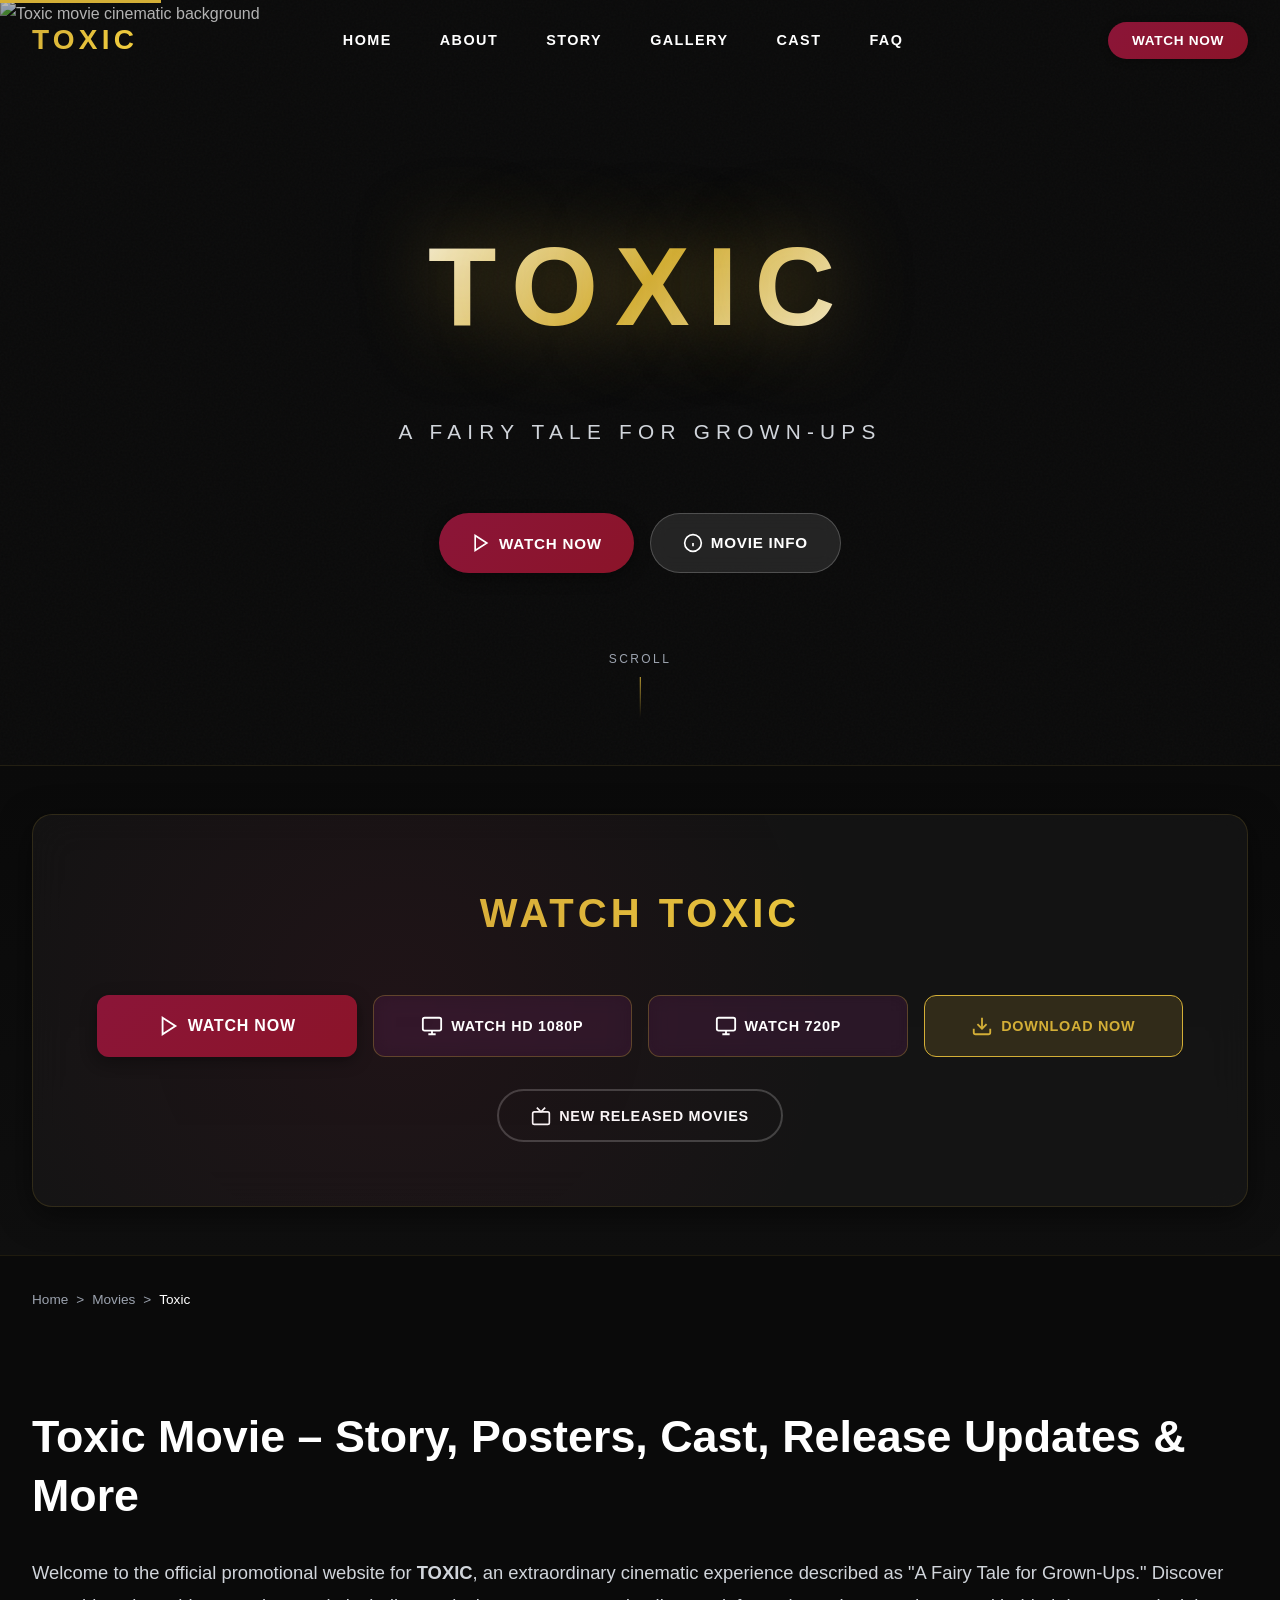
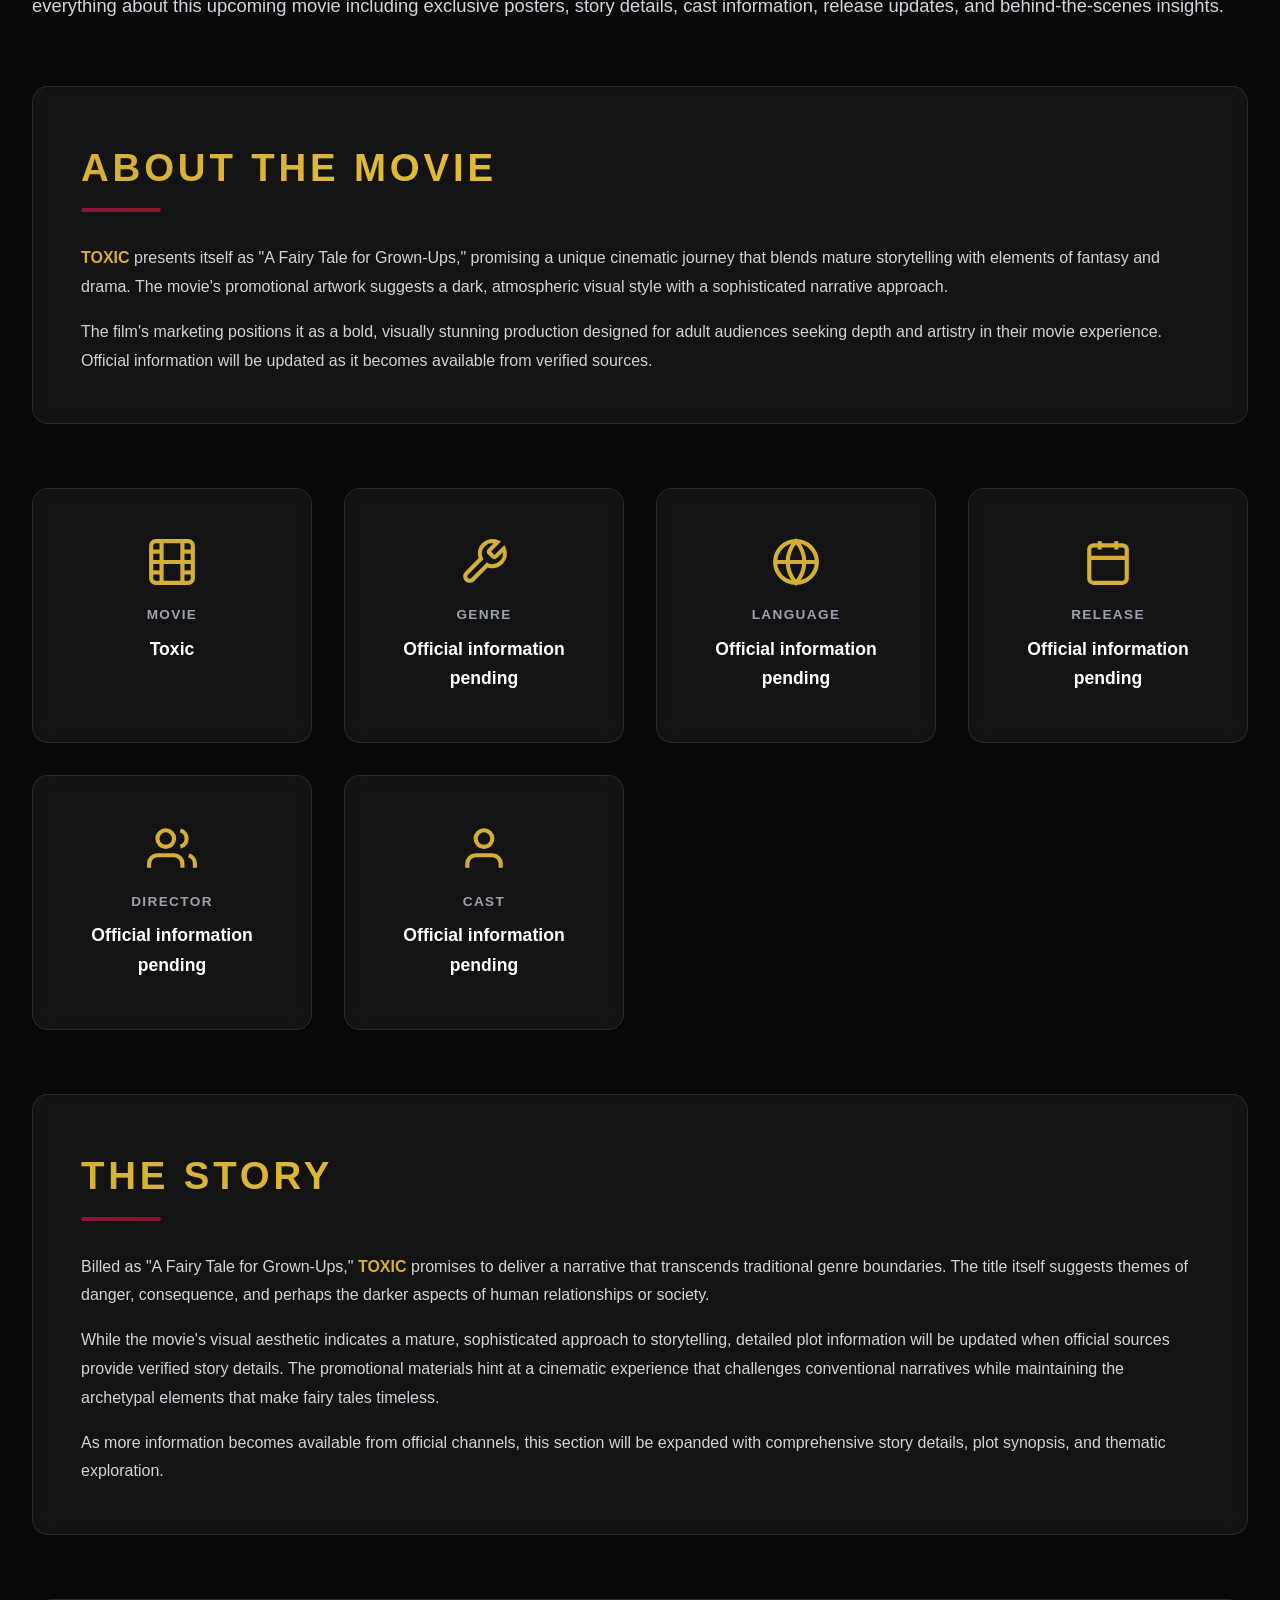
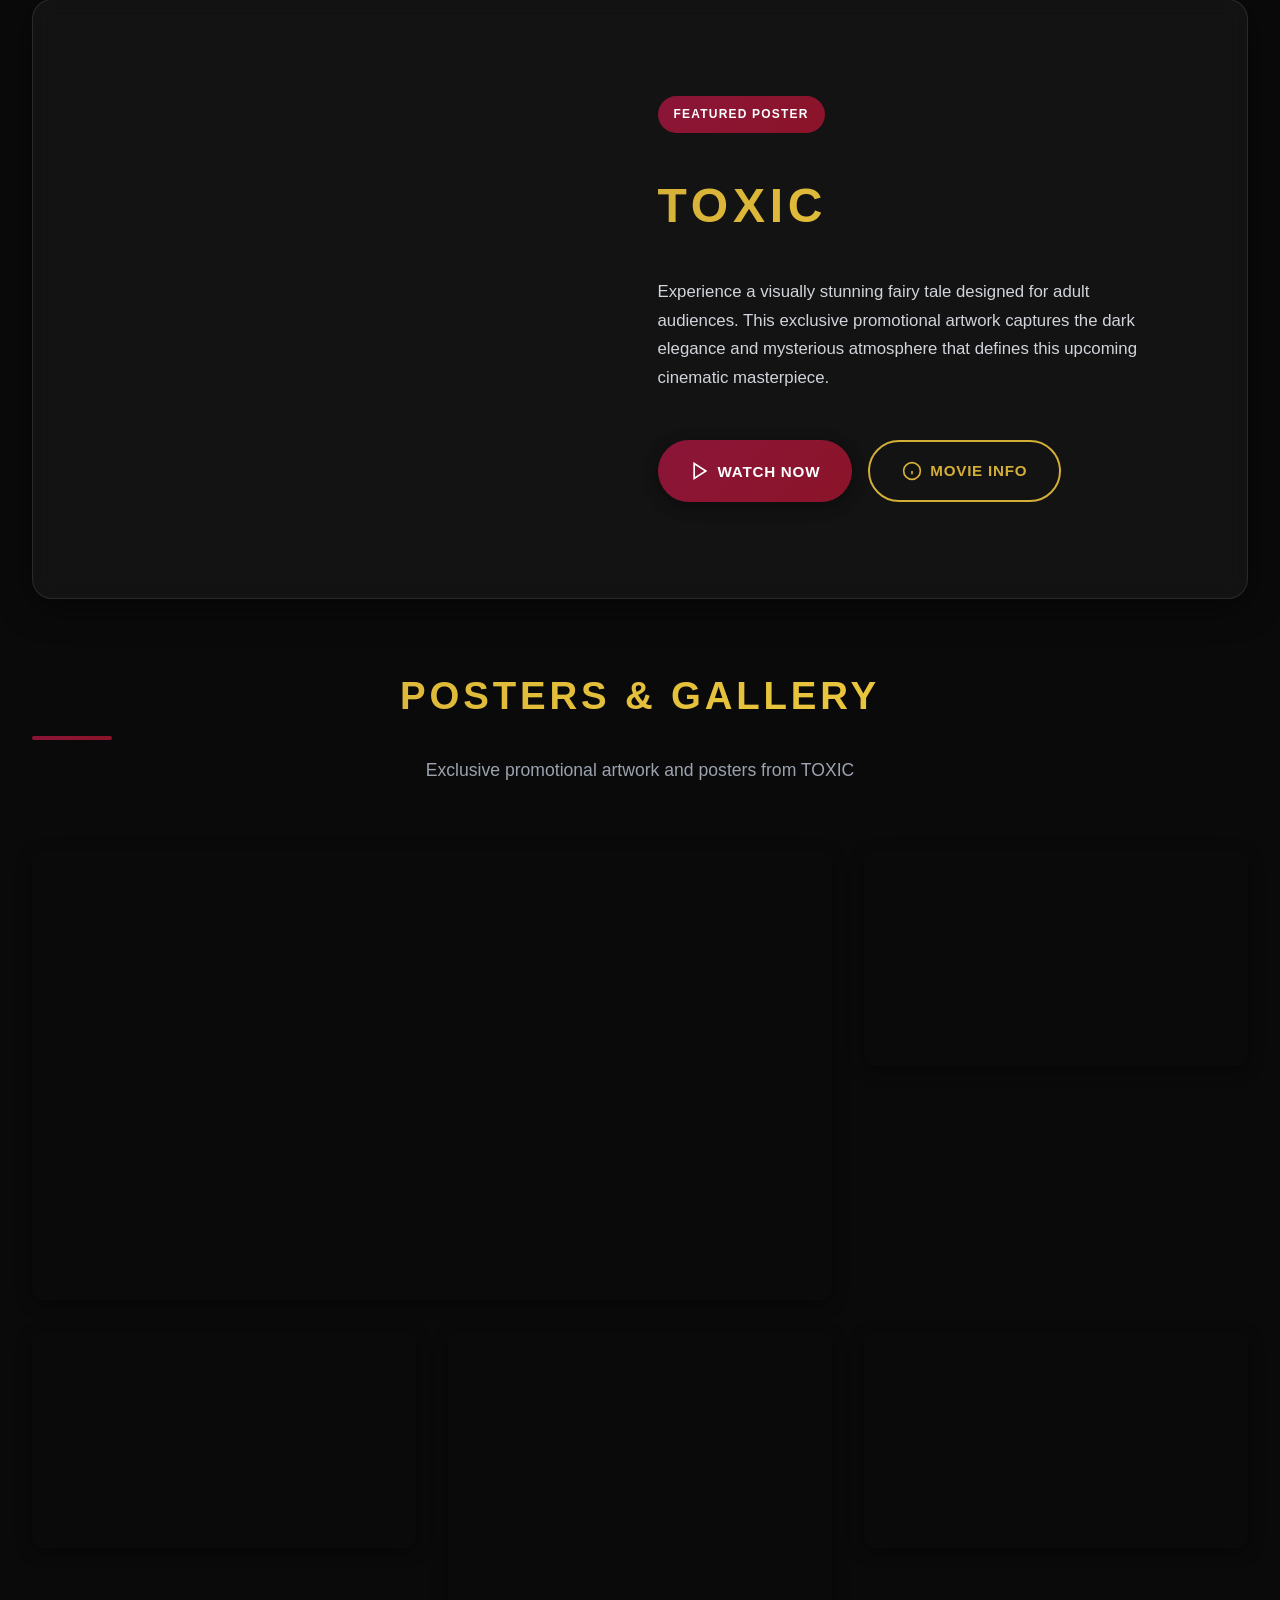
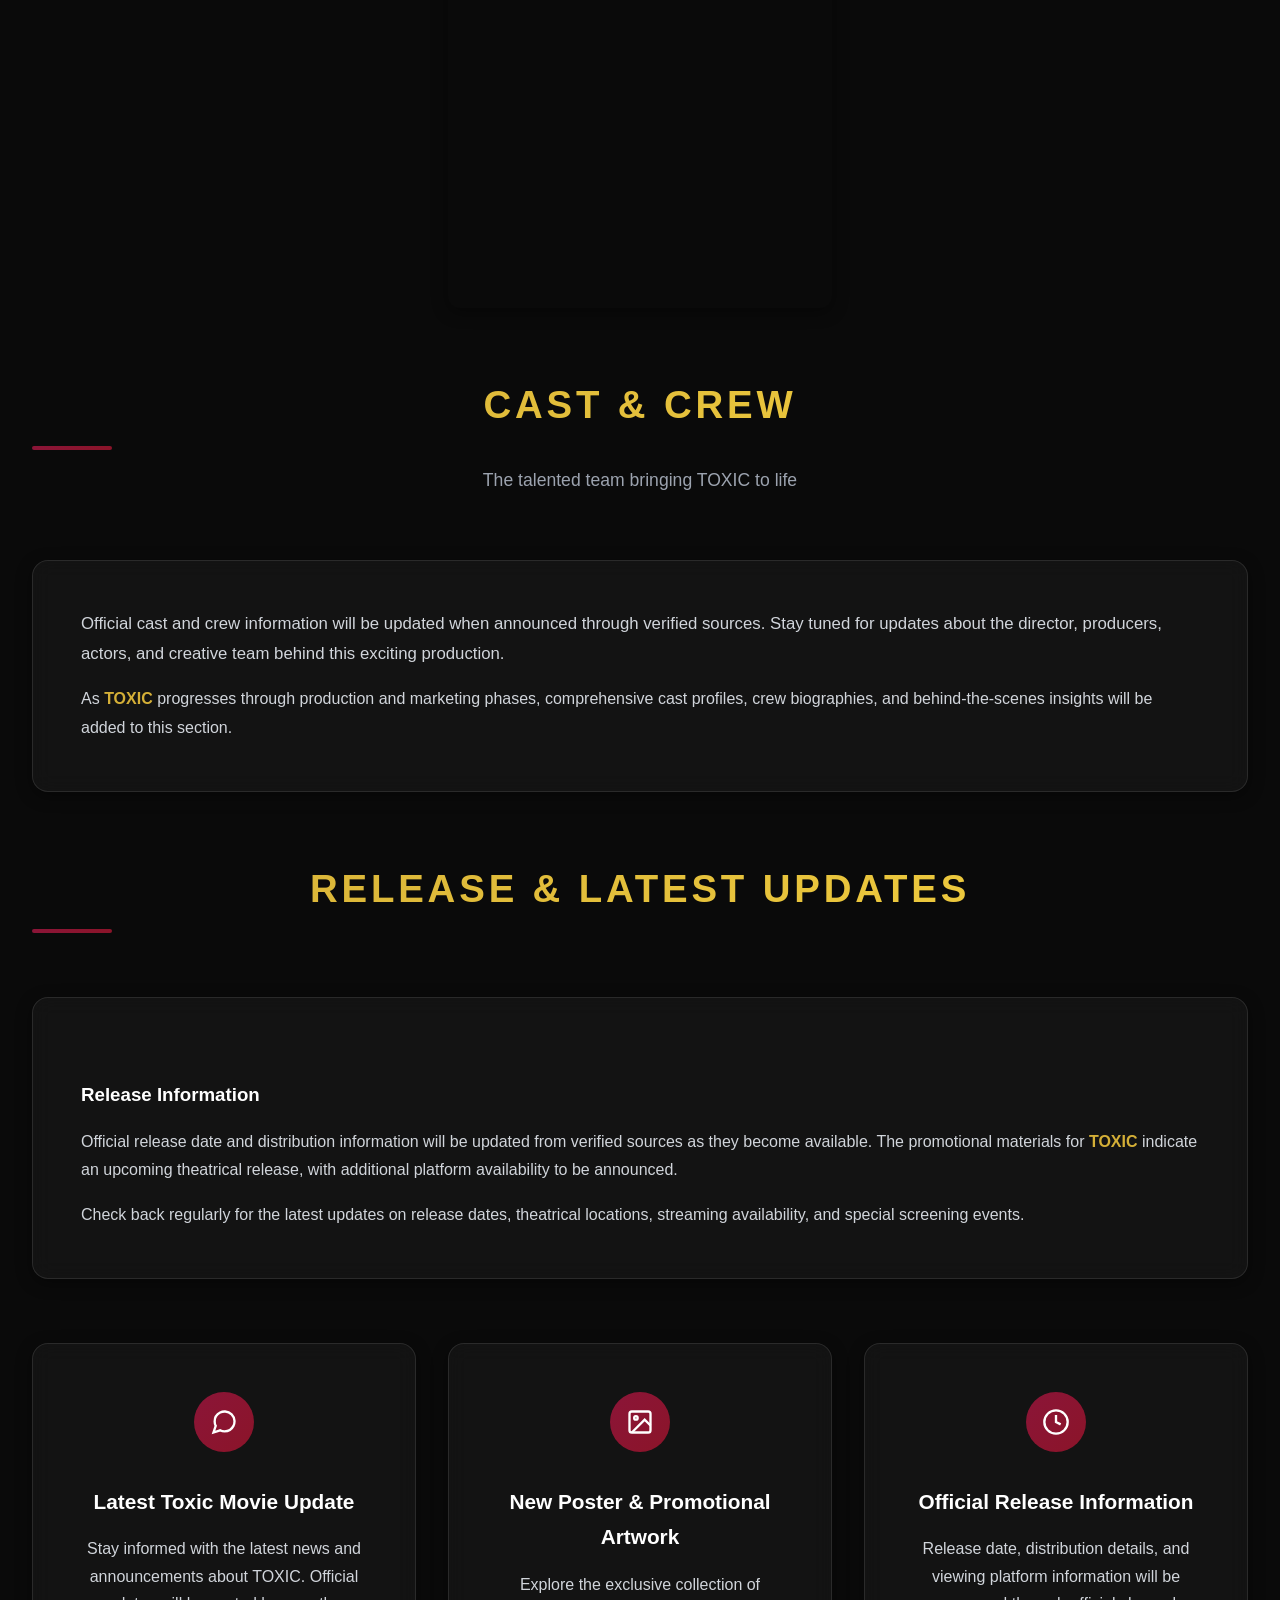
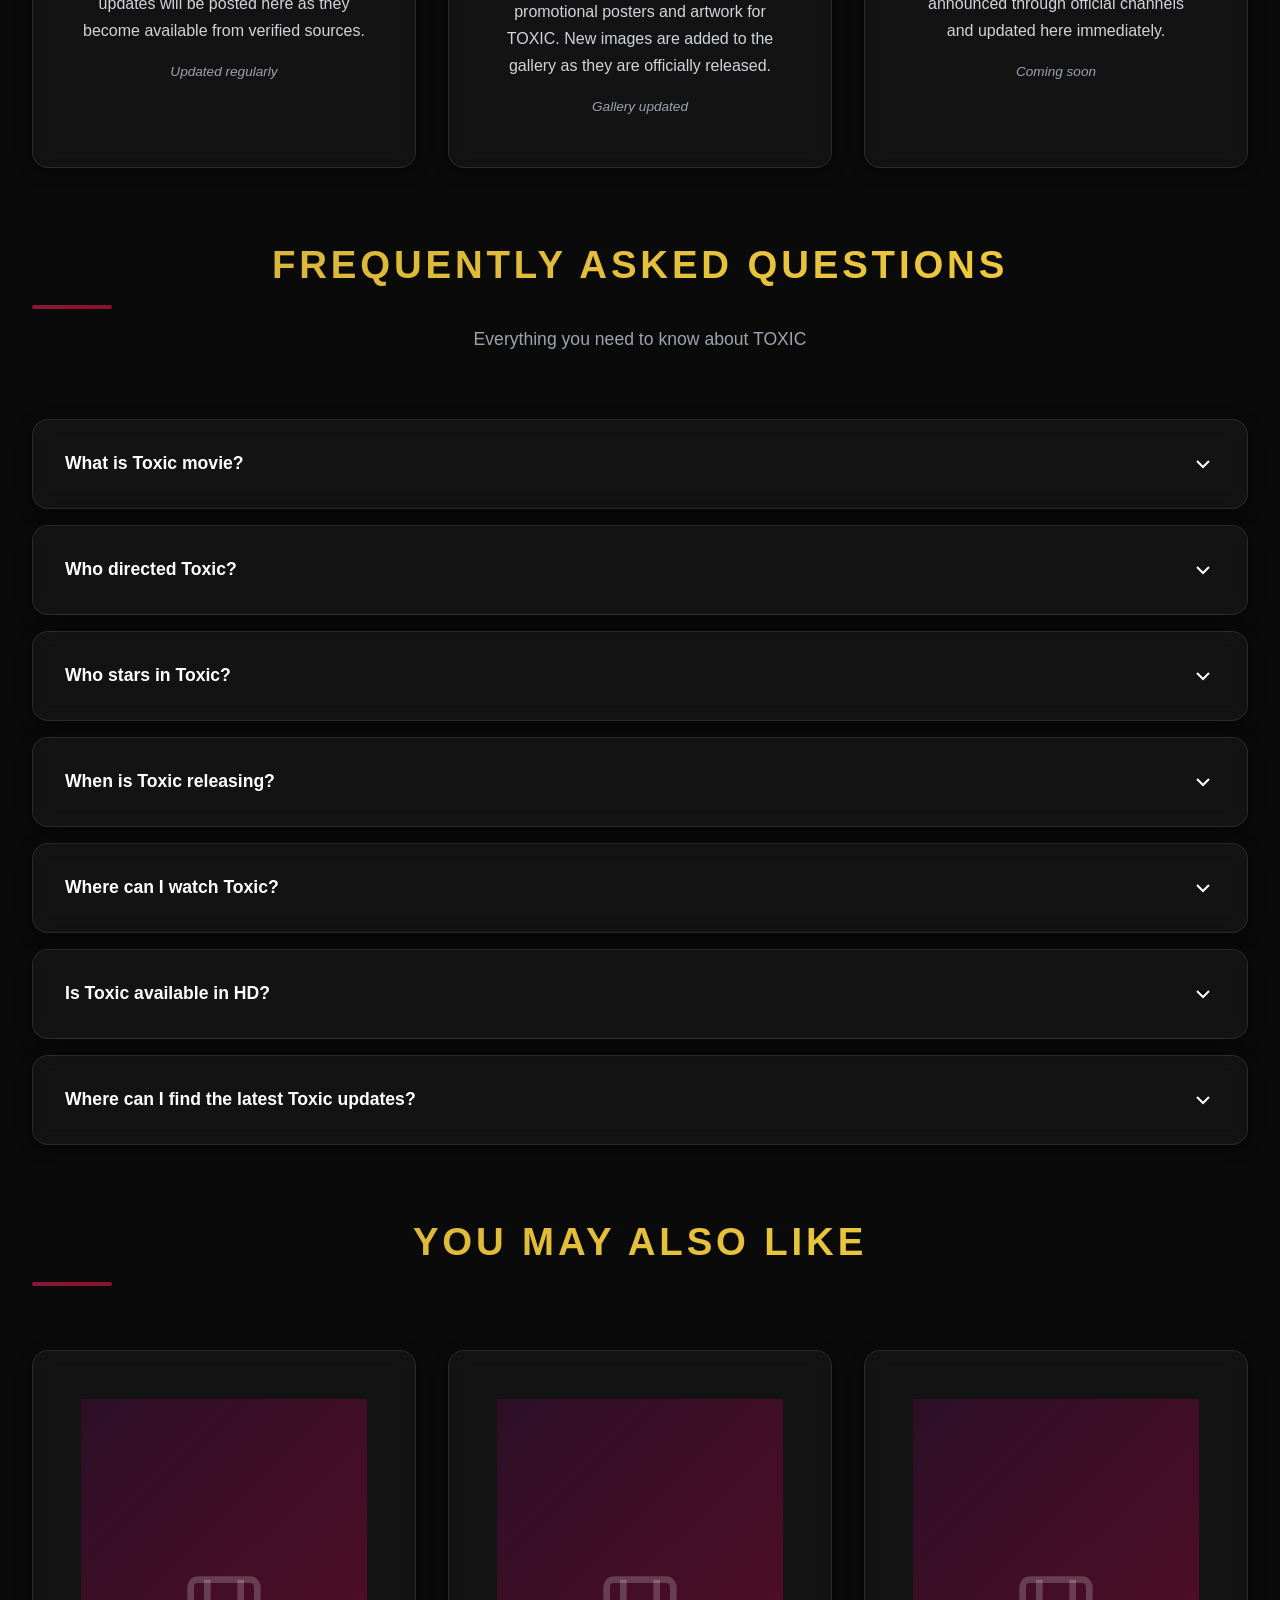
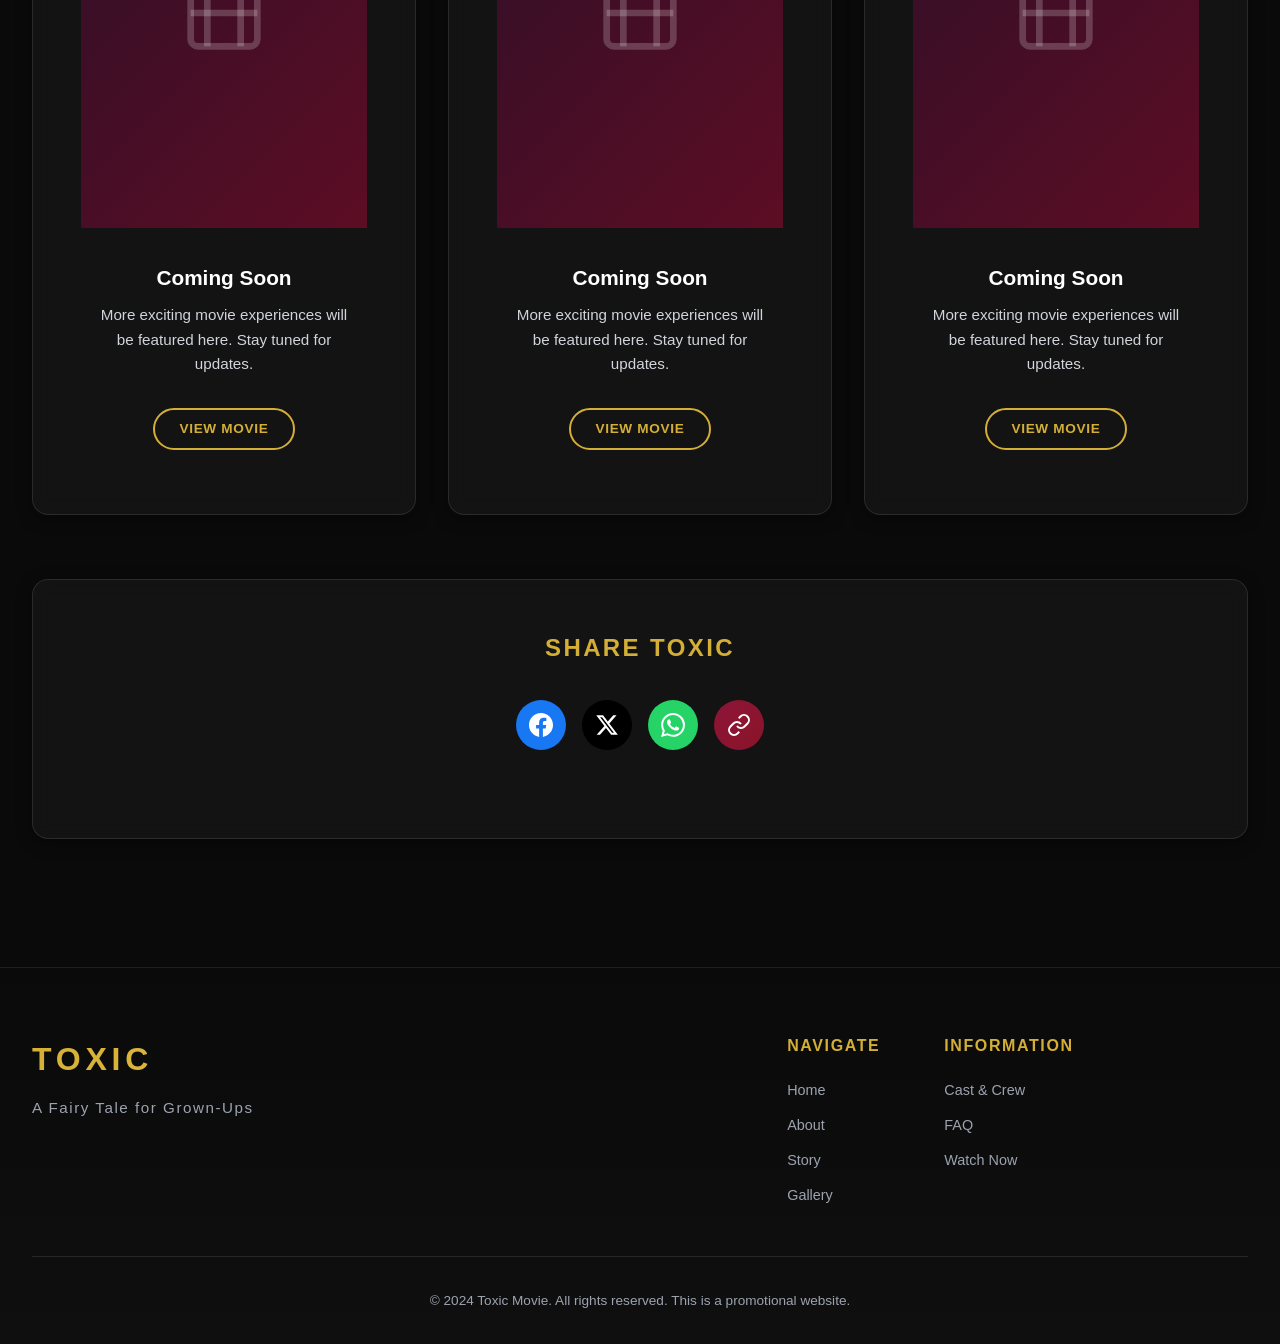
==== index.html @ 888953d7 "Add files via upload" ====
<!DOCTYPE html>
<html lang="en">
<head>
    <meta charset="UTF-8">
    <meta name="viewport" content="width=device-width, initial-scale=1.0">
    <meta name="robots" content="index, follow, max-image-preview:large">
    <meta name="description" content="Discover TOXIC - A Fairy Tale for Grown-Ups. Explore the complete movie story, cast information, exclusive posters, gallery, release updates, and more on the official promotional website.">
    
    <title>Toxic Movie – Story, Cast, Posters, Release Updates & More</title>
    
    <!-- Open Graph -->
    <meta property="og:title" content="Toxic Movie – Story, Cast, Posters, Release Updates & More">
    <meta property="og:description" content="Discover TOXIC - A Fairy Tale for Grown-Ups. Explore the complete movie story, cast information, exclusive posters, gallery, release updates, and more.">
    <meta property="og:image" content="https://USERNAME.github.io/REPOSITORY/assets/toxic-hero.jpg">
    <meta property="og:url" content="https://USERNAME.github.io/REPOSITORY/">
    <meta property="og:type" content="website">
    <meta property="og:site_name" content="Toxic Movie">
    
    <!-- Twitter Card -->
    <meta name="twitter:card" content="summary_large_image">
    <meta name="twitter:title" content="Toxic Movie – Story, Cast, Posters, Release Updates & More">
    <meta name="twitter:description" content="Discover TOXIC - A Fairy Tale for Grown-Ups. Explore the complete movie story, cast information, exclusive posters, gallery, release updates, and more.">
    <meta name="twitter:image" content="https://USERNAME.github.io/REPOSITORY/assets/toxic-hero.jpg">
    
    <!-- Canonical -->
    <link rel="canonical" href="https://USERNAME.github.io/REPOSITORY/">
    
    <!-- Favicon -->
    <link rel="icon" href="data:image/svg+xml,<svg xmlns='http://www.w3.org/2000/svg' viewBox='0 0 100 100'><text y='.9em' font-size='90'>🎬</text></svg>">
    
    <!-- Stylesheet -->
    <link rel="stylesheet" href="style.css">
    
    <!-- Preload Critical Resources -->
    <link rel="preload" as="image" href="https://image.tmdb.org/t/p/original/gldXlcAUrTneLYNxeus94VhNBHs.jpg">
    
    <!-- JSON-LD Structured Data -->
    <script type="application/ld+json">
    {
        "@context": "https://schema.org",
        "@graph": [
            {
                "@type": "WebSite",
                "name": "Toxic Movie",
                "url": "https://USERNAME.github.io/REPOSITORY/",
                "description": "Official promotional website for TOXIC - A Fairy Tale for Grown-Ups",
                "potentialAction": {
                    "@type": "SearchAction",
                    "target": "https://USERNAME.github.io/REPOSITORY/?s={search_term_string}",
                    "query-input": "required name=search_term_string"
                }
            },
            {
                "@type": "Article",
                "headline": "Toxic Movie – Story, Cast, Posters, Release Updates & More",
                "description": "Discover TOXIC - A Fairy Tale for Grown-Ups. Explore the complete movie story, cast information, exclusive posters, gallery, release updates, and more.",
                "image": "https://USERNAME.github.io/REPOSITORY/assets/toxic-hero.jpg",
                "author": {
                    "@type": "Organization",
                    "name": "Toxic Movie"
                },
                "publisher": {
                    "@type": "Organization",
                    "name": "Toxic Movie"
                },
                "mainEntityOfPage": {
                    "@type": "WebPage",
                    "@id": "https://USERNAME.github.io/REPOSITORY/"
                }
            },
            {
                "@type": "BreadcrumbList",
                "itemListElement": [
                    {
                        "@type": "ListItem",
                        "position": 1,
                        "name": "Home",
                        "item": "https://USERNAME.github.io/REPOSITORY/"
                    },
                    {
                        "@type": "ListItem",
                        "position": 2,
                        "name": "Movies",
                        "item": "https://USERNAME.github.io/REPOSITORY/#movies"
                    },
                    {
                        "@type": "ListItem",
                        "position": 3,
                        "name": "Toxic",
                        "item": "https://USERNAME.github.io/REPOSITORY/"
                    }
                ]
            }
        ]
    }
    </script>
</head>
<body>
    
    <!-- Scroll Progress Bar -->
    <div class="scroll-progress" id="scrollProgress"></div>
    
    <!-- Header Navigation -->
    <header class="header" id="header">
        <nav class="nav-container">
            <div class="logo">
                <a href="#home">TOXIC</a>
            </div>
            
            <button class="menu-toggle" id="menuToggle" aria-label="Toggle menu">
                <span></span>
                <span></span>
                <span></span>
            </button>
            
            <ul class="nav-menu" id="navMenu">
                <li><a href="#home" class="nav-link">HOME</a></li>
                <li><a href="#about" class="nav-link">ABOUT</a></li>
                <li><a href="#story" class="nav-link">STORY</a></li>
                <li><a href="#gallery" class="nav-link">GALLERY</a></li>
                <li><a href="#cast" class="nav-link">CAST</a></li>
                <li><a href="#faq" class="nav-link">FAQ</a></li>
            </ul>
            
            <div class="nav-cta">
                <a href="#watch" class="btn-nav-cta" data-link="watchNow">WATCH NOW</a>
            </div>
        </nav>
    </header>
    
    <!-- Hero Section -->
    <section class="hero" id="home">
        <div class="hero-background">
            <img src="https://image.tmdb.org/t/p/original/gldXlcAUrTneLYNxeus94VhNBHs.jpg" alt="Toxic movie cinematic background" class="hero-image">
            <div class="hero-overlay"></div>
            <div class="hero-grain"></div>
        </div>
        
        <div class="hero-content">
            <div class="hero-text">
                <h1 class="hero-title">
                    <span class="title-main">TOXIC</span>
                </h1>
                <p class="hero-tagline">A FAIRY TALE FOR GROWN-UPS</p>
                
                <div class="hero-buttons">
                    <button class="btn btn-primary" data-link="watchNow">
                        <svg class="btn-icon" viewBox="0 0 24 24" fill="none" stroke="currentColor" stroke-width="2">
                            <polygon points="5 3 19 12 5 21 5 3"></polygon>
                        </svg>
                        WATCH NOW
                    </button>
                    <a href="#about" class="btn btn-secondary">
                        <svg class="btn-icon" viewBox="0 0 24 24" fill="none" stroke="currentColor" stroke-width="2">
                            <circle cx="12" cy="12" r="10"></circle>
                            <line x1="12" y1="16" x2="12" y2="12"></line>
                            <line x1="12" y1="8" x2="12.01" y2="8"></line>
                        </svg>
                        MOVIE INFO
                    </a>
                </div>
            </div>
        </div>
        
        <div class="hero-scroll">
            <span>SCROLL</span>
            <div class="scroll-line"></div>
        </div>
    </section>
    
    <!-- Action Button Section -->
    <section class="action-section" id="watch">
        <div class="container">
            <div class="action-panel">
                <h2 class="action-title">WATCH TOXIC</h2>
                
                <div class="action-buttons">
                    <button class="btn-action btn-action-primary" data-link="watchNow">
                        <svg class="btn-icon" viewBox="0 0 24 24" fill="none" stroke="currentColor" stroke-width="2">
                            <polygon points="5 3 19 12 5 21 5 3"></polygon>
                        </svg>
                        <span>WATCH NOW</span>
                    </button>
                    
                    <button class="btn-action btn-action-quality" data-link="watch1080">
                        <svg class="btn-icon" viewBox="0 0 24 24" fill="none" stroke="currentColor" stroke-width="2">
                            <rect x="2" y="3" width="20" height="14" rx="2" ry="2"></rect>
                            <line x1="8" y1="21" x2="16" y2="21"></line>
                            <line x1="12" y1="17" x2="12" y2="21"></line>
                        </svg>
                        <span>WATCH HD 1080P</span>
                    </button>
                    
                    <button class="btn-action btn-action-quality" data-link="watch720">
                        <svg class="btn-icon" viewBox="0 0 24 24" fill="none" stroke="currentColor" stroke-width="2">
                            <rect x="2" y="3" width="20" height="14" rx="2" ry="2"></rect>
                            <line x1="8" y1="21" x2="16" y2="21"></line>
                            <line x1="12" y1="17" x2="12" y2="21"></line>
                        </svg>
                        <span>WATCH 720P</span>
                    </button>
                    
                    <button class="btn-action btn-action-download" data-link="download">
                        <svg class="btn-icon" viewBox="0 0 24 24" fill="none" stroke="currentColor" stroke-width="2">
                            <path d="M21 15v4a2 2 0 0 1-2 2H5a2 2 0 0 1-2-2v-4"></path>
                            <polyline points="7 10 12 15 17 10"></polyline>
                            <line x1="12" y1="15" x2="12" y2="3"></line>
                        </svg>
                        <span>DOWNLOAD NOW</span>
                    </button>
                </div>
                
                <div class="action-secondary">
                    <button class="btn-action-link" data-link="newReleases">
                        <svg class="btn-icon" viewBox="0 0 24 24" fill="none" stroke="currentColor" stroke-width="2">
                            <rect x="2" y="7" width="20" height="15" rx="2" ry="2"></rect>
                            <polyline points="17 2 12 7 7 2"></polyline>
                        </svg>
                        <span>NEW RELEASED MOVIES</span>
                    </button>
                </div>
            </div>
        </div>
    </section>
    
    <!-- Breadcrumb -->
    <div class="container">
        <nav class="breadcrumb" aria-label="Breadcrumb">
            <a href="#home">Home</a>
            <span class="breadcrumb-separator">></span>
            <a href="#movies">Movies</a>
            <span class="breadcrumb-separator">></span>
            <span class="breadcrumb-current">Toxic</span>
        </nav>
    </div>
    
    <!-- Main Content -->
    <main class="main-content">
        <div class="container">
            
            <!-- Article Introduction -->
            <article class="article-intro reveal">
                <h1 class="article-title">Toxic Movie – Story, Posters, Cast, Release Updates & More</h1>
                <p class="article-lead">Welcome to the official promotional website for <strong>TOXIC</strong>, an extraordinary cinematic experience described as "A Fairy Tale for Grown-Ups." Discover everything about this upcoming movie including exclusive posters, story details, cast information, release updates, and behind-the-scenes insights.</p>
            </article>
            
            <!-- About Section -->
            <section class="about-section reveal" id="about">
                <div class="glass-card">
                    <div class="card-header">
                        <h2 class="section-title">ABOUT THE MOVIE</h2>
                        <div class="title-decoration"></div>
                    </div>
                    
                    <div class="card-content">
                        <p><strong>TOXIC</strong> presents itself as "A Fairy Tale for Grown-Ups," promising a unique cinematic journey that blends mature storytelling with elements of fantasy and drama. The movie's promotional artwork suggests a dark, atmospheric visual style with a sophisticated narrative approach.</p>
                        
                        <p>The film's marketing positions it as a bold, visually stunning production designed for adult audiences seeking depth and artistry in their movie experience. Official information will be updated as it becomes available from verified sources.</p>
                    </div>
                </div>
            </section>
            
            <!-- Movie Information Grid -->
            <section class="movie-info-grid reveal">
                <div class="info-card glass-card">
                    <div class="info-icon">
                        <svg viewBox="0 0 24 24" fill="none" stroke="currentColor" stroke-width="2">
                            <rect x="2" y="2" width="20" height="20" rx="2.18" ry="2.18"></rect>
                            <line x1="7" y1="2" x2="7" y2="22"></line>
                            <line x1="17" y1="2" x2="17" y2="22"></line>
                            <line x1="2" y1="12" x2="22" y2="12"></line>
                            <line x1="2" y1="7" x2="7" y2="7"></line>
                            <line x1="2" y1="17" x2="7" y2="17"></line>
                            <line x1="17" y1="17" x2="22" y2="17"></line>
                            <line x1="17" y1="7" x2="22" y2="7"></line>
                        </svg>
                    </div>
                    <h3 class="info-label">Movie</h3>
                    <p class="info-value">Toxic</p>
                </div>
                
                <div class="info-card glass-card">
                    <div class="info-icon">
                        <svg viewBox="0 0 24 24" fill="none" stroke="currentColor" stroke-width="2">
                            <path d="M14.7 6.3a1 1 0 0 0 0 1.4l1.6 1.6a1 1 0 0 0 1.4 0l3.77-3.77a6 6 0 0 1-7.94 7.94l-6.91 6.91a2.12 2.12 0 0 1-3-3l6.91-6.91a6 6 0 0 1 7.94-7.94l-3.76 3.76z"></path>
                        </svg>
                    </div>
                    <h3 class="info-label">Genre</h3>
                    <p class="info-value">Official information pending</p>
                </div>
                
                <div class="info-card glass-card">
                    <div class="info-icon">
                        <svg viewBox="0 0 24 24" fill="none" stroke="currentColor" stroke-width="2">
                            <circle cx="12" cy="12" r="10"></circle>
                            <line x1="2" y1="12" x2="22" y2="12"></line>
                            <path d="M12 2a15.3 15.3 0 0 1 4 10 15.3 15.3 0 0 1-4 10 15.3 15.3 0 0 1-4-10 15.3 15.3 0 0 1 4-10z"></path>
                        </svg>
                    </div>
                    <h3 class="info-label">Language</h3>
                    <p class="info-value">Official information pending</p>
                </div>
                
                <div class="info-card glass-card">
                    <div class="info-icon">
                        <svg viewBox="0 0 24 24" fill="none" stroke="currentColor" stroke-width="2">
                            <rect x="3" y="4" width="18" height="18" rx="2" ry="2"></rect>
                            <line x1="16" y1="2" x2="16" y2="6"></line>
                            <line x1="8" y1="2" x2="8" y2="6"></line>
                            <line x1="3" y1="10" x2="21" y2="10"></line>
                        </svg>
                    </div>
                    <h3 class="info-label">Release</h3>
                    <p class="info-value">Official information pending</p>
                </div>
                
                <div class="info-card glass-card">
                    <div class="info-icon">
                        <svg viewBox="0 0 24 24" fill="none" stroke="currentColor" stroke-width="2">
                            <path d="M17 21v-2a4 4 0 0 0-4-4H5a4 4 0 0 0-4 4v2"></path>
                            <circle cx="9" cy="7" r="4"></circle>
                            <path d="M23 21v-2a4 4 0 0 0-3-3.87"></path>
                            <path d="M16 3.13a4 4 0 0 1 0 7.75"></path>
                        </svg>
                    </div>
                    <h3 class="info-label">Director</h3>
                    <p class="info-value">Official information pending</p>
                </div>
                
                <div class="info-card glass-card">
                    <div class="info-icon">
                        <svg viewBox="0 0 24 24" fill="none" stroke="currentColor" stroke-width="2">
                            <path d="M20 21v-2a4 4 0 0 0-4-4H8a4 4 0 0 0-4 4v2"></path>
                            <circle cx="12" cy="7" r="4"></circle>
                        </svg>
                    </div>
                    <h3 class="info-label">Cast</h3>
                    <p class="info-value">Official information pending</p>
                </div>
            </section>
            
            <!-- Story Section -->
            <section class="story-section reveal" id="story">
                <div class="glass-card">
                    <div class="card-header">
                        <h2 class="section-title">THE STORY</h2>
                        <div class="title-decoration"></div>
                    </div>
                    
                    <div class="card-content">
                        <p>Billed as "A Fairy Tale for Grown-Ups," <strong>TOXIC</strong> promises to deliver a narrative that transcends traditional genre boundaries. The title itself suggests themes of danger, consequence, and perhaps the darker aspects of human relationships or society.</p>
                        
                        <p>While the movie's visual aesthetic indicates a mature, sophisticated approach to storytelling, detailed plot information will be updated when official sources provide verified story details. The promotional materials hint at a cinematic experience that challenges conventional narratives while maintaining the archetypal elements that make fairy tales timeless.</p>
                        
                        <p>As more information becomes available from official channels, this section will be expanded with comprehensive story details, plot synopsis, and thematic exploration.</p>
                    </div>
                </div>
            </section>
            
            <!-- Featured Poster Section -->
            <section class="featured-poster reveal">
                <div class="poster-container">
                    <div class="poster-image">
                        <img src="https://image.tmdb.org/t/p/original/rbredqy4Ha2BPLvIWWRNveAWvtp.jpg" alt="Toxic movie vertical poster" loading="lazy">
                        <div class="poster-overlay"></div>
                    </div>
                    
                    <div class="poster-content">
                        <div class="poster-badge">FEATURED POSTER</div>
                        <h2 class="poster-title">TOXIC</h2>
                        <p class="poster-description">Experience a visually stunning fairy tale designed for adult audiences. This exclusive promotional artwork captures the dark elegance and mysterious atmosphere that defines this upcoming cinematic masterpiece.</p>
                        
                        <div class="poster-buttons">
                            <button class="btn btn-primary" data-link="watchNow">
                                <svg class="btn-icon" viewBox="0 0 24 24" fill="none" stroke="currentColor" stroke-width="2">
                                    <polygon points="5 3 19 12 5 21 5 3"></polygon>
                                </svg>
                                WATCH NOW
                            </button>
                            <a href="#about" class="btn btn-outline">
                                <svg class="btn-icon" viewBox="0 0 24 24" fill="none" stroke="currentColor" stroke-width="2">
                                    <circle cx="12" cy="12" r="10"></circle>
                                    <line x1="12" y1="16" x2="12" y2="12"></line>
                                    <line x1="12" y1="8" x2="12.01" y2="8"></line>
                                </svg>
                                MOVIE INFO
                            </a>
                        </div>
                    </div>
                </div>
            </section>
            
            <!-- Gallery Section -->
            <section class="gallery-section reveal" id="gallery">
                <div class="section-header">
                    <h2 class="section-title">POSTERS & GALLERY</h2>
                    <div class="title-decoration"></div>
                    <p class="section-subtitle">Exclusive promotional artwork and posters from TOXIC</p>
                </div>
                
                <div class="gallery-grid">
                    <div class="gallery-item gallery-item-large" data-index="0">
                        <img src="https://image.tmdb.org/t/p/original/gldXlcAUrTneLYNxeus94VhNBHs.jpg" alt="Toxic movie cinematic promotional image" loading="lazy">
                        <div class="gallery-overlay">
                            <button class="gallery-view" aria-label="View image">
                                <svg viewBox="0 0 24 24" fill="none" stroke="currentColor" stroke-width="2">
                                    <path d="M1 12s4-8 11-8 11 8 11 8-4 8-11 8-11-8-11-8z"></path>
                                    <circle cx="12" cy="12" r="3"></circle>
                                </svg>
                            </button>
                            <p class="gallery-caption">Cinematic Promotional Image</p>
                        </div>
                    </div>
                    
                    <div class="gallery-item" data-index="1">
                        <img src="https://image.tmdb.org/t/p/original/18ppEbuTLceBS81OPvASHa0uZdz.jpg" alt="Toxic movie promotional poster" loading="lazy">
                        <div class="gallery-overlay">
                            <button class="gallery-view" aria-label="View image">
                                <svg viewBox="0 0 24 24" fill="none" stroke="currentColor" stroke-width="2">
                                    <path d="M1 12s4-8 11-8 11 8 11 8-4 8-11 8-11-8-11-8z"></path>
                                    <circle cx="12" cy="12" r="3"></circle>
                                </svg>
                            </button>
                            <p class="gallery-caption">Promotional Poster</p>
                        </div>
                    </div>
                    
                    <div class="gallery-item" data-index="2">
                        <img src="https://image.tmdb.org/t/p/original/rbredqy4Ha2BPLvIWWRNveAWvtp.jpg" alt="Toxic movie poster" loading="lazy">
                        <div class="gallery-overlay">
                            <button class="gallery-view" aria-label="View image">
                                <svg viewBox="0 0 24 24" fill="none" stroke="currentColor" stroke-width="2">
                                    <path d="M1 12s4-8 11-8 11 8 11 8-4 8-11 8-11-8-11-8z"></path>
                                    <circle cx="12" cy="12" r="3"></circle>
                                </svg>
                            </button>
                            <p class="gallery-caption">Official Poster</p>
                        </div>
                    </div>
                    
                    <div class="gallery-item gallery-item-tall" data-index="3">
                        <img src="https://image.tmdb.org/t/p/original/4lYJXDBMfF79qZj9JCdUPj03OZ0.jpg" alt="Toxic dark cinematic poster" loading="lazy">
                        <div class="gallery-overlay">
                            <button class="gallery-view" aria-label="View image">
                                <svg viewBox="0 0 24 24" fill="none" stroke="currentColor" stroke-width="2">
                                    <path d="M1 12s4-8 11-8 11 8 11 8-4 8-11 8-11-8-11-8z"></path>
                                    <circle cx="12" cy="12" r="3"></circle>
                                </svg>
                            </button>
                            <p class="gallery-caption">Dark Cinematic Poster</p>
                        </div>
                    </div>
                    
                    <div class="gallery-item" data-index="4">
                        <img src="https://image.tmdb.org/t/p/original/oKsnKOU3P0HyUWLS7xJfNmPzDUD.jpg" alt="Toxic additional promotional poster" loading="lazy">
                        <div class="gallery-overlay">
                            <button class="gallery-view" aria-label="View image">
                                <svg viewBox="0 0 24 24" fill="none" stroke="currentColor" stroke-width="2">
                                    <path d="M1 12s4-8 11-8 11 8 11 8-4 8-11 8-11-8-11-8z"></path>
                                    <circle cx="12" cy="12" r="3"></circle>
                                </svg>
                            </button>
                            <p class="gallery-caption">Additional Promotional Poster</p>
                        </div>
                    </div>
                </div>
            </section>
            
            <!-- Cast & Crew Section -->
            <section class="cast-section reveal" id="cast">
                <div class="section-header">
                    <h2 class="section-title">CAST & CREW</h2>
                    <div class="title-decoration"></div>
                    <p class="section-subtitle">The talented team bringing TOXIC to life</p>
                </div>
                
                <div class="glass-card">
                    <div class="card-content">
                        <p class="cast-notice">Official cast and crew information will be updated when announced through verified sources. Stay tuned for updates about the director, producers, actors, and creative team behind this exciting production.</p>
                        
                        <p>As <strong>TOXIC</strong> progresses through production and marketing phases, comprehensive cast profiles, crew biographies, and behind-the-scenes insights will be added to this section.</p>
                    </div>
                </div>
            </section>
            
            <!-- Release & Updates Section -->
            <section class="release-section reveal">
                <div class="section-header">
                    <h2 class="section-title">RELEASE & LATEST UPDATES</h2>
                    <div class="title-decoration"></div>
                </div>
                
                <div class="glass-card">
                    <div class="card-content">
                        <h3>Release Information</h3>
                        <p>Official release date and distribution information will be updated from verified sources as they become available. The promotional materials for <strong>TOXIC</strong> indicate an upcoming theatrical release, with additional platform availability to be announced.</p>
                        
                        <p>Check back regularly for the latest updates on release dates, theatrical locations, streaming availability, and special screening events.</p>
                    </div>
                </div>
            </section>
            
            <!-- Latest Updates Cards -->
            <section class="updates-section reveal">
                <div class="updates-grid">
                    <article class="update-card glass-card">
                        <div class="update-icon">
                            <svg viewBox="0 0 24 24" fill="none" stroke="currentColor" stroke-width="2">
                                <path d="M21 11.5a8.38 8.38 0 0 1-.9 3.8 8.5 8.5 0 0 1-7.6 4.7 8.38 8.38 0 0 1-3.8-.9L3 21l1.9-5.7a8.38 8.38 0 0 1-.9-3.8 8.5 8.5 0 0 1 4.7-7.6 8.38 8.38 0 0 1 3.8-.9h.5a8.48 8.48 0 0 1 8 8v.5z"></path>
                            </svg>
                        </div>
                        <h3 class="update-title">Latest Toxic Movie Update</h3>
                        <p class="update-description">Stay informed with the latest news and announcements about TOXIC. Official updates will be posted here as they become available from verified sources.</p>
                        <time class="update-date">Updated regularly</time>
                    </article>
                    
                    <article class="update-card glass-card">
                        <div class="update-icon">
                            <svg viewBox="0 0 24 24" fill="none" stroke="currentColor" stroke-width="2">
                                <rect x="3" y="3" width="18" height="18" rx="2" ry="2"></rect>
                                <circle cx="8.5" cy="8.5" r="1.5"></circle>
                                <polyline points="21 15 16 10 5 21"></polyline>
                            </svg>
                        </div>
                        <h3 class="update-title">New Poster & Promotional Artwork</h3>
                        <p class="update-description">Explore the exclusive collection of promotional posters and artwork for TOXIC. New images are added to the gallery as they are officially released.</p>
                        <time class="update-date">Gallery updated</time>
                    </article>
                    
                    <article class="update-card glass-card">
                        <div class="update-icon">
                            <svg viewBox="0 0 24 24" fill="none" stroke="currentColor" stroke-width="2">
                                <circle cx="12" cy="12" r="10"></circle>
                                <polyline points="12 6 12 12 16 14"></polyline>
                            </svg>
                        </div>
                        <h3 class="update-title">Official Release Information</h3>
                        <p class="update-description">Release date, distribution details, and viewing platform information will be announced through official channels and updated here immediately.</p>
                        <time class="update-date">Coming soon</time>
                    </article>
                </div>
            </section>
            
            <!-- FAQ Section -->
            <section class="faq-section reveal" id="faq">
                <div class="section-header">
                    <h2 class="section-title">FREQUENTLY ASKED QUESTIONS</h2>
                    <div class="title-decoration"></div>
                    <p class="section-subtitle">Everything you need to know about TOXIC</p>
                </div>
                
                <div class="faq-container">
                    <div class="faq-item glass-card">
                        <button class="faq-question">
                            <span>What is Toxic movie?</span>
                            <svg class="faq-icon" viewBox="0 0 24 24" fill="none" stroke="currentColor" stroke-width="2">
                                <polyline points="6 9 12 15 18 9"></polyline>
                            </svg>
                        </button>
                        <div class="faq-answer">
                            <p><strong>TOXIC</strong> is an upcoming movie described as "A Fairy Tale for Grown-Ups." The film promises a unique cinematic experience that blends mature storytelling with sophisticated visual artistry, designed specifically for adult audiences seeking depth and innovation in their movie experience.</p>
                        </div>
                    </div>
                    
                    <div class="faq-item glass-card">
                        <button class="faq-question">
                            <span>Who directed Toxic?</span>
                            <svg class="faq-icon" viewBox="0 0 24 24" fill="none" stroke="currentColor" stroke-width="2">
                                <polyline points="6 9 12 15 18 9"></polyline>
                            </svg>
                        </button>
                        <div class="faq-answer">
                            <p>Official director information will be updated when announced through verified sources. Check back regularly for updates about the creative team behind TOXIC.</p>
                        </div>
                    </div>
                    
                    <div class="faq-item glass-card">
                        <button class="faq-question">
                            <span>Who stars in Toxic?</span>
                            <svg class="faq-icon" viewBox="0 0 24 24" fill="none" stroke="currentColor" stroke-width="2">
                                <polyline points="6 9 12 15 18 9"></polyline>
                            </svg>
                        </button>
                        <div class="faq-answer">
                            <p>Cast information will be updated when officially announced. Visit the Cast & Crew section regularly for the latest updates about the actors and performers in TOXIC.</p>
                        </div>
                    </div>
                    
                    <div class="faq-item glass-card">
                        <button class="faq-question">
                            <span>When is Toxic releasing?</span>
                            <svg class="faq-icon" viewBox="0 0 24 24" fill="none" stroke="currentColor" stroke-width="2">
                                <polyline points="6 9 12 15 18 9"></polyline>
                            </svg>
                        </button>
                        <div class="faq-answer">
                            <p>Release information will be updated from official sources as it becomes available. Stay tuned to this website for the latest updates on theatrical release dates, streaming platform availability, and special screening events.</p>
                        </div>
                    </div>
                    
                    <div class="faq-item glass-card">
                        <button class="faq-question">
                            <span>Where can I watch Toxic?</span>
                            <svg class="faq-icon" viewBox="0 0 24 24" fill="none" stroke="currentColor" stroke-width="2">
                                <polyline points="6 9 12 15 18 9"></polyline>
                            </svg>
                        </button>
                        <div class="faq-answer">
                            <p>Viewing platform and distribution information will be announced through official channels. Use the "WATCH NOW" buttons on this page when viewing options become available. Check back regularly for updates.</p>
                        </div>
                    </div>
                    
                    <div class="faq-item glass-card">
                        <button class="faq-question">
                            <span>Is Toxic available in HD?</span>
                            <svg class="faq-icon" viewBox="0 0 24 fill="none" stroke="currentColor" stroke-width="2">
                                <polyline points="6 9 12 15 18 9"></polyline>
                            </svg>
                        </button>
                        <div class="faq-answer">
                            <p>Quality and format information will be confirmed when the movie becomes available for viewing. Based on the professional production values evident in the promotional materials, high-definition viewing options are anticipated.</p>
                        </div>
                    </div>
                    
                    <div class="faq-item glass-card">
                        <button class="faq-question">
                            <span>Where can I find the latest Toxic updates?</span>
                            <svg class="faq-icon" viewBox="0 0 24 24" fill="none" stroke="currentColor" stroke-width="2">
                                <polyline points="6 9 12 15 18 9"></polyline>
                            </svg>
                        </button>
                        <div class="faq-answer">
                            <p>This official promotional website is regularly updated with the latest information about TOXIC. Bookmark this page and check the "Release & Latest Updates" section for news, announcements, and new promotional materials.</p>
                        </div>
                    </div>
                </div>
            </section>
            
            <!-- Related Movies Section -->
            <section class="related-section reveal">
                <div class="section-header">
                    <h2 class="section-title">YOU MAY ALSO LIKE</h2>
                    <div class="title-decoration"></div>
                </div>
                
                <div class="related-grid">
                    <article class="related-card glass-card">
                        <div class="related-poster">
                            <div class="related-poster-placeholder">
                                <svg viewBox="0 0 24 24" fill="none" stroke="currentColor" stroke-width="2">
                                    <rect x="2" y="2" width="20" height="20" rx="2.18" ry="2.18"></rect>
                                    <line x1="7" y1="2" x2="7" y2="22"></line>
                                    <line x1="17" y1="2" x2="17" y2="22"></line>
                                    <line x1="2" y1="12" x2="22" y2="12"></line>
                                </svg>
                            </div>
                        </div>
                        <div class="related-content">
                            <h3 class="related-title">Coming Soon</h3>
                            <p class="related-description">More exciting movie experiences will be featured here. Stay tuned for updates.</p>
                            <button class="btn-related">VIEW MOVIE</button>
                        </div>
                    </article>
                    
                    <article class="related-card glass-card">
                        <div class="related-poster">
                            <div class="related-poster-placeholder">
                                <svg viewBox="0 0 24 24" fill="none" stroke="currentColor" stroke-width="2">
                                    <rect x="2" y="2" width="20" height="20" rx="2.18" ry="2.18"></rect>
                                    <line x1="7" y1="2" x2="7" y2="22"></line>
                                    <line x1="17" y1="2" x2="17" y2="22"></line>
                                    <line x1="2" y1="12" x2="22" y2="12"></line>
                                </svg>
                            </div>
                        </div>
                        <div class="related-content">
                            <h3 class="related-title">Coming Soon</h3>
                            <p class="related-description">More exciting movie experiences will be featured here. Stay tuned for updates.</p>
                            <button class="btn-related">VIEW MOVIE</button>
                        </div>
                    </article>
                    
                    <article class="related-card glass-card">
                        <div class="related-poster">
                            <div class="related-poster-placeholder">
                                <svg viewBox="0 0 24 24" fill="none" stroke="currentColor" stroke-width="2">
                                    <rect x="2" y="2" width="20" height="20" rx="2.18" ry="2.18"></rect>
                                    <line x1="7" y1="2" x2="7" y2="22"></line>
                                    <line x1="17" y1="2" x2="17" y2="22"></line>
                                    <line x1="2" y1="12" x2="22" y2="12"></line>
                                </svg>
                            </div>
                        </div>
                        <div class="related-content">
                            <h3 class="related-title">Coming Soon</h3>
                            <p class="related-description">More exciting movie experiences will be featured here. Stay tuned for updates.</p>
                            <button class="btn-related">VIEW MOVIE</button>
                        </div>
                    </article>
                </div>
            </section>
            
            <!-- Social Share Section -->
            <section class="share-section reveal">
                <div class="glass-card">
                    <h3 class="share-title">SHARE TOXIC</h3>
                    <div class="share-buttons">
                        <button class="share-btn share-facebook" data-share="facebook" aria-label="Share on Facebook">
                            <svg viewBox="0 0 24 24" fill="currentColor">
                                <path d="M24 12.073c0-6.627-5.373-12-12-12s-12 5.373-12 12c0 5.99 4.388 10.954 10.125 11.854v-8.385H7.078v-3.47h3.047V9.43c0-3.007 1.792-4.669 4.533-4.669 1.312 0 2.686.235 2.686.235v2.953H15.83c-1.491 0-1.956.925-1.956 1.874v2.25h3.328l-.532 3.47h-2.796v8.385C19.612 23.027 24 18.062 24 12.073z"/>
                            </svg>
                        </button>
                        
                        <button class="share-btn share-twitter" data-share="twitter" aria-label="Share on X">
                            <svg viewBox="0 0 24 24" fill="currentColor">
                                <path d="M18.244 2.25h3.308l-7.227 8.26 8.502 11.24H16.17l-5.214-6.817L4.99 21.75H1.68l7.73-8.835L1.254 2.25H8.08l4.713 6.231zm-1.161 17.52h1.833L7.084 4.126H5.117z"/>
                            </svg>
                        </button>
                        
                        <button class="share-btn share-whatsapp" data-share="whatsapp" aria-label="Share on WhatsApp">
                            <svg viewBox="0 0 24 24" fill="currentColor">
                                <path d="M17.472 14.382c-.297-.149-1.758-.867-2.03-.967-.273-.099-.471-.148-.67.15-.197.297-.767.966-.94 1.164-.173.199-.347.223-.644.075-.297-.15-1.255-.463-2.39-1.475-.883-.788-1.48-1.761-1.653-2.059-.173-.297-.018-.458.13-.606.134-.133.298-.347.446-.52.149-.174.198-.298.298-.497.099-.198.05-.371-.025-.52-.075-.149-.669-1.612-.916-2.207-.242-.579-.487-.5-.669-.51-.173-.008-.371-.01-.57-.01-.198 0-.52.074-.792.372-.272.297-1.04 1.016-1.04 2.479 0 1.462 1.065 2.875 1.213 3.074.149.198 2.096 3.2 5.077 4.487.709.306 1.262.489 1.694.625.712.227 1.36.195 1.871.118.571-.085 1.758-.719 2.006-1.413.248-.694.248-1.289.173-1.413-.074-.124-.272-.198-.57-.347m-5.421 7.403h-.004a9.87 9.87 0 01-5.031-1.378l-.361-.214-3.741.982.998-3.648-.235-.374a9.86 9.86 0 01-1.51-5.26c.001-5.45 4.436-9.884 9.888-9.884 2.64 0 5.122 1.03 6.988 2.898a9.825 9.825 0 012.893 6.994c-.003 5.45-4.437 9.884-9.885 9.884m8.413-18.297A11.815 11.815 0 0012.05 0C5.495 0 .16 5.335.157 11.892c0 2.096.547 4.142 1.588 5.945L.057 24l6.305-1.654a11.882 11.882 0 005.683 1.448h.005c6.554 0 11.89-5.335 11.893-11.893a11.821 11.821 0 00-3.48-8.413Z"/>
                            </svg>
                        </button>
                        
                        <button class="share-btn share-copy" data-share="copy" aria-label="Copy link">
                            <svg viewBox="0 0 24 24" fill="none" stroke="currentColor" stroke-width="2">
                                <path d="M10 13a5 5 0 0 0 7.54.54l3-3a5 5 0 0 0-7.07-7.07l-1.72 1.71"></path>
                                <path d="M14 11a5 5 0 0 0-7.54-.54l-3 3a5 5 0 0 0 7.07 7.07l1.71-1.71"></path>
                            </svg>
                        </button>
                    </div>
                    <div class="share-message" id="shareMessage"></div>
                </div>
            </section>
            
        </div>
    </main>
    
    <!-- Footer -->
    <footer class="footer">
        <div class="container">
            <div class="footer-content">
                <div class="footer-brand">
                    <h3 class="footer-logo">TOXIC</h3>
                    <p class="footer-tagline">A Fairy Tale for Grown-Ups</p>
                </div>
                
                <div class="footer-links">
                    <div class="footer-column">
                        <h4>Navigate</h4>
                        <ul>
                            <li><a href="#home">Home</a></li>
                            <li><a href="#about">About</a></li>
                            <li><a href="#story">Story</a></li>
                            <li><a href="#gallery">Gallery</a></li>
                        </ul>
                    </div>
                    
                    <div class="footer-column">
                        <h4>Information</h4>
                        <ul>
                            <li><a href="#cast">Cast & Crew</a></li>
                            <li><a href="#faq">FAQ</a></li>
                            <li><a href="#watch">Watch Now</a></li>
                        </ul>
                    </div>
                </div>
            </div>
            
            <div class="footer-bottom">
                <p>&copy; 2024 Toxic Movie. All rights reserved. This is a promotional website.</p>
            </div>
        </div>
    </footer>
    
    <!-- Back to Top Button -->
    <button class="back-to-top" id="backToTop" aria-label="Back to top">
        <svg viewBox="0 0 24 24" fill="none" stroke="currentColor" stroke-width="2">
            <line x1="12" y1="19" x2="12" y2="5"></line>
            <polyline points="5 12 12 5 19 12"></polyline>
        </svg>
    </button>
    
    <!-- Lightbox -->
    <div class="lightbox" id="lightbox">
        <button class="lightbox-close" id="lightboxClose" aria-label="Close lightbox">
            <svg viewBox="0 0 24 24" fill="none" stroke="currentColor" stroke-width="2">
                <line x1="18" y1="6" x2="6" y2="18"></line>
                <line x1="6" y1="6" x2="18" y2="18"></line>
            </svg>
        </button>
        
        <button class="lightbox-prev" id="lightboxPrev" aria-label="Previous image">
            <svg viewBox="0 0 24 24" fill="none" stroke="currentColor" stroke-width="2">
                <polyline points="15 18 9 12 15 6"></polyline>
            </svg>
        </button>
        
        <button class="lightbox-next" id="lightboxNext" aria-label="Next image">
            <svg viewBox="0 0 24 24" fill="none" stroke="currentColor" stroke-width="2">
                <polyline points="9 18 15 12 9 6"></polyline>
            </svg>
        </button>
        
        <div class="lightbox-content">
            <img src="" alt="" id="lightboxImage">
            <p class="lightbox-caption" id="lightboxCaption"></p>
        </div>
    </div>
    
    <script src="script.js"></script>
</body>
</html>
---- style.css ----
/* ================================================
   TOXIC - Premium Cinematic Movie Website
   ================================================ */

/* ================================================
   CSS VARIABLES & RESET
   ================================================ */

:root {
    /* Colors */
    --color-black: #0a0a0a;
    --color-dark: #1a1a1a;
    --color-darker: #0f0f0f;
    --color-burgundy: #8b1538;
    --color-burgundy-dark: #5c0d24;
    --color-red: #c41e3a;
    --color-red-dark: #8b1429;
    --color-gold: #d4af37;
    --color-gold-light: #f4d03f;
    --color-purple: #4a1942;
    --color-purple-dark: #2d0f28;
    --color-white: #ffffff;
    --color-gray: #9ca3af;
    --color-gray-light: #d1d5db;
    
    /* Gradients */
    --gradient-primary: linear-gradient(135deg, var(--color-burgundy) 0%, var(--color-red-dark) 100%);
    --gradient-gold: linear-gradient(135deg, var(--color-gold) 0%, var(--color-gold-light) 100%);
    --gradient-dark: linear-gradient(180deg, rgba(10, 10, 10, 0) 0%, rgba(10, 10, 10, 0.9) 100%);
    --gradient-overlay: linear-gradient(180deg, rgba(10, 10, 10, 0.7) 0%, rgba(26, 26, 26, 0.95) 100%);
    
    /* Spacing */
    --spacing-xs: 0.5rem;
    --spacing-sm: 1rem;
    --spacing-md: 2rem;
    --spacing-lg: 3rem;
    --spacing-xl: 4rem;
    --spacing-2xl: 6rem;
    
    /* Typography */
    --font-primary: -apple-system, BlinkMacSystemFont, "Segoe UI", Roboto, "Helvetica Neue", Arial, sans-serif;
    --font-display: "Georgia", "Times New Roman", serif;
    
    /* Effects */
    --shadow-sm: 0 2px 8px rgba(0, 0, 0, 0.3);
    --shadow-md: 0 4px 16px rgba(0, 0, 0, 0.4);
    --shadow-lg: 0 8px 32px rgba(0, 0, 0, 0.5);
    --shadow-glow: 0 0 20px rgba(212, 175, 55, 0.3);
    --blur-glass: blur(20px);
    
    /* Transitions */
    --transition-fast: 0.2s ease;
    --transition-normal: 0.3s ease;
    --transition-slow: 0.5s ease;
}

* {
    margin: 0;
    padding: 0;
    box-sizing: border-box;
}

html {
    scroll-behavior: smooth;
    scroll-padding-top: 80px;
}

body {
    font-family: var(--font-primary);
    background-color: var(--color-black);
    color: var(--color-white);
    line-height: 1.7;
    overflow-x: hidden;
    -webkit-font-smoothing: antialiased;
    -moz-osx-font-smoothing: grayscale;
}

img {
    max-width: 100%;
    display: block;
}

a {
    color: inherit;
    text-decoration: none;
}

button {
    font-family: inherit;
    border: none;
    background: none;
    cursor: pointer;
    color: inherit;
}

ul {
    list-style: none;
}

/* ================================================
   SCROLL PROGRESS BAR
   ================================================ */

.scroll-progress {
    position: fixed;
    top: 0;
    left: 0;
    width: 0%;
    height: 3px;
    background: var(--gradient-gold);
    z-index: 10000;
    transition: width 0.1s ease;
}

/* ================================================
   HEADER
   ================================================ */

.header {
    position: fixed;
    top: 0;
    left: 0;
    width: 100%;
    z-index: 1000;
    transition: all var(--transition-normal);
    padding: var(--spacing-sm) 0;
}

.header.scrolled {
    background: rgba(10, 10, 10, 0.85);
    backdrop-filter: var(--blur-glass);
    -webkit-backdrop-filter: var(--blur-glass);
    box-shadow: var(--shadow-md);
    border-bottom: 1px solid rgba(212, 175, 55, 0.1);
}

.nav-container {
    max-width: 1400px;
    margin: 0 auto;
    padding: 0 var(--spacing-md);
    display: flex;
    align-items: center;
    justify-content: space-between;
}

.logo a {
    font-size: 1.75rem;
    font-weight: 700;
    letter-spacing: 0.15em;
    background: var(--gradient-gold);
    -webkit-background-clip: text;
    -webkit-text-fill-color: transparent;
    background-clip: text;
    transition: all var(--transition-normal);
}

.logo a:hover {
    letter-spacing: 0.2em;
    filter: drop-shadow(var(--shadow-glow));
}

.menu-toggle {
    display: none;
    flex-direction: column;
    gap: 5px;
    padding: var(--spacing-xs);
    z-index: 1001;
}

.menu-toggle span {
    width: 25px;
    height: 2px;
    background: var(--color-gold);
    transition: all var(--transition-normal);
}

.menu-toggle.active span:nth-child(1) {
    transform: rotate(45deg) translate(7px, 7px);
}

.menu-toggle.active span:nth-child(2) {
    opacity: 0;
}

.menu-toggle.active span:nth-child(3) {
    transform: rotate(-45deg) translate(6px, -6px);
}

.nav-menu {
    display: flex;
    gap: var(--spacing-lg);
    align-items: center;
}

.nav-link {
    font-size: 0.9rem;
    font-weight: 600;
    letter-spacing: 0.1em;
    position: relative;
    transition: all var(--transition-normal);
}

.nav-link::after {
    content: '';
    position: absolute;
    bottom: -5px;
    left: 0;
    width: 0%;
    height: 2px;
    background: var(--gradient-gold);
    transition: width var(--transition-normal);
}

.nav-link:hover {
    color: var(--color-gold);
}

.nav-link:hover::after {
    width: 100%;
}

.nav-cta .btn-nav-cta {
    padding: 0.7rem 1.5rem;
    background: var(--gradient-primary);
    border-radius: 30px;
    font-weight: 600;
    font-size: 0.85rem;
    letter-spacing: 0.05em;
    transition: all var(--transition-normal);
    box-shadow: var(--shadow-sm);
}

.nav-cta .btn-nav-cta:hover {
    transform: translateY(-2px);
    box-shadow: var(--shadow-md);
    filter: brightness(1.1);
}

/* ================================================
   HERO SECTION
   ================================================ */

.hero {
    position: relative;
    height: 85vh;
    min-height: 600px;
    display: flex;
    align-items: center;
    justify-content: center;
    overflow: hidden;
}

.hero-background {
    position: absolute;
    top: 0;
    left: 0;
    width: 100%;
    height: 100%;
    z-index: 1;
}

.hero-image {
    width: 100%;
    height: 100%;
    object-fit: cover;
    animation: kenBurns 30s ease-in-out infinite alternate;
}

@keyframes kenBurns {
    0% {
        transform: scale(1);
    }
    100% {
        transform: scale(1.1);
    }
}

.hero-overlay {
    position: absolute;
    top: 0;
    left: 0;
    width: 100%;
    height: 100%;
    background: linear-gradient(
        180deg,
        rgba(10, 10, 10, 0.3) 0%,
        rgba(10, 10, 10, 0.6) 50%,
        rgba(10, 10, 10, 0.95) 100%
    );
    z-index: 2;
}

.hero-grain {
    position: absolute;
    top: 0;
    left: 0;
    width: 100%;
    height: 100%;
    background-image: url("data:image/svg+xml,%3Csvg viewBox='0 0 400 400' xmlns='http://www.w3.org/2000/svg'%3E%3Cfilter id='noiseFilter'%3E%3CfeTurbulence type='fractalNoise' baseFrequency='0.9' numOctaves='4' stitchTiles='stitch'/%3E%3C/filter%3E%3Crect width='100%25' height='100%25' filter='url(%23noiseFilter)' opacity='0.05'/%3E%3C/svg%3E");
    opacity: 0.5;
    z-index: 3;
    pointer-events: none;
}

.hero-content {
    position: relative;
    z-index: 4;
    text-align: center;
    max-width: 900px;
    padding: 0 var(--spacing-md);
}

.hero-title {
    margin-bottom: var(--spacing-md);
}

.title-main {
    display: block;
    font-size: clamp(3.5rem, 10vw, 7rem);
    font-weight: 900;
    letter-spacing: 0.15em;
    background: linear-gradient(135deg, var(--color-white) 0%, var(--color-gold) 50%, var(--color-white) 100%);
    -webkit-background-clip: text;
    -webkit-text-fill-color: transparent;
    background-clip: text;
    text-shadow: 0 0 80px rgba(212, 175, 55, 0.5);
    animation: titleGlow 3s ease-in-out infinite alternate;
}

@keyframes titleGlow {
    0% {
        filter: drop-shadow(0 0 10px rgba(212, 175, 55, 0.3));
    }
    100% {
        filter: drop-shadow(0 0 30px rgba(212, 175, 55, 0.6));
    }
}

.hero-tagline {
    font-size: clamp(1rem, 2vw, 1.3rem);
    letter-spacing: 0.3em;
    color: var(--color-gray-light);
    margin-bottom: var(--spacing-xl);
    font-weight: 300;
    text-transform: uppercase;
}

.hero-buttons {
    display: flex;
    gap: var(--spacing-sm);
    justify-content: center;
    flex-wrap: wrap;
}

.hero-scroll {
    position: absolute;
    bottom: var(--spacing-lg);
    left: 50%;
    transform: translateX(-50%);
    z-index: 4;
    display: flex;
    flex-direction: column;
    align-items: center;
    gap: var(--spacing-xs);
    color: var(--color-gray);
    font-size: 0.75rem;
    letter-spacing: 0.2em;
    animation: scrollBounce 2s ease-in-out infinite;
}

@keyframes scrollBounce {
    0%, 100% {
        transform: translateX(-50%) translateY(0);
    }
    50% {
        transform: translateX(-50%) translateY(10px);
    }
}

.scroll-line {
    width: 1px;
    height: 40px;
    background: linear-gradient(180deg, var(--color-gold) 0%, transparent 100%);
}

/* ================================================
   BUTTONS
   ================================================ */

.btn {
    display: inline-flex;
    align-items: center;
    gap: var(--spacing-xs);
    padding: 1rem 2rem;
    border-radius: 50px;
    font-weight: 600;
    font-size: 0.95rem;
    letter-spacing: 0.05em;
    transition: all var(--transition-normal);
    position: relative;
    overflow: hidden;
    text-transform: uppercase;
}

.btn-icon {
    width: 20px;
    height: 20px;
}

.btn-primary {
    background: var(--gradient-primary);
    color: var(--color-white);
    box-shadow: var(--shadow-md);
}

.btn-primary::before {
    content: '';
    position: absolute;
    top: 50%;
    left: 50%;
    width: 0;
    height: 0;
    border-radius: 50%;
    background: rgba(255, 255, 255, 0.2);
    transform: translate(-50%, -50%);
    transition: width 0.6s, height 0.6s;
}

.btn-primary:hover::before {
    width: 300px;
    height: 300px;
}

.btn-primary:hover {
    transform: translateY(-3px);
    box-shadow: 0 8px 24px rgba(139, 21, 56, 0.5);
}

.btn-secondary {
    background: rgba(255, 255, 255, 0.1);
    backdrop-filter: blur(10px);
    -webkit-backdrop-filter: blur(10px);
    border: 1px solid rgba(255, 255, 255, 0.2);
    color: var(--color-white);
}

.btn-secondary:hover {
    background: rgba(255, 255, 255, 0.2);
    border-color: var(--color-gold);
    transform: translateY(-3px);
    box-shadow: var(--shadow-md);
}

.btn-outline {
    background: transparent;
    border: 2px solid var(--color-gold);
    color: var(--color-gold);
}

.btn-outline:hover {
    background: var(--color-gold);
    color: var(--color-black);
    transform: translateY(-3px);
    box-shadow: var(--shadow-glow);
}

/* ================================================
   ACTION BUTTON SECTION
   ================================================ */

.action-section {
    position: relative;
    padding: var(--spacing-lg) 0;
    background: linear-gradient(180deg, var(--color-black) 0%, var(--color-darker) 100%);
    border-top: 1px solid rgba(212, 175, 55, 0.1);
    border-bottom: 1px solid rgba(212, 175, 55, 0.1);
}

.action-panel {
    background: rgba(26, 26, 26, 0.6);
    backdrop-filter: var(--blur-glass);
    -webkit-backdrop-filter: var(--blur-glass);
    border: 1px solid rgba(212, 175, 55, 0.15);
    border-radius: 20px;
    padding: var(--spacing-xl);
    box-shadow: var(--shadow-lg);
    position: relative;
    overflow: hidden;
}

.action-panel::before {
    content: '';
    position: absolute;
    top: 0;
    left: 0;
    width: 100%;
    height: 100%;
    background: radial-gradient(circle at 30% 50%, rgba(139, 21, 56, 0.1) 0%, transparent 50%);
    pointer-events: none;
}

.action-title {
    text-align: center;
    font-size: clamp(1.8rem, 4vw, 2.5rem);
    font-weight: 700;
    letter-spacing: 0.1em;
    margin-bottom: var(--spacing-lg);
    background: var(--gradient-gold);
    -webkit-background-clip: text;
    -webkit-text-fill-color: transparent;
    background-clip: text;
}

.action-buttons {
    display: grid;
    grid-template-columns: repeat(auto-fit, minmax(220px, 1fr));
    gap: var(--spacing-sm);
    margin-bottom: var(--spacing-md);
}

.btn-action {
    display: flex;
    align-items: center;
    justify-content: center;
    gap: var(--spacing-xs);
    padding: 1.2rem 1.5rem;
    border-radius: 12px;
    font-weight: 600;
    font-size: 0.9rem;
    letter-spacing: 0.05em;
    transition: all var(--transition-normal);
    position: relative;
    overflow: hidden;
    text-transform: uppercase;
}

.btn-action .btn-icon {
    width: 22px;
    height: 22px;
    transition: transform var(--transition-normal);
}

.btn-action:hover .btn-icon {
    transform: scale(1.1);
}

.btn-action-primary {
    background: var(--gradient-primary);
    color: var(--color-white);
    box-shadow: var(--shadow-md);
    font-size: 1rem;
}

.btn-action-primary:hover {
    transform: translateY(-4px);
    box-shadow: 0 12px 32px rgba(139, 21, 56, 0.5);
    filter: brightness(1.1);
}

.btn-action-quality {
    background: rgba(74, 25, 66, 0.4);
    border: 1px solid rgba(212, 175, 55, 0.3);
    color: var(--color-white);
    backdrop-filter: blur(10px);
    -webkit-backdrop-filter: blur(10px);
}

.btn-action-quality:hover {
    background: rgba(74, 25, 66, 0.6);
    border-color: var(--color-gold);
    transform: translateY(-4px);
    box-shadow: var(--shadow-md);
}

.btn-action-download {
    background: rgba(212, 175, 55, 0.15);
    border: 1px solid var(--color-gold);
    color: var(--color-gold);
}

.btn-action-download:hover {
    background: var(--color-gold);
    color: var(--color-black);
    transform: translateY(-4px);
    box-shadow: var(--shadow-glow);
}

.action-secondary {
    text-align: center;
}

.btn-action-link {
    display: inline-flex;
    align-items: center;
    gap: var(--spacing-xs);
    padding: 0.9rem 2rem;
    background: transparent;
    border: 2px solid rgba(255, 255, 255, 0.2);
    border-radius: 50px;
    color: var(--color-white);
    font-weight: 600;
    font-size: 0.9rem;
    letter-spacing: 0.05em;
    transition: all var(--transition-normal);
    text-transform: uppercase;
}

.btn-action-link:hover {
    border-color: var(--color-gold);
    color: var(--color-gold);
    transform: translateY(-2px);
    box-shadow: var(--shadow-md);
}

.btn-action-link .btn-icon {
    width: 20px;
    height: 20px;
}

/* ================================================
   CONTAINER & LAYOUT
   ================================================ */

.container {
    max-width: 1400px;
    margin: 0 auto;
    padding: 0 var(--spacing-md);
}

.main-content {
    padding: var(--spacing-xl) 0;
    background: var(--color-black);
}

/* ================================================
   BREADCRUMB
   ================================================ */

.breadcrumb {
    display: flex;
    align-items: center;
    gap: var(--spacing-xs);
    padding: var(--spacing-md) 0;
    font-size: 0.85rem;
    color: var(--color-gray);
}

.breadcrumb a {
    transition: color var(--transition-fast);
}

.breadcrumb a:hover {
    color: var(--color-gold);
}

.breadcrumb-separator {
    color: var(--color-gray);
}

.breadcrumb-current {
    color: var(--color-white);
}

/* ================================================
   GLASS CARDS
   ================================================ */

.glass-card {
    background: rgba(26, 26, 26, 0.6);
    backdrop-filter: blur(10px);
    -webkit-backdrop-filter: blur(10px);
    border: 1px solid rgba(255, 255, 255, 0.1);
    border-radius: 16px;
    padding: var(--spacing-lg);
    box-shadow: var(--shadow-md);
    transition: all var(--transition-normal);
}

.glass-card:hover {
    border-color: rgba(212, 175, 55, 0.3);
    transform: translateY(-4px);
    box-shadow: var(--shadow-lg);
}

.card-header {
    margin-bottom: var(--spacing-md);
}

.section-title {
    font-size: clamp(1.8rem, 3vw, 2.5rem);
    font-weight: 700;
    letter-spacing: 0.1em;
    margin-bottom: var(--spacing-xs);
    background: var(--gradient-gold);
    -webkit-background-clip: text;
    -webkit-text-fill-color: transparent;
    background-clip: text;
}

.title-decoration {
    width: 80px;
    height: 4px;
    background: var(--gradient-primary);
    border-radius: 2px;
}

.card-content {
    color: var(--color-gray-light);
    line-height: 1.8;
}

.card-content p {
    margin-bottom: var(--spacing-sm);
}

.card-content p:last-child {
    margin-bottom: 0;
}

.card-content h3 {
    color: var(--color-white);
    margin-bottom: var(--spacing-sm);
    margin-top: var(--spacing-md);
}

.card-content strong {
    color: var(--color-gold);
}

/* ================================================
   ARTICLE INTRO
   ================================================ */

.article-intro {
    margin-bottom: var(--spacing-xl);
}

.article-title {
    font-size: clamp(1.8rem, 3.5vw, 2.8rem);
    font-weight: 700;
    line-height: 1.3;
    margin-bottom: var(--spacing-md);
    color: var(--color-white);
}

.article-lead {
    font-size: 1.15rem;
    line-height: 1.8;
    color: var(--color-gray-light);
}

/* ================================================
   SECTIONS
   ================================================ */

.about-section,
.story-section,
.release-section {
    margin-bottom: var(--spacing-xl);
}

.section-header {
    text-align: center;
    margin-bottom: var(--spacing-xl);
}

.section-subtitle {
    color: var(--color-gray);
    font-size: 1.1rem;
    margin-top: var(--spacing-sm);
}

/* ================================================
   MOVIE INFO GRID
   ================================================ */

.movie-info-grid {
    display: grid;
    grid-template-columns: repeat(auto-fit, minmax(250px, 1fr));
    gap: var(--spacing-md);
    margin-bottom: var(--spacing-xl);
}

.info-card {
    text-align: center;
    padding: var(--spacing-lg);
}

.info-icon {
    width: 50px;
    height: 50px;
    margin: 0 auto var(--spacing-sm);
    color: var(--color-gold);
}

.info-icon svg {
    width: 100%;
    height: 100%;
}

.info-label {
    font-size: 0.85rem;
    letter-spacing: 0.1em;
    color: var(--color-gray);
    margin-bottom: var(--spacing-xs);
    text-transform: uppercase;
}

.info-value {
    font-size: 1.1rem;
    font-weight: 600;
    color: var(--color-white);
}

/* ================================================
   FEATURED POSTER
   ================================================ */

.featured-poster {
    margin-bottom: var(--spacing-xl);
}

.poster-container {
    display: grid;
    grid-template-columns: 1fr 1.2fr;
    gap: var(--spacing-xl);
    align-items: center;
    background: rgba(26, 26, 26, 0.6);
    backdrop-filter: blur(10px);
    -webkit-backdrop-filter: blur(10px);
    border: 1px solid rgba(255, 255, 255, 0.1);
    border-radius: 20px;
    padding: var(--spacing-xl);
    box-shadow: var(--shadow-lg);
}

.poster-image {
    position: relative;
    border-radius: 12px;
    overflow: hidden;
    box-shadow: var(--shadow-lg);
}

.poster-image img {
    width: 100%;
    height: auto;
    display: block;
    transition: transform var(--transition-slow);
}

.poster-container:hover .poster-image img {
    transform: scale(1.05);
}

.poster-overlay {
    position: absolute;
    top: 0;
    left: 0;
    width: 100%;
    height: 100%;
    background: linear-gradient(180deg, transparent 0%, rgba(10, 10, 10, 0.3) 100%);
    pointer-events: none;
}

.poster-content {
    padding: var(--spacing-md);
}

.poster-badge {
    display: inline-block;
    padding: 0.5rem 1rem;
    background: var(--gradient-primary);
    border-radius: 20px;
    font-size: 0.75rem;
    font-weight: 600;
    letter-spacing: 0.1em;
    margin-bottom: var(--spacing-md);
}

.poster-title {
    font-size: clamp(2rem, 4vw, 3rem);
    font-weight: 900;
    letter-spacing: 0.1em;
    margin-bottom: var(--spacing-md);
    background: var(--gradient-gold);
    -webkit-background-clip: text;
    -webkit-text-fill-color: transparent;
    background-clip: text;
}

.poster-description {
    font-size: 1.05rem;
    line-height: 1.7;
    color: var(--color-gray-light);
    margin-bottom: var(--spacing-lg);
}

.poster-buttons {
    display: flex;
    gap: var(--spacing-sm);
    flex-wrap: wrap;
}

/* ================================================
   GALLERY
   ================================================ */

.gallery-section {
    margin-bottom: var(--spacing-xl);
}

.gallery-grid {
    display: grid;
    grid-template-columns: repeat(auto-fit, minmax(300px, 1fr));
    gap: var(--spacing-md);
}

.gallery-item {
    position: relative;
    border-radius: 12px;
    overflow: hidden;
    cursor: pointer;
    aspect-ratio: 16/9;
    box-shadow: var(--shadow-md);
}

.gallery-item-large {
    grid-column: span 2;
}

.gallery-item-tall {
    grid-row: span 2;
    aspect-ratio: 2/3;
}

.gallery-item img {
    width: 100%;
    height: 100%;
    object-fit: cover;
    transition: transform var(--transition-slow);
}

.gallery-item:hover img {
    transform: scale(1.1);
}

.gallery-overlay {
    position: absolute;
    top: 0;
    left: 0;
    width: 100%;
    height: 100%;
    background: rgba(10, 10, 10, 0.7);
    display: flex;
    flex-direction: column;
    align-items: center;
    justify-content: center;
    opacity: 0;
    transition: opacity var(--transition-normal);
}

.gallery-item:hover .gallery-overlay {
    opacity: 1;
}

.gallery-view {
    width: 60px;
    height: 60px;
    border-radius: 50%;
    background: var(--gradient-primary);
    display: flex;
    align-items: center;
    justify-content: center;
    margin-bottom: var(--spacing-sm);
    transition: all var(--transition-normal);
}

.gallery-view svg {
    width: 30px;
    height: 30px;
}

.gallery-view:hover {
    transform: scale(1.1);
    box-shadow: var(--shadow-glow);
}

.gallery-caption {
    color: var(--color-white);
    font-size: 0.95rem;
    font-weight: 600;
    letter-spacing: 0.05em;
}

/* ================================================
   CAST SECTION
   ================================================ */

.cast-section {
    margin-bottom: var(--spacing-xl);
}

.cast-notice {
    font-size: 1.05rem;
    line-height: 1.8;
    color: var(--color-gray-light);
    margin-bottom: var(--spacing-sm);
}

/* ================================================
   UPDATES SECTION
   ================================================ */

.updates-section {
    margin-bottom: var(--spacing-xl);
}

.updates-grid {
    display: grid;
    grid-template-columns: repeat(auto-fit, minmax(300px, 1fr));
    gap: var(--spacing-md);
}

.update-card {
    padding: var(--spacing-lg);
    text-align: center;
}

.update-icon {
    width: 60px;
    height: 60px;
    margin: 0 auto var(--spacing-md);
    padding: var(--spacing-sm);
    background: var(--gradient-primary);
    border-radius: 50%;
    color: var(--color-white);
}

.update-icon svg {
    width: 100%;
    height: 100%;
}

.update-title {
    font-size: 1.3rem;
    font-weight: 700;
    margin-bottom: var(--spacing-sm);
    color: var(--color-white);
}

.update-description {
    color: var(--color-gray-light);
    line-height: 1.7;
    margin-bottom: var(--spacing-sm);
}

.update-date {
    display: block;
    font-size: 0.85rem;
    color: var(--color-gray);
    font-style: italic;
}

/* ================================================
   FAQ SECTION
   ================================================ */

.faq-section {
    margin-bottom: var(--spacing-xl);
}

.faq-container {
    display: flex;
    flex-direction: column;
    gap: var(--spacing-sm);
}

.faq-item {
    padding: 0;
    overflow: hidden;
    transition: all var(--transition-normal);
}

.faq-question {
    width: 100%;
    display: flex;
    align-items: center;
    justify-content: space-between;
    gap: var(--spacing-sm);
    padding: var(--spacing-md);
    text-align: left;
    font-size: 1.1rem;
    font-weight: 600;
    color: var(--color-white);
    transition: all var(--transition-fast);
}

.faq-question:hover {
    color: var(--color-gold);
}

.faq-icon {
    width: 24px;
    height: 24px;
    flex-shrink: 0;
    transition: transform var(--transition-normal);
}

.faq-item.active .faq-icon {
    transform: rotate(180deg);
}

.faq-answer {
    max-height: 0;
    overflow: hidden;
    transition: max-height var(--transition-normal);
}

.faq-item.active .faq-answer {
    max-height: 500px;
}

.faq-answer p {
    padding: 0 var(--spacing-md) var(--spacing-md);
    color: var(--color-gray-light);
    line-height: 1.8;
}

/* ================================================
   RELATED MOVIES
   ================================================ */

.related-section {
    margin-bottom: var(--spacing-xl);
}

.related-grid {
    display: grid;
    grid-template-columns: repeat(auto-fit, minmax(280px, 1fr));
    gap: var(--spacing-md);
}

.related-card {
    display: flex;
    flex-direction: column;
    overflow: hidden;
}

.related-poster {
    aspect-ratio: 2/3;
    background: linear-gradient(135deg, var(--color-purple-dark) 0%, var(--color-burgundy-dark) 100%);
    display: flex;
    align-items: center;
    justify-content: center;
    margin-bottom: var(--spacing-md);
}

.related-poster-placeholder {
    width: 80px;
    height: 80px;
    color: rgba(255, 255, 255, 0.2);
}

.related-poster-placeholder svg {
    width: 100%;
    height: 100%;
}

.related-content {
    padding: 0 var(--spacing-sm) var(--spacing-sm);
    text-align: center;
}

.related-title {
    font-size: 1.3rem;
    font-weight: 700;
    margin-bottom: var(--spacing-xs);
    color: var(--color-white);
}

.related-description {
    color: var(--color-gray-light);
    font-size: 0.95rem;
    line-height: 1.6;
    margin-bottom: var(--spacing-md);
}

.btn-related {
    display: inline-block;
    padding: 0.7rem 1.5rem;
    background: transparent;
    border: 2px solid var(--color-gold);
    border-radius: 30px;
    color: var(--color-gold);
    font-weight: 600;
    font-size: 0.85rem;
    letter-spacing: 0.05em;
    transition: all var(--transition-normal);
    text-transform: uppercase;
}

.btn-related:hover {
    background: var(--color-gold);
    color: var(--color-black);
    transform: translateY(-2px);
    box-shadow: var(--shadow-glow);
}

/* ================================================
   SHARE SECTION
   ================================================ */

.share-section {
    margin-bottom: var(--spacing-xl);
}

.share-title {
    text-align: center;
    font-size: 1.5rem;
    font-weight: 700;
    letter-spacing: 0.1em;
    margin-bottom: var(--spacing-md);
    color: var(--color-gold);
}

.share-buttons {
    display: flex;
    gap: var(--spacing-sm);
    justify-content: center;
    flex-wrap: wrap;
    margin-bottom: var(--spacing-sm);
}

.share-btn {
    width: 50px;
    height: 50px;
    border-radius: 50%;
    display: flex;
    align-items: center;
    justify-content: center;
    transition: all var(--transition-normal);
    border: 2px solid transparent;
}

.share-btn svg {
    width: 24px;
    height: 24px;
}

.share-facebook {
    background: #1877f2;
}

.share-facebook:hover {
    transform: translateY(-4px);
    box-shadow: 0 8px 20px rgba(24, 119, 242, 0.4);
}

.share-twitter {
    background: #000000;
}

.share-twitter:hover {
    transform: translateY(-4px);
    box-shadow: 0 8px 20px rgba(0, 0, 0, 0.6);
}

.share-whatsapp {
    background: #25d366;
}

.share-whatsapp:hover {
    transform: translateY(-4px);
    box-shadow: 0 8px 20px rgba(37, 211, 102, 0.4);
}

.share-copy {
    background: var(--gradient-primary);
}

.share-copy:hover {
    transform: translateY(-4px);
    box-shadow: 0 8px 20px rgba(139, 21, 56, 0.4);
}

.share-message {
    text-align: center;
    font-size: 0.9rem;
    color: var(--color-gold);
    min-height: 24px;
    margin-top: var(--spacing-sm);
    font-weight: 600;
}

/* ================================================
   FOOTER
   ================================================ */

.footer {
    background: linear-gradient(180deg, var(--color-black) 0%, var(--color-darker) 100%);
    border-top: 1px solid rgba(212, 175, 55, 0.1);
    padding: var(--spacing-xl) 0 var(--spacing-md);
}

.footer-content {
    display: grid;
    grid-template-columns: 1.5fr 1fr;
    gap: var(--spacing-xl);
    margin-bottom: var(--spacing-lg);
}

.footer-logo {
    font-size: 2rem;
    font-weight: 700;
    letter-spacing: 0.15em;
    background: var(--gradient-gold);
    -webkit-background-clip: text;
    -webkit-text-fill-color: transparent;
    background-clip: text;
    margin-bottom: var(--spacing-xs);
}

.footer-tagline {
    color: var(--color-gray);
    font-size: 0.95rem;
    letter-spacing: 0.1em;
}

.footer-links {
    display: flex;
    gap: var(--spacing-xl);
}

.footer-column h4 {
    color: var(--color-gold);
    font-size: 1rem;
    font-weight: 600;
    letter-spacing: 0.1em;
    margin-bottom: var(--spacing-sm);
    text-transform: uppercase;
}

.footer-column ul {
    display: flex;
    flex-direction: column;
    gap: var(--spacing-xs);
}

.footer-column a {
    color: var(--color-gray);
    font-size: 0.9rem;
    transition: color var(--transition-fast);
}

.footer-column a:hover {
    color: var(--color-gold);
}

.footer-bottom {
    text-align: center;
    padding-top: var(--spacing-md);
    border-top: 1px solid rgba(255, 255, 255, 0.1);
    color: var(--color-gray);
    font-size: 0.85rem;
}

/* ================================================
   BACK TO TOP
   ================================================ */

.back-to-top {
    position: fixed;
    bottom: var(--spacing-md);
    right: var(--spacing-md);
    width: 50px;
    height: 50px;
    border-radius: 50%;
    background: var(--gradient-primary);
    color: var(--color-white);
    display: flex;
    align-items: center;
    justify-content: center;
    opacity: 0;
    visibility: hidden;
    transition: all var(--transition-normal);
    z-index: 999;
    box-shadow: var(--shadow-md);
}

.back-to-top.visible {
    opacity: 1;
    visibility: visible;
}

.back-to-top:hover {
    transform: translateY(-4px);
    box-shadow: var(--shadow-lg);
}

.back-to-top svg {
    width: 24px;
    height: 24px;
}

/* ================================================
   LIGHTBOX
   ================================================ */

.lightbox {
    position: fixed;
    top: 0;
    left: 0;
    width: 100%;
    height: 100%;
    background: rgba(0, 0, 0, 0.95);
    z-index: 9999;
    display: flex;
    align-items: center;
    justify-content: center;
    opacity: 0;
    visibility: hidden;
    transition: all var(--transition-normal);
}

.lightbox.active {
    opacity: 1;
    visibility: visible;
}

.lightbox-close,
.lightbox-prev,
.lightbox-next {
    position: absolute;
    width: 50px;
    height: 50px;
    border-radius: 50%;
    background: rgba(255, 255, 255, 0.1);
    backdrop-filter: blur(10px);
    -webkit-backdrop-filter: blur(10px);
    display: flex;
    align-items: center;
    justify-content: center;
    transition: all var(--transition-normal);
    z-index: 10001;
}

.lightbox-close {
    top: var(--spacing-md);
    right: var(--spacing-md);
}

.lightbox-prev {
    left: var(--spacing-md);
    top: 50%;
    transform: translateY(-50%);
}

.lightbox-next {
    right: var(--spacing-md);
    top: 50%;
    transform: translateY(-50%);
}

.lightbox-close:hover,
.lightbox-prev:hover,
.lightbox-next:hover {
    background: var(--color-gold);
    color: var(--color-black);
    transform: scale(1.1);
}

.lightbox-prev:hover {
    transform: translateY(-50%) scale(1.1);
}

.lightbox-next:hover {
    transform: translateY(-50%) scale(1.1);
}

.lightbox-close svg,
.lightbox-prev svg,
.lightbox-next svg {
    width: 24px;
    height: 24px;
}

.lightbox-content {
    max-width: 90%;
    max-height: 90%;
    text-align: center;
}

.lightbox-content img {
    max-width: 100%;
    max-height: 80vh;
    border-radius: 8px;
    box-shadow: var(--shadow-lg);
}

.lightbox-caption {
    color: var(--color-white);
    margin-top: var(--spacing-md);
    font-size: 1.1rem;
    font-weight: 600;
}

/* ================================================
   SCROLL REVEAL ANIMATION
   ================================================ */

.reveal {
    opacity: 0;
    transform: translateY(30px);
    transition: all 0.8s ease;
}

.reveal.revealed {
    opacity: 1;
    transform: translateY(0);
}

/* ================================================
   RESPONSIVE - TABLET
   ================================================ */

@media (max-width: 1024px) {
    :root {
        --spacing-xl: 3rem;
        --spacing-2xl: 4rem;
    }
    
    .hero {
        height: 75vh;
        min-height: 500px;
    }
    
    .nav-menu {
        gap: var(--spacing-md);
    }
    
    .poster-container {
        grid-template-columns: 1fr;
        gap: var(--spacing-lg);
    }
    
    .gallery-item-large {
        grid-column: span 1;
    }
    
    .footer-content {
        grid-template-columns: 1fr;
    }
}

/* ================================================
   RESPONSIVE - MOBILE
   ================================================ */

@media (max-width: 768px) {
    :root {
        --spacing-md: 1.5rem;
        --spacing-lg: 2rem;
        --spacing-xl: 2.5rem;
    }
    
    .menu-toggle {
        display: flex;
    }
    
    .nav-menu {
        position: fixed;
        top: 0;
        left: 0;
        width: 100%;
        height: 100vh;
        background: rgba(10, 10, 10, 0.98);
        backdrop-filter: var(--blur-glass);
        -webkit-backdrop-filter: var(--blur-glass);
        flex-direction: column;
        justify-content: center;
        gap: var(--spacing-lg);
        padding: var(--spacing-xl);
        opacity: 0;
        visibility: hidden;
        transition: all var(--transition-normal);
    }
    
    .nav-menu.active {
        opacity: 1;
        visibility: visible;
    }
    
    .nav-link {
        font-size: 1.5rem;
        text-align: center;
    }
    
    .nav-cta {
        display: none;
    }
    
    .hero {
        height: 70vh;
        min-height: 450px;
    }
    
    .hero-buttons {
        flex-direction: column;
        align-items: center;
    }
    
    .btn {
        width: 100%;
        max-width: 300px;
        justify-content: center;
    }
    
    .action-buttons {
        grid-template-columns: 1fr;
    }
    
    .action-panel {
        padding: var(--spacing-md);
    }
    
    .movie-info-grid {
        grid-template-columns: repeat(2, 1fr);
        gap: var(--spacing-sm);
    }
    
    .gallery-grid {
        grid-template-columns: 1fr;
    }
    
    .gallery-item-large,
    .gallery-item-tall {
        grid-column: span 1;
        grid-row: span 1;
        aspect-ratio: 16/9;
    }
    
    .updates-grid,
    .related-grid {
        grid-template-columns: 1fr;
    }
    
    .footer-links {
        flex-direction: column;
        gap: var(--spacing-md);
    }
    
    .lightbox-prev,
    .lightbox-next {
        width: 40px;
        height: 40px;
    }
    
    .lightbox-prev svg,
    .lightbox-next svg {
        width: 20px;
        height: 20px;
    }
}

@media (max-width: 480px) {
    .movie-info-grid {
        grid-template-columns: 1fr;
    }
    
    .action-buttons {
        grid-template-columns: 1fr;
    }
    
    .share-buttons {
        gap: var(--spacing-xs);
    }
    
    .share-btn {
        width: 45px;
        height: 45px;
    }
}

/* ================================================
   REDUCED MOTION
   ================================================ */

@media (prefers-reduced-motion: reduce) {
    *,
    *::before,
    *::after {
        animation-duration: 0.01ms !important;
        animation-iteration-count: 1 !important;
        transition-duration: 0.01ms !important;
    }
    
    .hero-image {
        animation: none;
    }
    
    .scroll-line {
        animation: none;
    }
    
    .title-main {
        animation: none;
    }
}

/* ================================================
   PRINT STYLES
   ================================================ */

@media print {
    .header,
    .hero-scroll,
    .action-section,
    .share-section,
    .back-to-top,
    .lightbox {
        display: none;
    }
    
    body {
        background: white;
        color: black;
    }
}
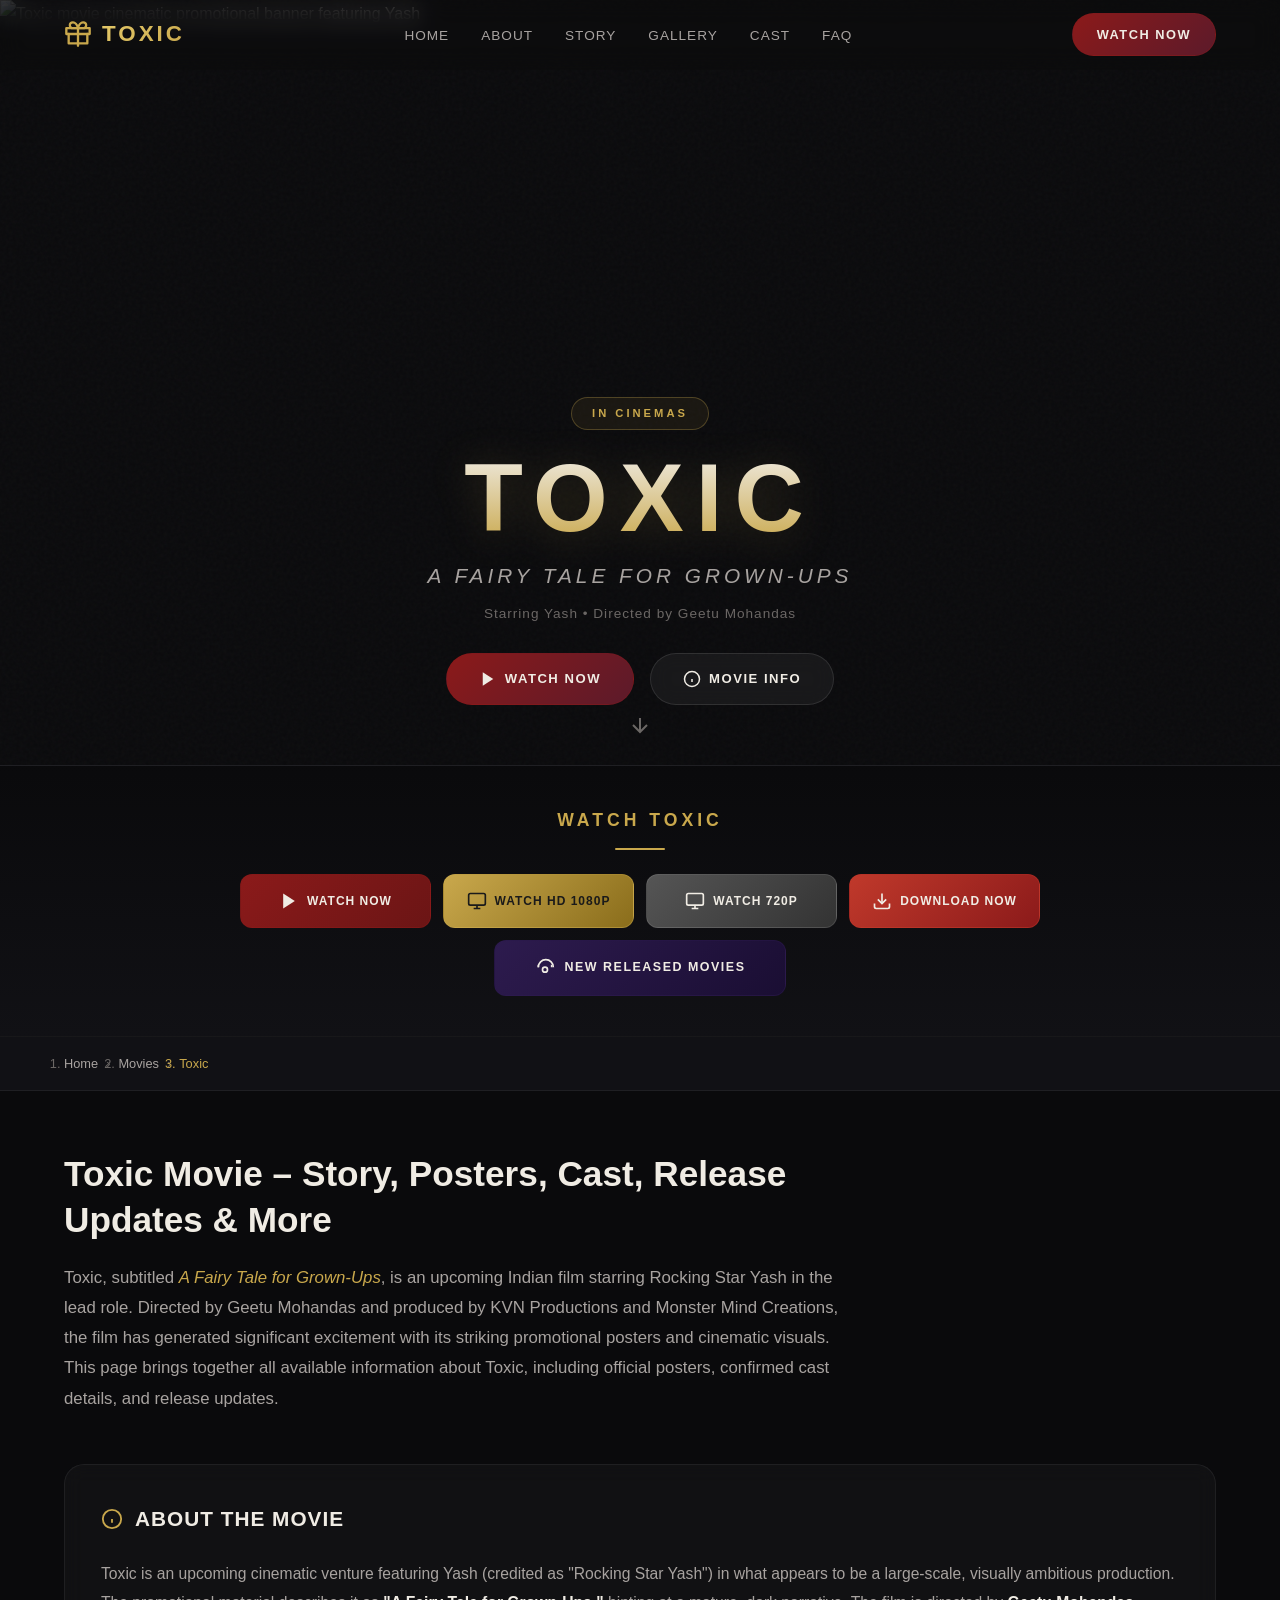
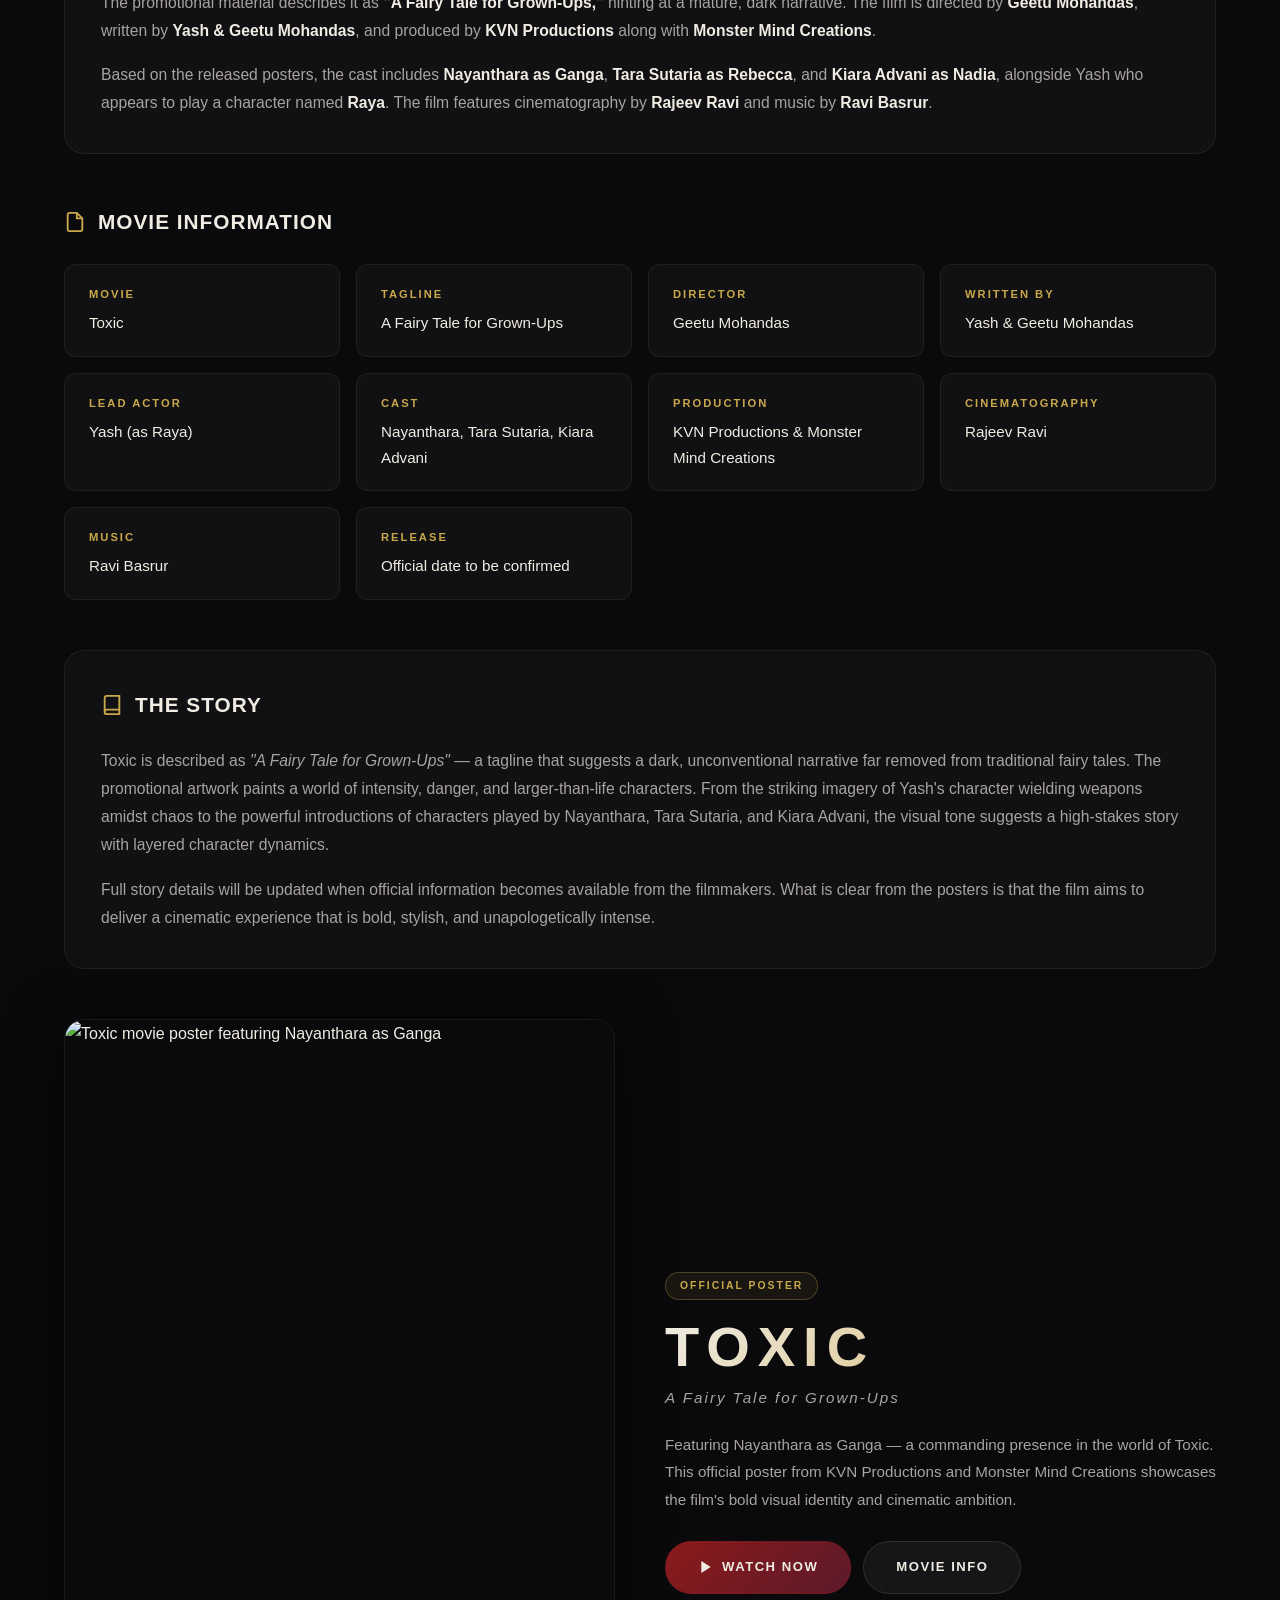
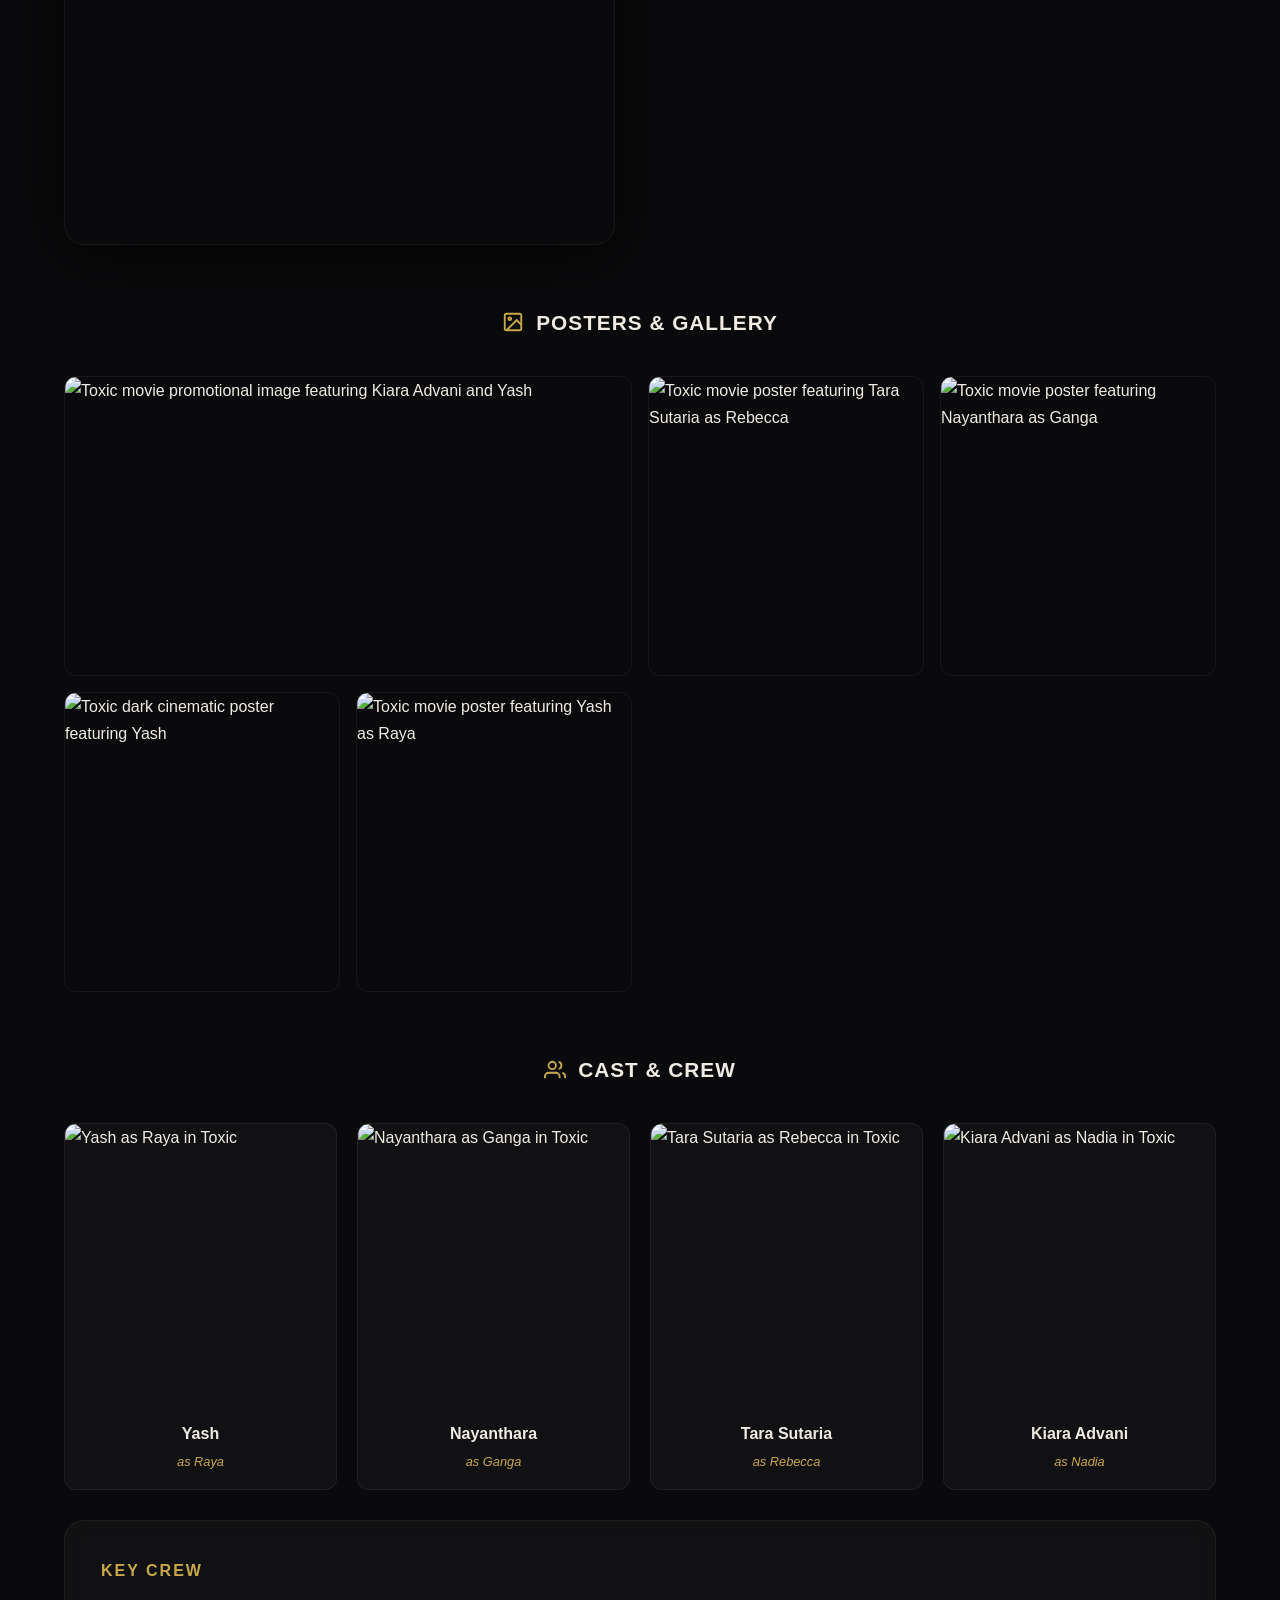
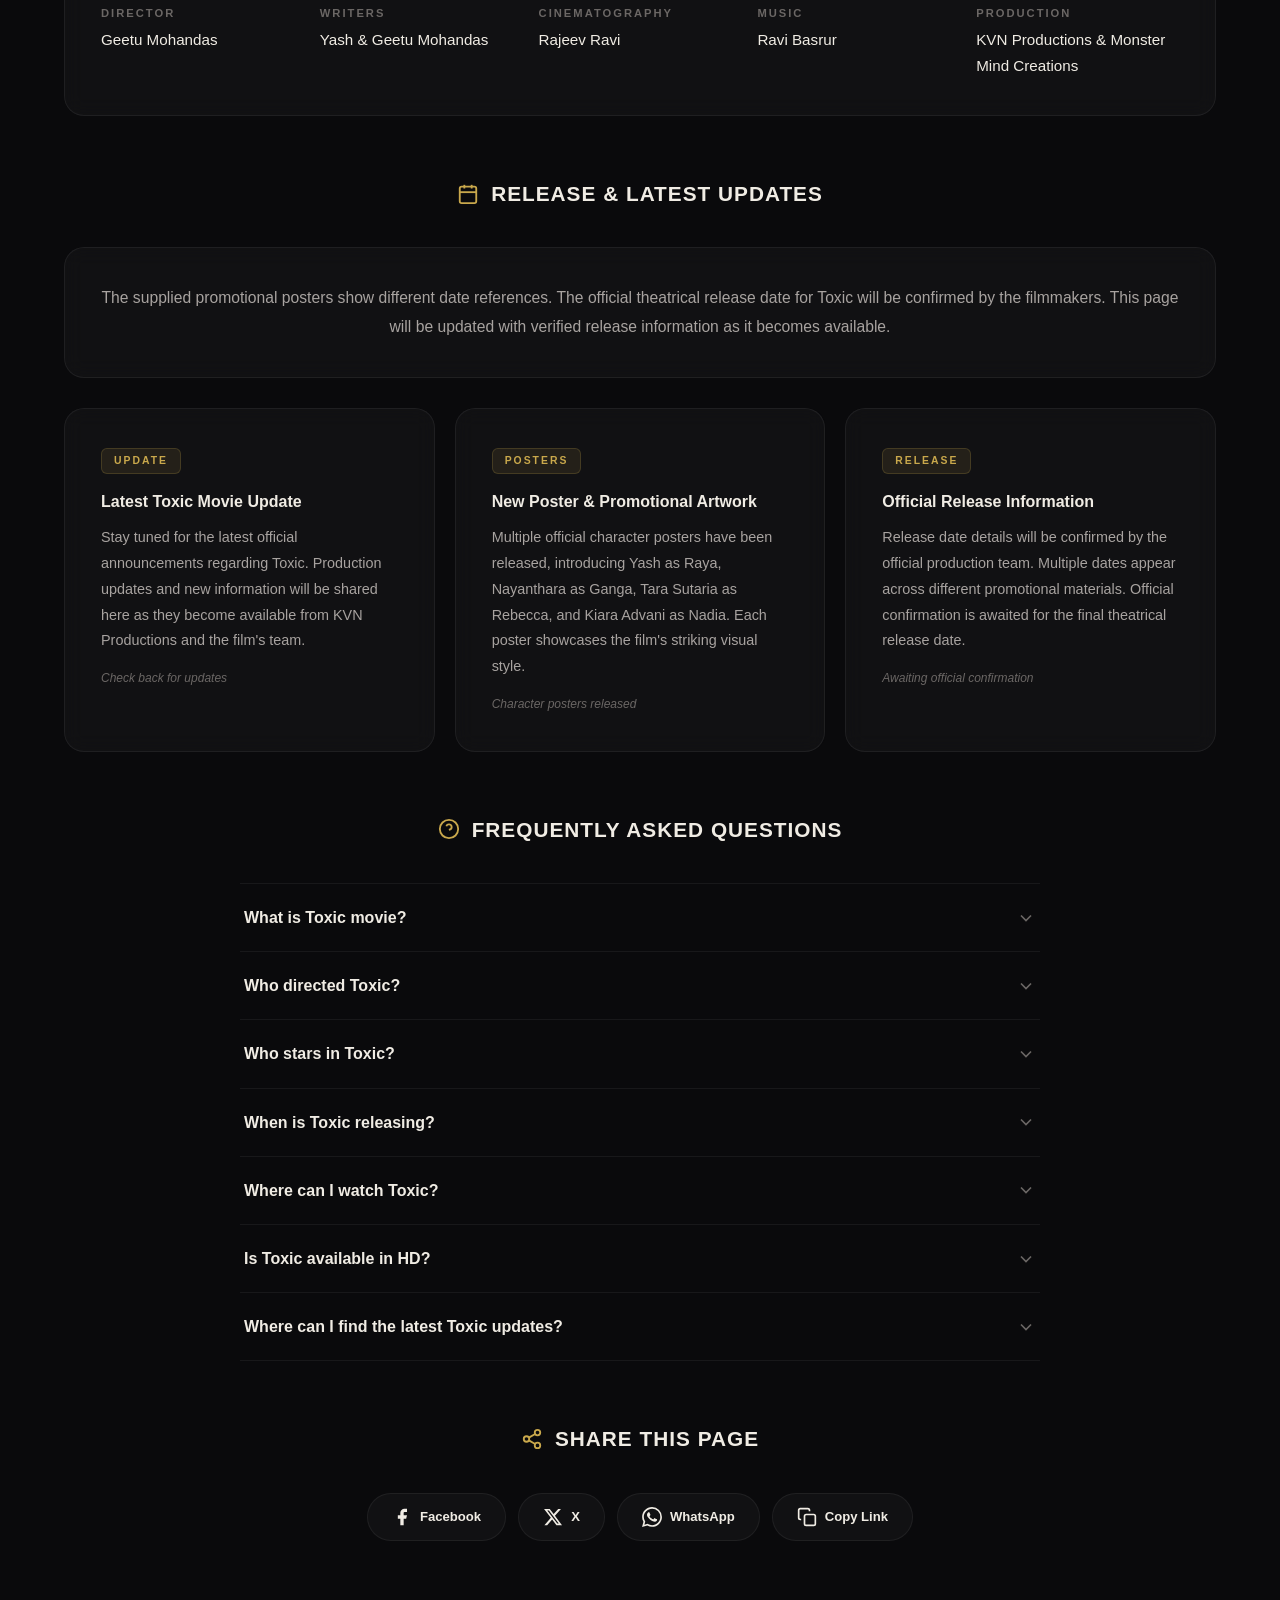
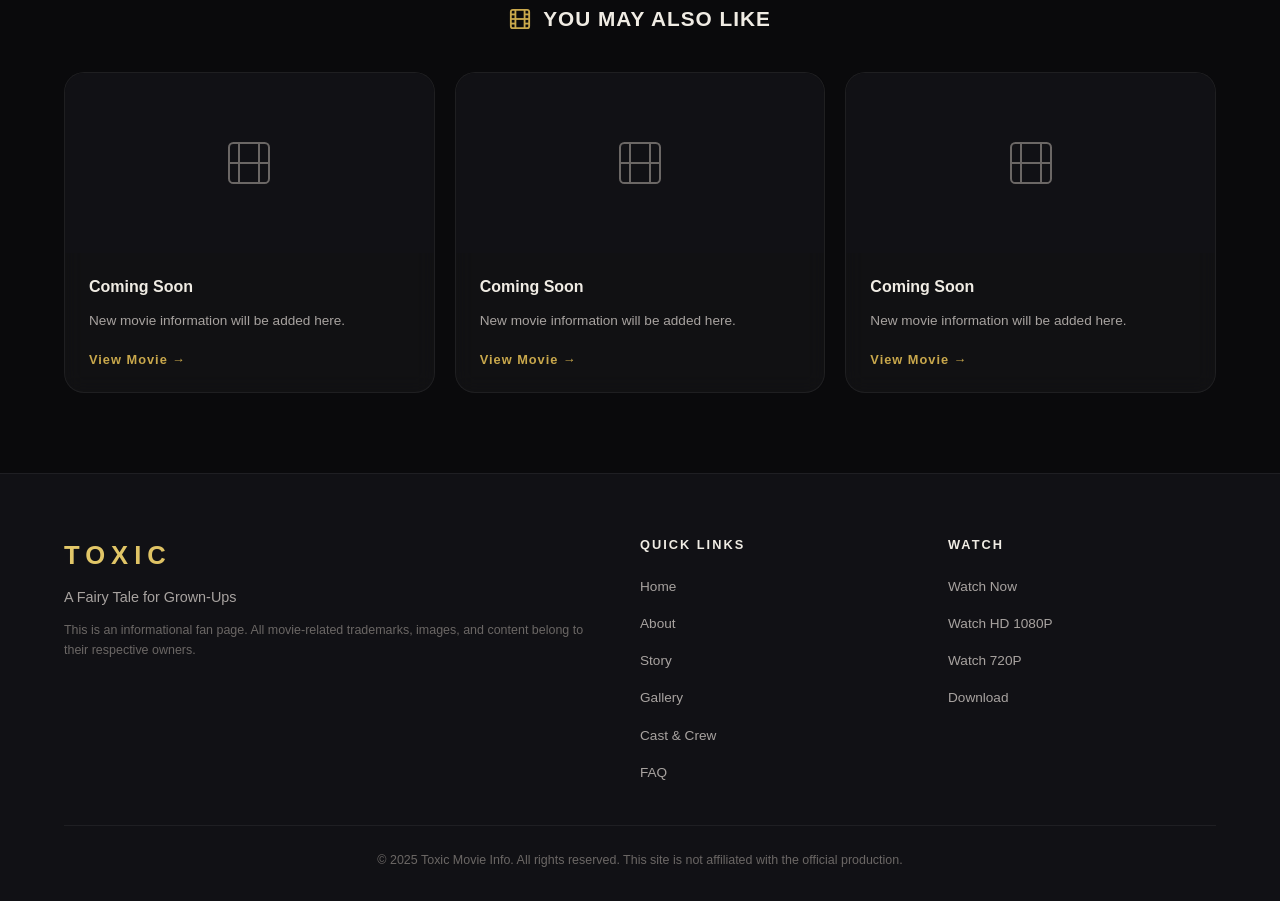
==== commit 2694b3c3: "Update index.html" ====
--- a/index.html
+++ b/index.html
@@ -3,812 +3,662 @@
 <head>
     <meta charset="UTF-8">
     <meta name="viewport" content="width=device-width, initial-scale=1.0">
+    <title>Toxic Movie – Story, Cast, Posters, Release Updates & More</title>
+    <meta name="description" content="Toxic – A Fairy Tale for Grown-Ups. Starring Yash, directed by Geetu Mohandas. Explore the official story, cast, HD posters, release updates and more.">
     <meta name="robots" content="index, follow, max-image-preview:large">
-    <meta name="description" content="Discover TOXIC - A Fairy Tale for Grown-Ups. Explore the complete movie story, cast information, exclusive posters, gallery, release updates, and more on the official promotional website.">
-    
-    <title>Toxic Movie – Story, Cast, Posters, Release Updates & More</title>
-    
+    <link rel="canonical" href="https://USERNAME.github.io/REPOSITORY/">
+
     <!-- Open Graph -->
     <meta property="og:title" content="Toxic Movie – Story, Cast, Posters, Release Updates & More">
-    <meta property="og:description" content="Discover TOXIC - A Fairy Tale for Grown-Ups. Explore the complete movie story, cast information, exclusive posters, gallery, release updates, and more.">
+    <meta property="og:description" content="Toxic – A Fairy Tale for Grown-Ups. Starring Yash, directed by Geetu Mohandas. Explore official posters, cast info, and release updates.">
     <meta property="og:image" content="https://USERNAME.github.io/REPOSITORY/assets/toxic-hero.jpg">
     <meta property="og:url" content="https://USERNAME.github.io/REPOSITORY/">
-    <meta property="og:type" content="website">
+    <meta property="og:type" content="article">
     <meta property="og:site_name" content="Toxic Movie">
-    
+
     <!-- Twitter Card -->
     <meta name="twitter:card" content="summary_large_image">
     <meta name="twitter:title" content="Toxic Movie – Story, Cast, Posters, Release Updates & More">
-    <meta name="twitter:description" content="Discover TOXIC - A Fairy Tale for Grown-Ups. Explore the complete movie story, cast information, exclusive posters, gallery, release updates, and more.">
+    <meta name="twitter:description" content="Toxic – A Fairy Tale for Grown-Ups. Starring Yash, directed by Geetu Mohandas. Official posters, cast, and release updates.">
     <meta name="twitter:image" content="https://USERNAME.github.io/REPOSITORY/assets/toxic-hero.jpg">
-    
-    <!-- Canonical -->
-    <link rel="canonical" href="https://USERNAME.github.io/REPOSITORY/">
-    
-    <!-- Favicon -->
-    <link rel="icon" href="data:image/svg+xml,<svg xmlns='http://www.w3.org/2000/svg' viewBox='0 0 100 100'><text y='.9em' font-size='90'>🎬</text></svg>">
-    
-    <!-- Stylesheet -->
+
     <link rel="stylesheet" href="style.css">
-    
-    <!-- Preload Critical Resources -->
-    <link rel="preload" as="image" href="https://image.tmdb.org/t/p/original/gldXlcAUrTneLYNxeus94VhNBHs.jpg">
-    
-    <!-- JSON-LD Structured Data -->
+    <link rel="icon" type="image/svg+xml" href="data:image/svg+xml,<svg xmlns='http://www.w3.org/2000/svg' viewBox='0 0 100 100'><text y='.9em' font-size='90'>🎬</text></svg>">
+
+    <!-- Structured Data: WebSite -->
     <script type="application/ld+json">
     {
         "@context": "https://schema.org",
-        "@graph": [
+        "@type": "WebSite",
+        "name": "Toxic Movie",
+        "url": "https://USERNAME.github.io/REPOSITORY/",
+        "description": "Toxic – A Fairy Tale for Grown-Ups. Official movie information, posters, cast and release updates."
+    }
+    </script>
+
+    <!-- Structured Data: Article -->
+    <script type="application/ld+json">
+    {
+        "@context": "https://schema.org",
+        "@type": "Article",
+        "headline": "Toxic Movie – Story, Cast, Posters, Release Updates & More",
+        "description": "Explore everything about Toxic – A Fairy Tale for Grown-Ups. Starring Yash, directed by Geetu Mohandas.",
+        "image": "https://USERNAME.github.io/REPOSITORY/assets/toxic-hero.jpg",
+        "mainEntityOfPage": {
+            "@type": "WebPage",
+            "@id": "https://USERNAME.github.io/REPOSITORY/"
+        }
+    }
+    </script>
+
+    <!-- Structured Data: BreadcrumbList -->
+    <script type="application/ld+json">
+    {
+        "@context": "https://schema.org",
+        "@type": "BreadcrumbList",
+        "itemListElement": [
             {
-                "@type": "WebSite",
-                "name": "Toxic Movie",
-                "url": "https://USERNAME.github.io/REPOSITORY/",
-                "description": "Official promotional website for TOXIC - A Fairy Tale for Grown-Ups",
-                "potentialAction": {
-                    "@type": "SearchAction",
-                    "target": "https://USERNAME.github.io/REPOSITORY/?s={search_term_string}",
-                    "query-input": "required name=search_term_string"
-                }
+                "@type": "ListItem",
+                "position": 1,
+                "name": "Home",
+                "item": "https://USERNAME.github.io/REPOSITORY/"
             },
             {
-                "@type": "Article",
-                "headline": "Toxic Movie – Story, Cast, Posters, Release Updates & More",
-                "description": "Discover TOXIC - A Fairy Tale for Grown-Ups. Explore the complete movie story, cast information, exclusive posters, gallery, release updates, and more.",
-                "image": "https://USERNAME.github.io/REPOSITORY/assets/toxic-hero.jpg",
-                "author": {
-                    "@type": "Organization",
-                    "name": "Toxic Movie"
-                },
-                "publisher": {
-                    "@type": "Organization",
-                    "name": "Toxic Movie"
-                },
-                "mainEntityOfPage": {
-                    "@type": "WebPage",
-                    "@id": "https://USERNAME.github.io/REPOSITORY/"
-                }
+                "@type": "ListItem",
+                "position": 2,
+                "name": "Movies",
+                "item": "https://USERNAME.github.io/REPOSITORY/#movies"
             },
             {
-                "@type": "BreadcrumbList",
-                "itemListElement": [
-                    {
-                        "@type": "ListItem",
-                        "position": 1,
-                        "name": "Home",
-                        "item": "https://USERNAME.github.io/REPOSITORY/"
-                    },
-                    {
-                        "@type": "ListItem",
-                        "position": 2,
-                        "name": "Movies",
-                        "item": "https://USERNAME.github.io/REPOSITORY/#movies"
-                    },
-                    {
-                        "@type": "ListItem",
-                        "position": 3,
-                        "name": "Toxic",
-                        "item": "https://USERNAME.github.io/REPOSITORY/"
-                    }
-                ]
+                "@type": "ListItem",
+                "position": 3,
+                "name": "Toxic",
+                "item": "https://USERNAME.github.io/REPOSITORY/#about"
             }
         ]
     }
     </script>
 </head>
 <body>
-    
+
     <!-- Scroll Progress Bar -->
-    <div class="scroll-progress" id="scrollProgress"></div>
-    
-    <!-- Header Navigation -->
-    <header class="header" id="header">
-        <nav class="nav-container">
-            <div class="logo">
-                <a href="#home">TOXIC</a>
-            </div>
-            
-            <button class="menu-toggle" id="menuToggle" aria-label="Toggle menu">
-                <span></span>
-                <span></span>
-                <span></span>
+    <div class="scroll-progress" id="scrollProgress" aria-hidden="true"></div>
+
+    <!-- ========== HEADER ========== -->
+    <header class="site-header" id="siteHeader">
+        <div class="header-container">
+            <a href="#" class="header-logo" aria-label="Toxic Movie Home">
+                <span class="logo-icon">
+                    <svg width="28" height="28" viewBox="0 0 24 24" fill="none" aria-hidden="true">
+                        <path d="M20 12V20H4V12" stroke="currentColor" stroke-width="2" stroke-linecap="round" stroke-linejoin="round"/>
+                        <path d="M22 7H2V12H22V7Z" stroke="currentColor" stroke-width="2" stroke-linecap="round" stroke-linejoin="round"/>
+                        <path d="M12 22V7" stroke="currentColor" stroke-width="2" stroke-linecap="round" stroke-linejoin="round"/>
+                        <path d="M12 7H7.5C6.83696 7 6.20107 6.73661 5.73223 6.26777C5.26339 5.79893 5 5.16304 5 4.5C5 3.83696 5.26339 3.20107 5.73223 2.73223C6.20107 2.26339 6.83696 2 7.5 2C11 2 12 7 12 7Z" stroke="currentColor" stroke-width="2" stroke-linecap="round" stroke-linejoin="round"/>
+                        <path d="M12 7H16.5C17.163 7 17.7989 6.73661 18.2678 6.26777C18.7366 5.79893 19 5.16304 19 4.5C19 3.83696 18.7366 3.20107 18.2678 2.73223C17.7989 2.26339 17.163 2 16.5 2C13 2 12 7 12 7Z" stroke="currentColor" stroke-width="2" stroke-linecap="round" stroke-linejoin="round"/>
+                    </svg>
+                </span>
+                <span class="logo-text">TOXIC</span>
+            </a>
+
+            <nav class="header-nav" id="mainNav" aria-label="Main navigation">
+                <ul class="nav-list">
+                    <li><a href="#hero" class="nav-link">Home</a></li>
+                    <li><a href="#about" class="nav-link">About</a></li>
+                    <li><a href="#story" class="nav-link">Story</a></li>
+                    <li><a href="#gallery" class="nav-link">Gallery</a></li>
+                    <li><a href="#cast" class="nav-link">Cast</a></li>
+                    <li><a href="#faq" class="nav-link">FAQ</a></li>
+                </ul>
+            </nav>
+
+            <a href="#action-buttons" class="header-cta" data-link="watchNow">Watch Now</a>
+
+            <button class="hamburger" id="hamburger" aria-label="Toggle navigation menu" aria-expanded="false">
+                <span class="hamburger-line"></span>
+                <span class="hamburger-line"></span>
+                <span class="hamburger-line"></span>
             </button>
-            
-            <ul class="nav-menu" id="navMenu">
-                <li><a href="#home" class="nav-link">HOME</a></li>
-                <li><a href="#about" class="nav-link">ABOUT</a></li>
-                <li><a href="#story" class="nav-link">STORY</a></li>
-                <li><a href="#gallery" class="nav-link">GALLERY</a></li>
-                <li><a href="#cast" class="nav-link">CAST</a></li>
-                <li><a href="#faq" class="nav-link">FAQ</a></li>
-            </ul>
-            
-            <div class="nav-cta">
-                <a href="#watch" class="btn-nav-cta" data-link="watchNow">WATCH NOW</a>
-            </div>
-        </nav>
+        </div>
+
+        <!-- Mobile Menu -->
+        <div class="mobile-menu" id="mobileMenu" aria-hidden="true">
+            <nav aria-label="Mobile navigation">
+                <ul class="mobile-nav-list">
+                    <li><a href="#hero" class="mobile-nav-link">Home</a></li>
+                    <li><a href="#about" class="mobile-nav-link">About</a></li>
+                    <li><a href="#story" class="mobile-nav-link">Story</a></li>
+                    <li><a href="#gallery" class="mobile-nav-link">Gallery</a></li>
+                    <li><a href="#cast" class="mobile-nav-link">Cast</a></li>
+                    <li><a href="#faq" class="mobile-nav-link">FAQ</a></li>
+                    <li><a href="#action-buttons" class="mobile-nav-link cta-mobile" data-link="watchNow">Watch Now</a></li>
+                </ul>
+            </nav>
+        </div>
     </header>
-    
-    <!-- Hero Section -->
-    <section class="hero" id="home">
-        <div class="hero-background">
-            <img src="https://image.tmdb.org/t/p/original/gldXlcAUrTneLYNxeus94VhNBHs.jpg" alt="Toxic movie cinematic background" class="hero-image">
+
+    <main>
+
+        <!-- ========== HERO ========== -->
+        <section class="hero" id="hero" aria-label="Toxic movie hero banner">
+            <div class="hero-bg-wrapper">
+                <img src="assets/toxic-hero.jpg" alt="Toxic movie cinematic promotional banner featuring Yash" class="hero-bg-img" width="1920" height="1080" fetchpriority="high">
+            </div>
             <div class="hero-overlay"></div>
-            <div class="hero-grain"></div>
-        </div>
-        
-        <div class="hero-content">
-            <div class="hero-text">
-                <h1 class="hero-title">
-                    <span class="title-main">TOXIC</span>
-                </h1>
-                <p class="hero-tagline">A FAIRY TALE FOR GROWN-UPS</p>
-                
+            <div class="hero-grain" aria-hidden="true"></div>
+            <div class="hero-content">
+                <span class="hero-badge">In Cinemas</span>
+                <h2 class="hero-title">TOXIC</h2>
+                <p class="hero-tagline">A Fairy Tale for Grown-Ups</p>
+                <p class="hero-sub">Starring Yash &bull; Directed by Geetu Mohandas</p>
                 <div class="hero-buttons">
-                    <button class="btn btn-primary" data-link="watchNow">
-                        <svg class="btn-icon" viewBox="0 0 24 24" fill="none" stroke="currentColor" stroke-width="2">
-                            <polygon points="5 3 19 12 5 21 5 3"></polygon>
-                        </svg>
-                        WATCH NOW
-                    </button>
-                    <a href="#about" class="btn btn-secondary">
-                        <svg class="btn-icon" viewBox="0 0 24 24" fill="none" stroke="currentColor" stroke-width="2">
-                            <circle cx="12" cy="12" r="10"></circle>
-                            <line x1="12" y1="16" x2="12" y2="12"></line>
-                            <line x1="12" y1="8" x2="12.01" y2="8"></line>
-                        </svg>
-                        MOVIE INFO
+                    <a href="#action-buttons" class="btn btn-primary btn-hero" data-link="watchNow">
+                        <svg width="18" height="18" viewBox="0 0 24 24" fill="currentColor" aria-hidden="true"><polygon points="5 3 19 12 5 21 5 3"/></svg>
+                        Watch Now
+                    </a>
+                    <a href="#about" class="btn btn-outline btn-hero">
+                        <svg width="18" height="18" viewBox="0 0 24 24" fill="none" stroke="currentColor" stroke-width="2" aria-hidden="true"><circle cx="12" cy="12" r="10"/><line x1="12" y1="16" x2="12" y2="12"/><line x1="12" y1="8" x2="12.01" y2="8"/></svg>
+                        Movie Info
                     </a>
                 </div>
             </div>
-        </div>
-        
-        <div class="hero-scroll">
-            <span>SCROLL</span>
-            <div class="scroll-line"></div>
-        </div>
-    </section>
-    
-    <!-- Action Button Section -->
-    <section class="action-section" id="watch">
-        <div class="container">
-            <div class="action-panel">
-                <h2 class="action-title">WATCH TOXIC</h2>
-                
-                <div class="action-buttons">
-                    <button class="btn-action btn-action-primary" data-link="watchNow">
-                        <svg class="btn-icon" viewBox="0 0 24 24" fill="none" stroke="currentColor" stroke-width="2">
-                            <polygon points="5 3 19 12 5 21 5 3"></polygon>
-                        </svg>
-                        <span>WATCH NOW</span>
+            <div class="hero-scroll-indicator" aria-hidden="true">
+                <svg width="24" height="24" viewBox="0 0 24 24" fill="none" stroke="currentColor" stroke-width="2"><path d="M12 5v14M5 12l7 7 7-7"/></svg>
+            </div>
+        </section>
+
+        <!-- ========== ACTION BUTTONS ========== -->
+        <section class="action-buttons" id="action-buttons" aria-label="Watch and download Toxic movie">
+            <div class="action-inner">
+                <h2 class="action-heading">Watch Toxic</h2>
+                <div class="action-grid">
+                    <a href="#" class="btn-action" data-link="watchNow">
+                        <svg width="20" height="20" viewBox="0 0 24 24" fill="currentColor" aria-hidden="true"><polygon points="5 3 19 12 5 21 5 3"/></svg>
+                        <span>Watch Now</span>
+                    </a>
+                    <a href="#" class="btn-action btn-action-gold" data-link="watch1080">
+                        <svg width="20" height="20" viewBox="0 0 24 24" fill="none" stroke="currentColor" stroke-width="2" aria-hidden="true"><rect x="2" y="3" width="20" height="14" rx="2" ry="2"/><line x1="8" y1="21" x2="16" y2="21"/><line x1="12" y1="17" x2="12" y2="21"/></svg>
+                        <span>Watch HD 1080P</span>
+                    </a>
+                    <a href="#" class="btn-action btn-action-silver" data-link="watch720">
+                        <svg width="20" height="20" viewBox="0 0 24 24" fill="none" stroke="currentColor" stroke-width="2" aria-hidden="true"><rect x="2" y="3" width="20" height="14" rx="2" ry="2"/><line x1="8" y1="21" x2="16" y2="21"/><line x1="12" y1="17" x2="12" y2="21"/></svg>
+                        <span>Watch 720P</span>
+                    </a>
+                    <a href="#" class="btn-action btn-action-red" data-link="download">
+                        <svg width="20" height="20" viewBox="0 0 24 24" fill="none" stroke="currentColor" stroke-width="2" aria-hidden="true"><path d="M21 15v4a2 2 0 01-2 2H5a2 2 0 01-2-2v-4"/><polyline points="7 10 12 15 17 10"/><line x1="12" y1="15" x2="12" y2="3"/></svg>
+                        <span>Download Now</span>
+                    </a>
+                </div>
+                <a href="#" class="btn-action btn-action-wide" data-link="newReleases">
+                    <svg width="20" height="20" viewBox="0 0 24 24" fill="none" stroke="currentColor" stroke-width="2" aria-hidden="true"><path d="M4 11a9 9 0 0118 0"/><path d="M4 11V8"/><path d="M20 11V8"/><circle cx="12" cy="14" r="3"/></svg>
+                    <span>New Released Movies</span>
+                </a>
+            </div>
+        </section>
+
+        <!-- ========== BREADCRUMBS ========== -->
+        <nav class="breadcrumbs" aria-label="Breadcrumb">
+            <div class="container">
+                <ol class="breadcrumb-list">
+                    <li><a href="#">Home</a></li>
+                    <li><a href="#about">Movies</a></li>
+                    <li aria-current="page">Toxic</li>
+                </ol>
+            </div>
+        </nav>
+
+        <!-- ========== MOVIE INTRO (Article) ========== -->
+        <article class="movie-article" id="movie-info">
+            <div class="container">
+                <div class="article-intro reveal">
+                    <h1>Toxic Movie – Story, Posters, Cast, Release Updates &amp; More</h1>
+                    <p>Toxic, subtitled <em>A Fairy Tale for Grown-Ups</em>, is an upcoming Indian film starring Rocking Star Yash in the lead role. Directed by Geetu Mohandas and produced by KVN Productions and Monster Mind Creations, the film has generated significant excitement with its striking promotional posters and cinematic visuals. This page brings together all available information about Toxic, including official posters, confirmed cast details, and release updates.</p>
+                </div>
+
+                <!-- ========== ABOUT ========== -->
+                <section class="glass-card reveal" id="about" aria-label="About Toxic movie">
+                    <div class="section-label">
+                        <svg width="22" height="22" viewBox="0 0 24 24" fill="none" stroke="currentColor" stroke-width="2" aria-hidden="true"><circle cx="12" cy="12" r="10"/><line x1="12" y1="16" x2="12" y2="12"/><line x1="12" y1="8" x2="12.01" y2="8"/></svg>
+                        <h2>About the Movie</h2>
+                    </div>
+                    <p>Toxic is an upcoming cinematic venture featuring Yash (credited as "Rocking Star Yash") in what appears to be a large-scale, visually ambitious production. The promotional material describes it as <strong>"A Fairy Tale for Grown-Ups,"</strong> hinting at a mature, dark narrative. The film is directed by <strong>Geetu Mohandas</strong>, written by <strong>Yash &amp; Geetu Mohandas</strong>, and produced by <strong>KVN Productions</strong> along with <strong>Monster Mind Creations</strong>.</p>
+                    <p>Based on the released posters, the cast includes <strong>Nayanthara as Ganga</strong>, <strong>Tara Sutaria as Rebecca</strong>, and <strong>Kiara Advani as Nadia</strong>, alongside Yash who appears to play a character named <strong>Raya</strong>. The film features cinematography by <strong>Rajeev Ravi</strong> and music by <strong>Ravi Basrur</strong>.</p>
+                </section>
+
+                <!-- ========== MOVIE INFORMATION CARDS ========== -->
+                <section class="info-cards reveal" aria-label="Toxic movie details">
+                    <div class="section-label">
+                        <svg width="22" height="22" viewBox="0 0 24 24" fill="none" stroke="currentColor" stroke-width="2" aria-hidden="true"><path d="M14 2H6a2 2 0 00-2 2v16a2 2 0 002 2h12a2 2 0 002-2V8z"/><polyline points="14 2 14 8 20 8"/></svg>
+                        <h2>Movie Information</h2>
+                    </div>
+                    <div class="info-grid">
+                        <div class="info-item">
+                            <span class="info-label">Movie</span>
+                            <span class="info-value">Toxic</span>
+                        </div>
+                        <div class="info-item">
+                            <span class="info-label">Tagline</span>
+                            <span class="info-value">A Fairy Tale for Grown-Ups</span>
+                        </div>
+                        <div class="info-item">
+                            <span class="info-label">Director</span>
+                            <span class="info-value">Geetu Mohandas</span>
+                        </div>
+                        <div class="info-item">
+                            <span class="info-label">Written By</span>
+                            <span class="info-value">Yash &amp; Geetu Mohandas</span>
+                        </div>
+                        <div class="info-item">
+                            <span class="info-label">Lead Actor</span>
+                            <span class="info-value">Yash (as Raya)</span>
+                        </div>
+                        <div class="info-item">
+                            <span class="info-label">Cast</span>
+                            <span class="info-value">Nayanthara, Tara Sutaria, Kiara Advani</span>
+                        </div>
+                        <div class="info-item">
+                            <span class="info-label">Production</span>
+                            <span class="info-value">KVN Productions &amp; Monster Mind Creations</span>
+                        </div>
+                        <div class="info-item">
+                            <span class="info-label">Cinematography</span>
+                            <span class="info-value">Rajeev Ravi</span>
+                        </div>
+                        <div class="info-item">
+                            <span class="info-label">Music</span>
+                            <span class="info-value">Ravi Basrur</span>
+                        </div>
+                        <div class="info-item">
+                            <span class="info-label">Release</span>
+                            <span class="info-value">Official date to be confirmed</span>
+                        </div>
+                    </div>
+                </section>
+
+                <!-- ========== STORY ========== -->
+                <section class="glass-card reveal" id="story" aria-label="Toxic movie story synopsis">
+                    <div class="section-label">
+                        <svg width="22" height="22" viewBox="0 0 24 24" fill="none" stroke="currentColor" stroke-width="2" aria-hidden="true"><path d="M4 19.5A2.5 2.5 0 016.5 17H20"/><path d="M6.5 2H20v20H6.5A2.5 2.5 0 014 19.5v-15A2.5 2.5 0 016.5 2z"/></svg>
+                        <h2>The Story</h2>
+                    </div>
+                    <p>Toxic is described as <em>"A Fairy Tale for Grown-Ups"</em> — a tagline that suggests a dark, unconventional narrative far removed from traditional fairy tales. The promotional artwork paints a world of intensity, danger, and larger-than-life characters. From the striking imagery of Yash's character wielding weapons amidst chaos to the powerful introductions of characters played by Nayanthara, Tara Sutaria, and Kiara Advani, the visual tone suggests a high-stakes story with layered character dynamics.</p>
+                    <p>Full story details will be updated when official information becomes available from the filmmakers. What is clear from the posters is that the film aims to deliver a cinematic experience that is bold, stylish, and unapologetically intense.</p>
+                </section>
+
+                <!-- ========== FEATURED POSTER ========== -->
+                <section class="featured-poster reveal" id="featured-poster" aria-label="Toxic featured poster">
+                    <div class="poster-layout">
+                        <div class="poster-image-wrap">
+                            <img src="assets/toxic-poster-nayanthara.jpg" alt="Toxic movie poster featuring Nayanthara as Ganga" width="600" height="900" loading="lazy" class="poster-main-img">
+                        </div>
+                        <div class="poster-info">
+                            <span class="poster-badge">Official Poster</span>
+                            <h2 class="poster-title">TOXIC</h2>
+                            <p class="poster-tagline">A Fairy Tale for Grown-Ups</p>
+                            <p class="poster-desc">Featuring Nayanthara as Ganga — a commanding presence in the world of Toxic. This official poster from KVN Productions and Monster Mind Creations showcases the film's bold visual identity and cinematic ambition.</p>
+                            <div class="poster-buttons">
+                                <a href="#action-buttons" class="btn btn-primary" data-link="watchNow">
+                                    <svg width="16" height="16" viewBox="0 0 24 24" fill="currentColor" aria-hidden="true"><polygon points="5 3 19 12 5 21 5 3"/></svg>
+                                    Watch Now
+                                </a>
+                                <a href="#about" class="btn btn-outline">Movie Info</a>
+                            </div>
+                        </div>
+                    </div>
+                </section>
+
+                <!-- ========== GALLERY ========== -->
+                <section class="gallery-section reveal" id="gallery" aria-label="Toxic movie gallery">
+                    <div class="section-label section-label-center">
+                        <svg width="22" height="22" viewBox="0 0 24 24" fill="none" stroke="currentColor" stroke-width="2" aria-hidden="true"><rect x="3" y="3" width="18" height="18" rx="2" ry="2"/><circle cx="8.5" cy="8.5" r="1.5"/><polyline points="21 15 16 10 5 21"/></svg>
+                        <h2>Posters &amp; Gallery</h2>
+                    </div>
+                    <div class="gallery-grid">
+                        <div class="gallery-item gallery-item-large" data-index="0">
+                            <img src="assets/toxic-hero.jpg" alt="Toxic movie promotional image featuring Kiara Advani and Yash" width="1280" height="720" loading="lazy">
+                            <div class="gallery-overlay">
+                                <svg width="32" height="32" viewBox="0 0 24 24" fill="none" stroke="currentColor" stroke-width="2" aria-hidden="true"><circle cx="11" cy="11" r="8"/><line x1="21" y1="21" x2="16.65" y2="16.65"/><line x1="11" y1="8" x2="11" y2="14"/><line x1="8" y1="11" x2="14" y2="11"/></svg>
+                                <span>View Full Image</span>
+                            </div>
+                        </div>
+                        <div class="gallery-item gallery-item-portrait" data-index="1">
+                            <img src="assets/toxic-poster-tara.jpg" alt="Toxic movie poster featuring Tara Sutaria as Rebecca" width="600" height="900" loading="lazy">
+                            <div class="gallery-overlay">
+                                <svg width="32" height="32" viewBox="0 0 24 24" fill="none" stroke="currentColor" stroke-width="2" aria-hidden="true"><circle cx="11" cy="11" r="8"/><line x1="21" y1="21" x2="16.65" y2="16.65"/><line x1="11" y1="8" x2="11" y2="14"/><line x1="8" y1="11" x2="14" y2="11"/></svg>
+                                <span>View Full Image</span>
+                            </div>
+                        </div>
+                        <div class="gallery-item gallery-item-portrait" data-index="2">
+                            <img src="assets/toxic-poster-nayanthara.jpg" alt="Toxic movie poster featuring Nayanthara as Ganga" width="600" height="900" loading="lazy">
+                            <div class="gallery-overlay">
+                                <svg width="32" height="32" viewBox="0 0 24 24" fill="none" stroke="currentColor" stroke-width="2" aria-hidden="true"><circle cx="11" cy="11" r="8"/><line x1="21" y1="21" x2="16.65" y2="16.65"/><line x1="11" y1="8" x2="11" y2="14"/><line x1="8" y1="11" x2="14" y2="11"/></svg>
+                                <span>View Full Image</span>
+                            </div>
+                        </div>
+                        <div class="gallery-item gallery-item-portrait" data-index="3">
+                            <img src="assets/toxic-poster-dark.jpg" alt="Toxic dark cinematic poster featuring Yash" width="600" height="900" loading="lazy">
+                            <div class="gallery-overlay">
+                                <svg width="32" height="32" viewBox="0 0 24 24" fill="none" stroke="currentColor" stroke-width="2" aria-hidden="true"><circle cx="11" cy="11" r="8"/><line x1="21" y1="21" x2="16.65" y2="16.65"/><line x1="11" y1="8" x2="11" y2="14"/><line x1="8" y1="11" x2="14" y2="11"/></svg>
+                                <span>View Full Image</span>
+                            </div>
+                        </div>
+                        <div class="gallery-item gallery-item-portrait" data-index="4">
+                            <img src="assets/toxic-poster-yash.jpg" alt="Toxic movie poster featuring Yash as Raya" width="600" height="900" loading="lazy">
+                            <div class="gallery-overlay">
+                                <svg width="32" height="32" viewBox="0 0 24 24" fill="none" stroke="currentColor" stroke-width="2" aria-hidden="true"><circle cx="11" cy="11" r="8"/><line x1="21" y1="21" x2="16.65" y2="16.65"/><line x1="11" y1="8" x2="11" y2="14"/><line x1="8" y1="11" x2="14" y2="11"/></svg>
+                                <span>View Full Image</span>
+                            </div>
+                        </div>
+                    </div>
+                </section>
+
+                <!-- Lightbox -->
+                <div class="lightbox" id="lightbox" role="dialog" aria-modal="true" aria-label="Image viewer" aria-hidden="true">
+                    <button class="lightbox-close" aria-label="Close image viewer">&times;</button>
+                    <button class="lightbox-prev" aria-label="Previous image">
+                        <svg width="28" height="28" viewBox="0 0 24 24" fill="none" stroke="currentColor" stroke-width="2"><polyline points="15 18 9 12 15 6"/></svg>
                     </button>
-                    
-                    <button class="btn-action btn-action-quality" data-link="watch1080">
-                        <svg class="btn-icon" viewBox="0 0 24 24" fill="none" stroke="currentColor" stroke-width="2">
-                            <rect x="2" y="3" width="20" height="14" rx="2" ry="2"></rect>
-                            <line x1="8" y1="21" x2="16" y2="21"></line>
-                            <line x1="12" y1="17" x2="12" y2="21"></line>
-                        </svg>
-                        <span>WATCH HD 1080P</span>
-                    </button>
-                    
-                    <button class="btn-action btn-action-quality" data-link="watch720">
-                        <svg class="btn-icon" viewBox="0 0 24 24" fill="none" stroke="currentColor" stroke-width="2">
-                            <rect x="2" y="3" width="20" height="14" rx="2" ry="2"></rect>
-                            <line x1="8" y1="21" x2="16" y2="21"></line>
-                            <line x1="12" y1="17" x2="12" y2="21"></line>
-                        </svg>
-                        <span>WATCH 720P</span>
-                    </button>
-                    
-                    <button class="btn-action btn-action-download" data-link="download">
-                        <svg class="btn-icon" viewBox="0 0 24 24" fill="none" stroke="currentColor" stroke-width="2">
-                            <path d="M21 15v4a2 2 0 0 1-2 2H5a2 2 0 0 1-2-2v-4"></path>
-                            <polyline points="7 10 12 15 17 10"></polyline>
-                            <line x1="12" y1="15" x2="12" y2="3"></line>
-                        </svg>
-                        <span>DOWNLOAD NOW</span>
+                    <div class="lightbox-content">
+                        <img src="" alt="" class="lightbox-img" id="lightboxImg">
+                    </div>
+                    <button class="lightbox-next" aria-label="Next image">
+                        <svg width="28" height="28" viewBox="0 0 24 24" fill="none" stroke="currentColor" stroke-width="2"><polyline points="9 18 15 12 9 6"/></svg>
                     </button>
                 </div>
-                
-                <div class="action-secondary">
-                    <button class="btn-action-link" data-link="newReleases">
-                        <svg class="btn-icon" viewBox="0 0 24 24" fill="none" stroke="currentColor" stroke-width="2">
-                            <rect x="2" y="7" width="20" height="15" rx="2" ry="2"></rect>
-                            <polyline points="17 2 12 7 7 2"></polyline>
-                        </svg>
-                        <span>NEW RELEASED MOVIES</span>
-                    </button>
+
+                <!-- ========== CAST & CREW ========== -->
+                <section class="cast-section reveal" id="cast" aria-label="Toxic movie cast and crew">
+                    <div class="section-label section-label-center">
+                        <svg width="22" height="22" viewBox="0 0 24 24" fill="none" stroke="currentColor" stroke-width="2" aria-hidden="true"><path d="M17 21v-2a4 4 0 00-4-4H5a4 4 0 00-4 4v2"/><circle cx="9" cy="7" r="4"/><path d="M23 21v-2a4 4 0 00-3-3.87"/><path d="M16 3.13a4 4 0 010 7.75"/></svg>
+                        <h2>Cast &amp; Crew</h2>
+                    </div>
+                    <div class="cast-grid">
+                        <div class="cast-card">
+                            <div class="cast-img-wrap">
+                                <img src="assets/toxic-poster-yash.jpg" alt="Yash as Raya in Toxic" width="300" height="400" loading="lazy">
+                            </div>
+                            <div class="cast-info">
+                                <h3>Yash</h3>
+                                <p>as Raya</p>
+                            </div>
+                        </div>
+                        <div class="cast-card">
+                            <div class="cast-img-wrap">
+                                <img src="assets/toxic-poster-nayanthara.jpg" alt="Nayanthara as Ganga in Toxic" width="300" height="400" loading="lazy">
+                            </div>
+                            <div class="cast-info">
+                                <h3>Nayanthara</h3>
+                                <p>as Ganga</p>
+                            </div>
+                        </div>
+                        <div class="cast-card">
+                            <div class="cast-img-wrap">
+                                <img src="assets/toxic-poster-tara.jpg" alt="Tara Sutaria as Rebecca in Toxic" width="300" height="400" loading="lazy">
+                            </div>
+                            <div class="cast-info">
+                                <h3>Tara Sutaria</h3>
+                                <p>as Rebecca</p>
+                            </div>
+                        </div>
+                        <div class="cast-card">
+                            <div class="cast-img-wrap">
+                                <img src="assets/toxic-hero.jpg" alt="Kiara Advani as Nadia in Toxic" width="300" height="400" loading="lazy">
+                            </div>
+                            <div class="cast-info">
+                                <h3>Kiara Advani</h3>
+                                <p>as Nadia</p>
+                            </div>
+                        </div>
+                    </div>
+                    <div class="crew-info glass-card">
+                        <h3>Key Crew</h3>
+                        <div class="crew-grid">
+                            <div class="crew-item">
+                                <span class="crew-role">Director</span>
+                                <span class="crew-name">Geetu Mohandas</span>
+                            </div>
+                            <div class="crew-item">
+                                <span class="crew-role">Writers</span>
+                                <span class="crew-name">Yash &amp; Geetu Mohandas</span>
+                            </div>
+                            <div class="crew-item">
+                                <span class="crew-role">Cinematography</span>
+                                <span class="crew-name">Rajeev Ravi</span>
+                            </div>
+                            <div class="crew-item">
+                                <span class="crew-role">Music</span>
+                                <span class="crew-name">Ravi Basrur</span>
+                            </div>
+                            <div class="crew-item">
+                                <span class="crew-role">Production</span>
+                                <span class="crew-name">KVN Productions &amp; Monster Mind Creations</span>
+                            </div>
+                        </div>
+                    </div>
+                </section>
+
+                <!-- ========== RELEASE & UPDATES ========== -->
+                <section class="release-section reveal" id="release" aria-label="Toxic movie release information">
+                    <div class="section-label section-label-center">
+                        <svg width="22" height="22" viewBox="0 0 24 24" fill="none" stroke="currentColor" stroke-width="2" aria-hidden="true"><rect x="3" y="4" width="18" height="18" rx="2" ry="2"/><line x1="16" y1="2" x2="16" y2="6"/><line x1="8" y1="2" x2="8" y2="6"/><line x1="3" y1="10" x2="21" y2="10"/></svg>
+                        <h2>Release &amp; Latest Updates</h2>
+                    </div>
+                    <div class="release-notice glass-card">
+                        <p>The supplied promotional posters show different date references. The official theatrical release date for Toxic will be confirmed by the filmmakers. This page will be updated with verified release information as it becomes available.</p>
+                    </div>
+
+                    <div class="updates-grid">
+                        <div class="update-card glass-card">
+                            <span class="update-badge">Update</span>
+                            <h3>Latest Toxic Movie Update</h3>
+                            <p>Stay tuned for the latest official announcements regarding Toxic. Production updates and new information will be shared here as they become available from KVN Productions and the film's team.</p>
+                            <span class="update-date">Check back for updates</span>
+                        </div>
+                        <div class="update-card glass-card">
+                            <span class="update-badge">Posters</span>
+                            <h3>New Poster &amp; Promotional Artwork</h3>
+                            <p>Multiple official character posters have been released, introducing Yash as Raya, Nayanthara as Ganga, Tara Sutaria as Rebecca, and Kiara Advani as Nadia. Each poster showcases the film's striking visual style.</p>
+                            <span class="update-date">Character posters released</span>
+                        </div>
+                        <div class="update-card glass-card">
+                            <span class="update-badge">Release</span>
+                            <h3>Official Release Information</h3>
+                            <p>Release date details will be confirmed by the official production team. Multiple dates appear across different promotional materials. Official confirmation is awaited for the final theatrical release date.</p>
+                            <span class="update-date">Awaiting official confirmation</span>
+                        </div>
+                    </div>
+                </section>
+
+                <!-- ========== FAQ ========== -->
+                <section class="faq-section reveal" id="faq" aria-label="Frequently asked questions about Toxic movie">
+                    <div class="section-label section-label-center">
+                        <svg width="22" height="22" viewBox="0 0 24 24" fill="none" stroke="currentColor" stroke-width="2" aria-hidden="true"><circle cx="12" cy="12" r="10"/><path d="M9.09 9a3 3 0 015.83 1c0 2-3 3-3 3"/><line x1="12" y1="17" x2="12.01" y2="17"/></svg>
+                        <h2>Frequently Asked Questions</h2>
+                    </div>
+                    <div class="faq-list">
+                        <div class="faq-item">
+                            <button class="faq-question" aria-expanded="false">
+                                <span>What is Toxic movie?</span>
+                                <svg class="faq-icon" width="20" height="20" viewBox="0 0 24 24" fill="none" stroke="currentColor" stroke-width="2" aria-hidden="true"><polyline points="6 9 12 15 18 9"/></svg>
+                            </button>
+                            <div class="faq-answer" aria-hidden="true">
+                                <p>Toxic, subtitled "A Fairy Tale for Grown-Ups," is an upcoming Indian film starring Yash in the lead role. It is directed by Geetu Mohandas and produced by KVN Productions and Monster Mind Creations. The film features a star-studded cast and promises a bold, cinematic experience.</p>
+                            </div>
+                        </div>
+                        <div class="faq-item">
+                            <button class="faq-question" aria-expanded="false">
+                                <span>Who directed Toxic?</span>
+                                <svg class="faq-icon" width="20" height="20" viewBox="0 0 24 24" fill="none" stroke="currentColor" stroke-width="2" aria-hidden="true"><polyline points="6 9 12 15 18 9"/></svg>
+                            </button>
+                            <div class="faq-answer" aria-hidden="true">
+                                <p>Toxic is directed by Geetu Mohandas. The screenplay is written by Yash and Geetu Mohandas.</p>
+                            </div>
+                        </div>
+                        <div class="faq-item">
+                            <button class="faq-question" aria-expanded="false">
+                                <span>Who stars in Toxic?</span>
+                                <svg class="faq-icon" width="20" height="20" viewBox="0 0 24 24" fill="none" stroke="currentColor" stroke-width="2" aria-hidden="true"><polyline points="6 9 12 15 18 9"/></svg>
+                            </button>
+                            <div class="faq-answer" aria-hidden="true">
+                                <p>Based on official promotional material, Toxic stars Yash as Raya, Nayanthara as Ganga, Tara Sutaria as Rebecca, and Kiara Advani as Nadia.</p>
+                            </div>
+                        </div>
+                        <div class="faq-item">
+                            <button class="faq-question" aria-expanded="false">
+                                <span>When is Toxic releasing?</span>
+                                <svg class="faq-icon" width="20" height="20" viewBox="0 0 24 24" fill="none" stroke="currentColor" stroke-width="2" aria-hidden="true"><polyline points="6 9 12 15 18 9"/></svg>
+                            </button>
+                            <div class="faq-answer" aria-hidden="true">
+                                <p>Different promotional posters display different date references. The official theatrical release date will be updated here once confirmed by the production team.</p>
+                            </div>
+                        </div>
+                        <div class="faq-item">
+                            <button class="faq-question" aria-expanded="false">
+                                <span>Where can I watch Toxic?</span>
+                                <svg class="faq-icon" width="20" height="20" viewBox="0 0 24 24" fill="none" stroke="currentColor" stroke-width="2" aria-hidden="true"><polyline points="6 9 12 15 18 9"/></svg>
+                            </button>
+                            <div class="faq-answer" aria-hidden="true">
+                                <p>Official streaming and theatrical viewing details will be updated when available. Use the Watch Now buttons on this page for the latest links.</p>
+                            </div>
+                        </div>
+                        <div class="faq-item">
+                            <button class="faq-question" aria-expanded="false">
+                                <span>Is Toxic available in HD?</span>
+                                <svg class="faq-icon" width="20" height="20" viewBox="0 0 24 24" fill="none" stroke="currentColor" stroke-width="2" aria-hidden="true"><polyline points="6 9 12 15 18 9"/></svg>
+                            </button>
+                            <div class="faq-answer" aria-hidden="true">
+                                <p>HD viewing options will be available through official channels. Check the Watch HD 1080P and Watch 720P buttons above for the latest available quality options.</p>
+                            </div>
+                        </div>
+                        <div class="faq-item">
+                            <button class="faq-question" aria-expanded="false">
+                                <span>Where can I find the latest Toxic updates?</span>
+                                <svg class="faq-icon" width="20" height="20" viewBox="0 0 24 24" fill="none" stroke="currentColor" stroke-width="2" aria-hidden="true"><polyline points="6 9 12 15 18 9"/></svg>
+                            </button>
+                            <div class="faq-answer" aria-hidden="true">
+                                <p>This page is regularly updated with the latest official information about Toxic. Bookmark this page and check the Release &amp; Latest Updates section for new announcements.</p>
+                            </div>
+                        </div>
+                    </div>
+                </section>
+
+                <!-- ========== SOCIAL SHARE ========== -->
+                <section class="share-section reveal" aria-label="Share this page">
+                    <div class="section-label section-label-center">
+                        <svg width="22" height="22" viewBox="0 0 24 24" fill="none" stroke="currentColor" stroke-width="2" aria-hidden="true"><circle cx="18" cy="5" r="3"/><circle cx="6" cy="12" r="3"/><circle cx="18" cy="19" r="3"/><line x1="8.59" y1="13.51" x2="15.42" y2="17.49"/><line x1="15.41" y1="6.51" x2="8.59" y2="10.49"/></svg>
+                        <h2>Share This Page</h2>
+                    </div>
+                    <div class="share-buttons">
+                        <button class="share-btn share-fb" id="shareFacebook" aria-label="Share on Facebook">
+                            <svg width="20" height="20" viewBox="0 0 24 24" fill="currentColor" aria-hidden="true"><path d="M18 2h-3a5 5 0 00-5 5v3H7v4h3v8h4v-8h3l1-4h-4V7a1 1 0 011-1h3z"/></svg>
+                            Facebook
+                        </button>
+                        <button class="share-btn share-x" id="shareTwitter" aria-label="Share on X">
+                            <svg width="20" height="20" viewBox="0 0 24 24" fill="currentColor" aria-hidden="true"><path d="M18.244 2.25h3.308l-7.227 8.26 8.502 11.24H16.17l-5.214-6.817L4.99 21.75H1.68l7.73-8.835L1.254 2.25H8.08l4.713 6.231zm-1.161 17.52h1.833L7.084 4.126H5.117z"/></svg>
+                            X
+                        </button>
+                        <button class="share-btn share-wa" id="shareWhatsApp" aria-label="Share on WhatsApp">
+                            <svg width="20" height="20" viewBox="0 0 24 24" fill="currentColor" aria-hidden="true"><path d="M17.472 14.382c-.297-.149-1.758-.867-2.03-.967-.273-.099-.471-.148-.67.15-.197.297-.767.966-.94 1.164-.173.199-.347.223-.644.075-.297-.15-1.255-.463-2.39-1.475-.883-.788-1.48-1.761-1.653-2.059-.173-.297-.018-.458.13-.606.134-.133.298-.347.446-.52.149-.174.198-.298.298-.497.099-.198.05-.371-.025-.52-.075-.149-.669-1.612-.916-2.207-.242-.579-.487-.5-.669-.51-.173-.008-.371-.01-.57-.01-.198 0-.52.074-.792.372-.272.297-1.04 1.016-1.04 2.479 0 1.462 1.065 2.875 1.213 3.074.149.198 2.096 3.2 5.077 4.487.709.306 1.262.489 1.694.625.712.227 1.36.195 1.871.118.571-.085 1.758-.719 2.006-1.413.248-.694.248-1.289.173-1.413-.074-.124-.272-.198-.57-.347m-5.421 7.403h-.004a9.87 9.87 0 01-5.031-1.378l-.361-.214-3.741.982.998-3.648-.235-.374a9.86 9.86 0 01-1.51-5.26c.001-5.45 4.436-9.884 9.888-9.884 2.64 0 5.122 1.03 6.988 2.898a9.825 9.825 0 012.893 6.994c-.003 5.45-4.437 9.884-9.885 9.884m8.413-18.297A11.815 11.815 0 0012.05 0C5.495 0 .16 5.335.157 11.892c0 2.096.547 4.142 1.588 5.945L.057 24l6.305-1.654a11.882 11.882 0 005.683 1.448h.005c6.554 0 11.89-5.335 11.893-11.893a11.821 11.821 0 00-3.48-8.413z"/></svg>
+                            WhatsApp
+                        </button>
+                        <button class="share-btn share-copy" id="shareCopy" aria-label="Copy page link">
+                            <svg width="20" height="20" viewBox="0 0 24 24" fill="none" stroke="currentColor" stroke-width="2" aria-hidden="true"><rect x="9" y="9" width="13" height="13" rx="2" ry="2"/><path d="M5 15H4a2 2 0 01-2-2V4a2 2 0 012-2h9a2 2 0 012 2v1"/></svg>
+                            Copy Link
+                        </button>
+                    </div>
+                </section>
+
+                <!-- ========== RELATED MOVIES ========== -->
+                <section class="related-section reveal" id="related" aria-label="Related movies">
+                    <div class="section-label section-label-center">
+                        <svg width="22" height="22" viewBox="0 0 24 24" fill="none" stroke="currentColor" stroke-width="2" aria-hidden="true"><rect x="2" y="2" width="20" height="20" rx="2.18" ry="2.18"/><line x1="7" y1="2" x2="7" y2="22"/><line x1="17" y1="2" x2="17" y2="22"/><line x1="2" y1="12" x2="22" y2="12"/><line x1="2" y1="7" x2="7" y2="7"/><line x1="2" y1="17" x2="7" y2="17"/><line x1="17" y1="17" x2="22" y2="17"/><line x1="17" y1="7" x2="22" y2="7"/></svg>
+                        <h2>You May Also Like</h2>
+                    </div>
+                    <div class="related-grid">
+                        <div class="related-card glass-card">
+                            <div class="related-img-wrap">
+                                <div class="related-placeholder">
+                                    <svg width="48" height="48" viewBox="0 0 24 24" fill="none" stroke="currentColor" stroke-width="1" aria-hidden="true"><rect x="2" y="2" width="20" height="20" rx="2.18" ry="2.18"/><line x1="7" y1="2" x2="7" y2="22"/><line x1="17" y1="2" x2="17" y2="22"/><line x1="2" y1="12" x2="22" y2="12"/></svg>
+                                </div>
+                            </div>
+                            <div class="related-info">
+                                <h3>Coming Soon</h3>
+                                <p>New movie information will be added here.</p>
+                                <span class="related-link">View Movie →</span>
+                            </div>
+                        </div>
+                        <div class="related-card glass-card">
+                            <div class="related-img-wrap">
+                                <div class="related-placeholder">
+                                    <svg width="48" height="48" viewBox="0 0 24 24" fill="none" stroke="currentColor" stroke-width="1" aria-hidden="true"><rect x="2" y="2" width="20" height="20" rx="2.18" ry="2.18"/><line x1="7" y1="2" x2="7" y2="22"/><line x1="17" y1="2" x2="17" y2="22"/><line x1="2" y1="12" x2="22" y2="12"/></svg>
+                                </div>
+                            </div>
+                            <div class="related-info">
+                                <h3>Coming Soon</h3>
+                                <p>New movie information will be added here.</p>
+                                <span class="related-link">View Movie →</span>
+                            </div>
+                        </div>
+                        <div class="related-card glass-card">
+                            <div class="related-img-wrap">
+                                <div class="related-placeholder">
+                                    <svg width="48" height="48" viewBox="0 0 24 24" fill="none" stroke="currentColor" stroke-width="1" aria-hidden="true"><rect x="2" y="2" width="20" height="20" rx="2.18" ry="2.18"/><line x1="7" y1="2" x2="7" y2="22"/><line x1="17" y1="2" x2="17" y2="22"/><line x1="2" y1="12" x2="22" y2="12"/></svg>
+                                </div>
+                            </div>
+                            <div class="related-info">
+                                <h3>Coming Soon</h3>
+                                <p>New movie information will be added here.</p>
+                                <span class="related-link">View Movie →</span>
+                            </div>
+                        </div>
+                    </div>
+                </section>
+
+            </div>
+        </article>
+
+    </main>
+
+    <!-- ========== FOOTER ========== -->
+    <footer class="site-footer">
+        <div class="container">
+            <div class="footer-grid">
+                <div class="footer-brand">
+                    <span class="footer-logo">TOXIC</span>
+                    <p>A Fairy Tale for Grown-Ups</p>
+                    <p class="footer-note">This is an informational fan page. All movie-related trademarks, images, and content belong to their respective owners.</p>
                 </div>
-            </div>
-        </div>
-    </section>
-    
-    <!-- Breadcrumb -->
-    <div class="container">
-        <nav class="breadcrumb" aria-label="Breadcrumb">
-            <a href="#home">Home</a>
-            <span class="breadcrumb-separator">></span>
-            <a href="#movies">Movies</a>
-            <span class="breadcrumb-separator">></span>
-            <span class="breadcrumb-current">Toxic</span>
-        </nav>
-    </div>
-    
-    <!-- Main Content -->
-    <main class="main-content">
-        <div class="container">
-            
-            <!-- Article Introduction -->
-            <article class="article-intro reveal">
-                <h1 class="article-title">Toxic Movie – Story, Posters, Cast, Release Updates & More</h1>
-                <p class="article-lead">Welcome to the official promotional website for <strong>TOXIC</strong>, an extraordinary cinematic experience described as "A Fairy Tale for Grown-Ups." Discover everything about this upcoming movie including exclusive posters, story details, cast information, release updates, and behind-the-scenes insights.</p>
-            </article>
-            
-            <!-- About Section -->
-            <section class="about-section reveal" id="about">
-                <div class="glass-card">
-                    <div class="card-header">
-                        <h2 class="section-title">ABOUT THE MOVIE</h2>
-                        <div class="title-decoration"></div>
-                    </div>
-                    
-                    <div class="card-content">
-                        <p><strong>TOXIC</strong> presents itself as "A Fairy Tale for Grown-Ups," promising a unique cinematic journey that blends mature storytelling with elements of fantasy and drama. The movie's promotional artwork suggests a dark, atmospheric visual style with a sophisticated narrative approach.</p>
-                        
-                        <p>The film's marketing positions it as a bold, visually stunning production designed for adult audiences seeking depth and artistry in their movie experience. Official information will be updated as it becomes available from verified sources.</p>
-                    </div>
+                <div class="footer-links">
+                    <h3>Quick Links</h3>
+                    <ul>
+                        <li><a href="#hero">Home</a></li>
+                        <li><a href="#about">About</a></li>
+                        <li><a href="#story">Story</a></li>
+                        <li><a href="#gallery">Gallery</a></li>
+                        <li><a href="#cast">Cast &amp; Crew</a></li>
+                        <li><a href="#faq">FAQ</a></li>
+                    </ul>
                 </div>
-            </section>
-            
-            <!-- Movie Information Grid -->
-            <section class="movie-info-grid reveal">
-                <div class="info-card glass-card">
-                    <div class="info-icon">
-                        <svg viewBox="0 0 24 24" fill="none" stroke="currentColor" stroke-width="2">
-                            <rect x="2" y="2" width="20" height="20" rx="2.18" ry="2.18"></rect>
-                            <line x1="7" y1="2" x2="7" y2="22"></line>
-                            <line x1="17" y1="2" x2="17" y2="22"></line>
-                            <line x1="2" y1="12" x2="22" y2="12"></line>
-                            <line x1="2" y1="7" x2="7" y2="7"></line>
-                            <line x1="2" y1="17" x2="7" y2="17"></line>
-                            <line x1="17" y1="17" x2="22" y2="17"></line>
-                            <line x1="17" y1="7" x2="22" y2="7"></line>
-                        </svg>
-                    </div>
-                    <h3 class="info-label">Movie</h3>
-                    <p class="info-value">Toxic</p>
+                <div class="footer-links">
+                    <h3>Watch</h3>
+                    <ul>
+                        <li><a href="#action-buttons" data-link="watchNow">Watch Now</a></li>
+                        <li><a href="#action-buttons" data-link="watch1080">Watch HD 1080P</a></li>
+                        <li><a href="#action-buttons" data-link="watch720">Watch 720P</a></li>
+                        <li><a href="#action-buttons" data-link="download">Download</a></li>
+                    </ul>
                 </div>
-                
-                <div class="info-card glass-card">
-                    <div class="info-icon">
-                        <svg viewBox="0 0 24 24" fill="none" stroke="currentColor" stroke-width="2">
-                            <path d="M14.7 6.3a1 1 0 0 0 0 1.4l1.6 1.6a1 1 0 0 0 1.4 0l3.77-3.77a6 6 0 0 1-7.94 7.94l-6.91 6.91a2.12 2.12 0 0 1-3-3l6.91-6.91a6 6 0 0 1 7.94-7.94l-3.76 3.76z"></path>
-                        </svg>
-                    </div>
-                    <h3 class="info-label">Genre</h3>
-                    <p class="info-value">Official information pending</p>
-                </div>
-                
-                <div class="info-card glass-card">
-                    <div class="info-icon">
-                        <svg viewBox="0 0 24 24" fill="none" stroke="currentColor" stroke-width="2">
-                            <circle cx="12" cy="12" r="10"></circle>
-                            <line x1="2" y1="12" x2="22" y2="12"></line>
-                            <path d="M12 2a15.3 15.3 0 0 1 4 10 15.3 15.3 0 0 1-4 10 15.3 15.3 0 0 1-4-10 15.3 15.3 0 0 1 4-10z"></path>
-                        </svg>
-                    </div>
-                    <h3 class="info-label">Language</h3>
-                    <p class="info-value">Official information pending</p>
-                </div>
-                
-                <div class="info-card glass-card">
-                    <div class="info-icon">
-                        <svg viewBox="0 0 24 24" fill="none" stroke="currentColor" stroke-width="2">
-                            <rect x="3" y="4" width="18" height="18" rx="2" ry="2"></rect>
-                            <line x1="16" y1="2" x2="16" y2="6"></line>
-                            <line x1="8" y1="2" x2="8" y2="6"></line>
-                            <line x1="3" y1="10" x2="21" y2="10"></line>
-                        </svg>
-                    </div>
-                    <h3 class="info-label">Release</h3>
-                    <p class="info-value">Official information pending</p>
-                </div>
-                
-                <div class="info-card glass-card">
-                    <div class="info-icon">
-                        <svg viewBox="0 0 24 24" fill="none" stroke="currentColor" stroke-width="2">
-                            <path d="M17 21v-2a4 4 0 0 0-4-4H5a4 4 0 0 0-4 4v2"></path>
-                            <circle cx="9" cy="7" r="4"></circle>
-                            <path d="M23 21v-2a4 4 0 0 0-3-3.87"></path>
-                            <path d="M16 3.13a4 4 0 0 1 0 7.75"></path>
-                        </svg>
-                    </div>
-                    <h3 class="info-label">Director</h3>
-                    <p class="info-value">Official information pending</p>
-                </div>
-                
-                <div class="info-card glass-card">
-                    <div class="info-icon">
-                        <svg viewBox="0 0 24 24" fill="none" stroke="currentColor" stroke-width="2">
-                            <path d="M20 21v-2a4 4 0 0 0-4-4H8a4 4 0 0 0-4 4v2"></path>
-                            <circle cx="12" cy="7" r="4"></circle>
-                        </svg>
-                    </div>
-                    <h3 class="info-label">Cast</h3>
-                    <p class="info-value">Official information pending</p>
-                </div>
-            </section>
-            
-            <!-- Story Section -->
-            <section class="story-section reveal" id="story">
-                <div class="glass-card">
-                    <div class="card-header">
-                        <h2 class="section-title">THE STORY</h2>
-                        <div class="title-decoration"></div>
-                    </div>
-                    
-                    <div class="card-content">
-                        <p>Billed as "A Fairy Tale for Grown-Ups," <strong>TOXIC</strong> promises to deliver a narrative that transcends traditional genre boundaries. The title itself suggests themes of danger, consequence, and perhaps the darker aspects of human relationships or society.</p>
-                        
-                        <p>While the movie's visual aesthetic indicates a mature, sophisticated approach to storytelling, detailed plot information will be updated when official sources provide verified story details. The promotional materials hint at a cinematic experience that challenges conventional narratives while maintaining the archetypal elements that make fairy tales timeless.</p>
-                        
-                        <p>As more information becomes available from official channels, this section will be expanded with comprehensive story details, plot synopsis, and thematic exploration.</p>
-                    </div>
-                </div>
-            </section>
-            
-            <!-- Featured Poster Section -->
-            <section class="featured-poster reveal">
-                <div class="poster-container">
-                    <div class="poster-image">
-                        <img src="https://image.tmdb.org/t/p/original/rbredqy4Ha2BPLvIWWRNveAWvtp.jpg" alt="Toxic movie vertical poster" loading="lazy">
-                        <div class="poster-overlay"></div>
-                    </div>
-                    
-                    <div class="poster-content">
-                        <div class="poster-badge">FEATURED POSTER</div>
-                        <h2 class="poster-title">TOXIC</h2>
-                        <p class="poster-description">Experience a visually stunning fairy tale designed for adult audiences. This exclusive promotional artwork captures the dark elegance and mysterious atmosphere that defines this upcoming cinematic masterpiece.</p>
-                        
-                        <div class="poster-buttons">
-                            <button class="btn btn-primary" data-link="watchNow">
-                                <svg class="btn-icon" viewBox="0 0 24 24" fill="none" stroke="currentColor" stroke-width="2">
-                                    <polygon points="5 3 19 12 5 21 5 3"></polygon>
-                                </svg>
-                                WATCH NOW
-                            </button>
-                            <a href="#about" class="btn btn-outline">
-                                <svg class="btn-icon" viewBox="0 0 24 24" fill="none" stroke="currentColor" stroke-width="2">
-                                    <circle cx="12" cy="12" r="10"></circle>
-                                    <line x1="12" y1="16" x2="12" y2="12"></line>
-                                    <line x1="12" y1="8" x2="12.01" y2="8"></line>
-                                </svg>
-                                MOVIE INFO
-                            </a>
-                        </div>
-                    </div>
-                </div>
-            </section>
-            
-            <!-- Gallery Section -->
-            <section class="gallery-section reveal" id="gallery">
-                <div class="section-header">
-                    <h2 class="section-title">POSTERS & GALLERY</h2>
-                    <div class="title-decoration"></div>
-                    <p class="section-subtitle">Exclusive promotional artwork and posters from TOXIC</p>
-                </div>
-                
-                <div class="gallery-grid">
-                    <div class="gallery-item gallery-item-large" data-index="0">
-                        <img src="https://image.tmdb.org/t/p/original/gldXlcAUrTneLYNxeus94VhNBHs.jpg" alt="Toxic movie cinematic promotional image" loading="lazy">
-                        <div class="gallery-overlay">
-                            <button class="gallery-view" aria-label="View image">
-                                <svg viewBox="0 0 24 24" fill="none" stroke="currentColor" stroke-width="2">
-                                    <path d="M1 12s4-8 11-8 11 8 11 8-4 8-11 8-11-8-11-8z"></path>
-                                    <circle cx="12" cy="12" r="3"></circle>
-                                </svg>
-                            </button>
-                            <p class="gallery-caption">Cinematic Promotional Image</p>
-                        </div>
-                    </div>
-                    
-                    <div class="gallery-item" data-index="1">
-                        <img src="https://image.tmdb.org/t/p/original/18ppEbuTLceBS81OPvASHa0uZdz.jpg" alt="Toxic movie promotional poster" loading="lazy">
-                        <div class="gallery-overlay">
-                            <button class="gallery-view" aria-label="View image">
-                                <svg viewBox="0 0 24 24" fill="none" stroke="currentColor" stroke-width="2">
-                                    <path d="M1 12s4-8 11-8 11 8 11 8-4 8-11 8-11-8-11-8z"></path>
-                                    <circle cx="12" cy="12" r="3"></circle>
-                                </svg>
-                            </button>
-                            <p class="gallery-caption">Promotional Poster</p>
-                        </div>
-                    </div>
-                    
-                    <div class="gallery-item" data-index="2">
-                        <img src="https://image.tmdb.org/t/p/original/rbredqy4Ha2BPLvIWWRNveAWvtp.jpg" alt="Toxic movie poster" loading="lazy">
-                        <div class="gallery-overlay">
-                            <button class="gallery-view" aria-label="View image">
-                                <svg viewBox="0 0 24 24" fill="none" stroke="currentColor" stroke-width="2">
-                                    <path d="M1 12s4-8 11-8 11 8 11 8-4 8-11 8-11-8-11-8z"></path>
-                                    <circle cx="12" cy="12" r="3"></circle>
-                                </svg>
-                            </button>
-                            <p class="gallery-caption">Official Poster</p>
-                        </div>
-                    </div>
-                    
-                    <div class="gallery-item gallery-item-tall" data-index="3">
-                        <img src="https://image.tmdb.org/t/p/original/4lYJXDBMfF79qZj9JCdUPj03OZ0.jpg" alt="Toxic dark cinematic poster" loading="lazy">
-                        <div class="gallery-overlay">
-                            <button class="gallery-view" aria-label="View image">
-                                <svg viewBox="0 0 24 24" fill="none" stroke="currentColor" stroke-width="2">
-                                    <path d="M1 12s4-8 11-8 11 8 11 8-4 8-11 8-11-8-11-8z"></path>
-                                    <circle cx="12" cy="12" r="3"></circle>
-                                </svg>
-                            </button>
-                            <p class="gallery-caption">Dark Cinematic Poster</p>
-                        </div>
-                    </div>
-                    
-                    <div class="gallery-item" data-index="4">
-                        <img src="https://image.tmdb.org/t/p/original/oKsnKOU3P0HyUWLS7xJfNmPzDUD.jpg" alt="Toxic additional promotional poster" loading="lazy">
-                        <div class="gallery-overlay">
-                            <button class="gallery-view" aria-label="View image">
-                                <svg viewBox="0 0 24 24" fill="none" stroke="currentColor" stroke-width="2">
-                                    <path d="M1 12s4-8 11-8 11 8 11 8-4 8-11 8-11-8-11-8z"></path>
-                                    <circle cx="12" cy="12" r="3"></circle>
-                                </svg>
-                            </button>
-                            <p class="gallery-caption">Additional Promotional Poster</p>
-                        </div>
-                    </div>
-                </div>
-            </section>
-            
-            <!-- Cast & Crew Section -->
-            <section class="cast-section reveal" id="cast">
-                <div class="section-header">
-                    <h2 class="section-title">CAST & CREW</h2>
-                    <div class="title-decoration"></div>
-                    <p class="section-subtitle">The talented team bringing TOXIC to life</p>
-                </div>
-                
-                <div class="glass-card">
-                    <div class="card-content">
-                        <p class="cast-notice">Official cast and crew information will be updated when announced through verified sources. Stay tuned for updates about the director, producers, actors, and creative team behind this exciting production.</p>
-                        
-                        <p>As <strong>TOXIC</strong> progresses through production and marketing phases, comprehensive cast profiles, crew biographies, and behind-the-scenes insights will be added to this section.</p>
-                    </div>
-                </div>
-            </section>
-            
-            <!-- Release & Updates Section -->
-            <section class="release-section reveal">
-                <div class="section-header">
-                    <h2 class="section-title">RELEASE & LATEST UPDATES</h2>
-                    <div class="title-decoration"></div>
-                </div>
-                
-                <div class="glass-card">
-                    <div class="card-content">
-                        <h3>Release Information</h3>
-                        <p>Official release date and distribution information will be updated from verified sources as they become available. The promotional materials for <strong>TOXIC</strong> indicate an upcoming theatrical release, with additional platform availability to be announced.</p>
-                        
-                        <p>Check back regularly for the latest updates on release dates, theatrical locations, streaming availability, and special screening events.</p>
-                    </div>
-                </div>
-            </section>
-            
-            <!-- Latest Updates Cards -->
-            <section class="updates-section reveal">
-                <div class="updates-grid">
-                    <article class="update-card glass-card">
-                        <div class="update-icon">
-                            <svg viewBox="0 0 24 24" fill="none" stroke="currentColor" stroke-width="2">
-                                <path d="M21 11.5a8.38 8.38 0 0 1-.9 3.8 8.5 8.5 0 0 1-7.6 4.7 8.38 8.38 0 0 1-3.8-.9L3 21l1.9-5.7a8.38 8.38 0 0 1-.9-3.8 8.5 8.5 0 0 1 4.7-7.6 8.38 8.38 0 0 1 3.8-.9h.5a8.48 8.48 0 0 1 8 8v.5z"></path>
-                            </svg>
-                        </div>
-                        <h3 class="update-title">Latest Toxic Movie Update</h3>
-                        <p class="update-description">Stay informed with the latest news and announcements about TOXIC. Official updates will be posted here as they become available from verified sources.</p>
-                        <time class="update-date">Updated regularly</time>
-                    </article>
-                    
-                    <article class="update-card glass-card">
-                        <div class="update-icon">
-                            <svg viewBox="0 0 24 24" fill="none" stroke="currentColor" stroke-width="2">
-                                <rect x="3" y="3" width="18" height="18" rx="2" ry="2"></rect>
-                                <circle cx="8.5" cy="8.5" r="1.5"></circle>
-                                <polyline points="21 15 16 10 5 21"></polyline>
-                            </svg>
-                        </div>
-                        <h3 class="update-title">New Poster & Promotional Artwork</h3>
-                        <p class="update-description">Explore the exclusive collection of promotional posters and artwork for TOXIC. New images are added to the gallery as they are officially released.</p>
-                        <time class="update-date">Gallery updated</time>
-                    </article>
-                    
-                    <article class="update-card glass-card">
-                        <div class="update-icon">
-                            <svg viewBox="0 0 24 24" fill="none" stroke="currentColor" stroke-width="2">
-                                <circle cx="12" cy="12" r="10"></circle>
-                                <polyline points="12 6 12 12 16 14"></polyline>
-                            </svg>
-                        </div>
-                        <h3 class="update-title">Official Release Information</h3>
-                        <p class="update-description">Release date, distribution details, and viewing platform information will be announced through official channels and updated here immediately.</p>
-                        <time class="update-date">Coming soon</time>
-                    </article>
-                </div>
-            </section>
-            
-            <!-- FAQ Section -->
-            <section class="faq-section reveal" id="faq">
-                <div class="section-header">
-                    <h2 class="section-title">FREQUENTLY ASKED QUESTIONS</h2>
-                    <div class="title-decoration"></div>
-                    <p class="section-subtitle">Everything you need to know about TOXIC</p>
-                </div>
-                
-                <div class="faq-container">
-                    <div class="faq-item glass-card">
-                        <button class="faq-question">
-                            <span>What is Toxic movie?</span>
-                            <svg class="faq-icon" viewBox="0 0 24 24" fill="none" stroke="currentColor" stroke-width="2">
-                                <polyline points="6 9 12 15 18 9"></polyline>
-                            </svg>
-                        </button>
-                        <div class="faq-answer">
-                            <p><strong>TOXIC</strong> is an upcoming movie described as "A Fairy Tale for Grown-Ups." The film promises a unique cinematic experience that blends mature storytelling with sophisticated visual artistry, designed specifically for adult audiences seeking depth and innovation in their movie experience.</p>
-                        </div>
-                    </div>
-                    
-                    <div class="faq-item glass-card">
-                        <button class="faq-question">
-                            <span>Who directed Toxic?</span>
-                            <svg class="faq-icon" viewBox="0 0 24 24" fill="none" stroke="currentColor" stroke-width="2">
-                                <polyline points="6 9 12 15 18 9"></polyline>
-                            </svg>
-                        </button>
-                        <div class="faq-answer">
-                            <p>Official director information will be updated when announced through verified sources. Check back regularly for updates about the creative team behind TOXIC.</p>
-                        </div>
-                    </div>
-                    
-                    <div class="faq-item glass-card">
-                        <button class="faq-question">
-                            <span>Who stars in Toxic?</span>
-                            <svg class="faq-icon" viewBox="0 0 24 24" fill="none" stroke="currentColor" stroke-width="2">
-                                <polyline points="6 9 12 15 18 9"></polyline>
-                            </svg>
-                        </button>
-                        <div class="faq-answer">
-                            <p>Cast information will be updated when officially announced. Visit the Cast & Crew section regularly for the latest updates about the actors and performers in TOXIC.</p>
-                        </div>
-                    </div>
-                    
-                    <div class="faq-item glass-card">
-                        <button class="faq-question">
-                            <span>When is Toxic releasing?</span>
-                            <svg class="faq-icon" viewBox="0 0 24 24" fill="none" stroke="currentColor" stroke-width="2">
-                                <polyline points="6 9 12 15 18 9"></polyline>
-                            </svg>
-                        </button>
-                        <div class="faq-answer">
-                            <p>Release information will be updated from official sources as it becomes available. Stay tuned to this website for the latest updates on theatrical release dates, streaming platform availability, and special screening events.</p>
-                        </div>
-                    </div>
-                    
-                    <div class="faq-item glass-card">
-                        <button class="faq-question">
-                            <span>Where can I watch Toxic?</span>
-                            <svg class="faq-icon" viewBox="0 0 24 24" fill="none" stroke="currentColor" stroke-width="2">
-                                <polyline points="6 9 12 15 18 9"></polyline>
-                            </svg>
-                        </button>
-                        <div class="faq-answer">
-                            <p>Viewing platform and distribution information will be announced through official channels. Use the "WATCH NOW" buttons on this page when viewing options become available. Check back regularly for updates.</p>
-                        </div>
-                    </div>
-                    
-                    <div class="faq-item glass-card">
-                        <button class="faq-question">
-                            <span>Is Toxic available in HD?</span>
-                            <svg class="faq-icon" viewBox="0 0 24 fill="none" stroke="currentColor" stroke-width="2">
-                                <polyline points="6 9 12 15 18 9"></polyline>
-                            </svg>
-                        </button>
-                        <div class="faq-answer">
-                            <p>Quality and format information will be confirmed when the movie becomes available for viewing. Based on the professional production values evident in the promotional materials, high-definition viewing options are anticipated.</p>
-                        </div>
-                    </div>
-                    
-                    <div class="faq-item glass-card">
-                        <button class="faq-question">
-                            <span>Where can I find the latest Toxic updates?</span>
-                            <svg class="faq-icon" viewBox="0 0 24 24" fill="none" stroke="currentColor" stroke-width="2">
-                                <polyline points="6 9 12 15 18 9"></polyline>
-                            </svg>
-                        </button>
-                        <div class="faq-answer">
-                            <p>This official promotional website is regularly updated with the latest information about TOXIC. Bookmark this page and check the "Release & Latest Updates" section for news, announcements, and new promotional materials.</p>
-                        </div>
-                    </div>
-                </div>
-            </section>
-            
-            <!-- Related Movies Section -->
-            <section class="related-section reveal">
-                <div class="section-header">
-                    <h2 class="section-title">YOU MAY ALSO LIKE</h2>
-                    <div class="title-decoration"></div>
-                </div>
-                
-                <div class="related-grid">
-                    <article class="related-card glass-card">
-                        <div class="related-poster">
-                            <div class="related-poster-placeholder">
-                                <svg viewBox="0 0 24 24" fill="none" stroke="currentColor" stroke-width="2">
-                                    <rect x="2" y="2" width="20" height="20" rx="2.18" ry="2.18"></rect>
-                                    <line x1="7" y1="2" x2="7" y2="22"></line>
-                                    <line x1="17" y1="2" x2="17" y2="22"></line>
-                                    <line x1="2" y1="12" x2="22" y2="12"></line>
-                                </svg>
-                            </div>
-                        </div>
-                        <div class="related-content">
-                            <h3 class="related-title">Coming Soon</h3>
-                            <p class="related-description">More exciting movie experiences will be featured here. Stay tuned for updates.</p>
-                            <button class="btn-related">VIEW MOVIE</button>
-                        </div>
-                    </article>
-                    
-                    <article class="related-card glass-card">
-                        <div class="related-poster">
-                            <div class="related-poster-placeholder">
-                                <svg viewBox="0 0 24 24" fill="none" stroke="currentColor" stroke-width="2">
-                                    <rect x="2" y="2" width="20" height="20" rx="2.18" ry="2.18"></rect>
-                                    <line x1="7" y1="2" x2="7" y2="22"></line>
-                                    <line x1="17" y1="2" x2="17" y2="22"></line>
-                                    <line x1="2" y1="12" x2="22" y2="12"></line>
-                                </svg>
-                            </div>
-                        </div>
-                        <div class="related-content">
-                            <h3 class="related-title">Coming Soon</h3>
-                            <p class="related-description">More exciting movie experiences will be featured here. Stay tuned for updates.</p>
-                            <button class="btn-related">VIEW MOVIE</button>
-                        </div>
-                    </article>
-                    
-                    <article class="related-card glass-card">
-                        <div class="related-poster">
-                            <div class="related-poster-placeholder">
-                                <svg viewBox="0 0 24 24" fill="none" stroke="currentColor" stroke-width="2">
-                                    <rect x="2" y="2" width="20" height="20" rx="2.18" ry="2.18"></rect>
-                                    <line x1="7" y1="2" x2="7" y2="22"></line>
-                                    <line x1="17" y1="2" x2="17" y2="22"></line>
-                                    <line x1="2" y1="12" x2="22" y2="12"></line>
-                                </svg>
-                            </div>
-                        </div>
-                        <div class="related-content">
-                            <h3 class="related-title">Coming Soon</h3>
-                            <p class="related-description">More exciting movie experiences will be featured here. Stay tuned for updates.</p>
-                            <button class="btn-related">VIEW MOVIE</button>
-                        </div>
-                    </article>
-                </div>
-            </section>
-            
-            <!-- Social Share Section -->
-            <section class="share-section reveal">
-                <div class="glass-card">
-                    <h3 class="share-title">SHARE TOXIC</h3>
-                    <div class="share-buttons">
-                        <button class="share-btn share-facebook" data-share="facebook" aria-label="Share on Facebook">
-                            <svg viewBox="0 0 24 24" fill="currentColor">
-                                <path d="M24 12.073c0-6.627-5.373-12-12-12s-12 5.373-12 12c0 5.99 4.388 10.954 10.125 11.854v-8.385H7.078v-3.47h3.047V9.43c0-3.007 1.792-4.669 4.533-4.669 1.312 0 2.686.235 2.686.235v2.953H15.83c-1.491 0-1.956.925-1.956 1.874v2.25h3.328l-.532 3.47h-2.796v8.385C19.612 23.027 24 18.062 24 12.073z"/>
-                            </svg>
-                        </button>
-                        
-                        <button class="share-btn share-twitter" data-share="twitter" aria-label="Share on X">
-                            <svg viewBox="0 0 24 24" fill="currentColor">
-                                <path d="M18.244 2.25h3.308l-7.227 8.26 8.502 11.24H16.17l-5.214-6.817L4.99 21.75H1.68l7.73-8.835L1.254 2.25H8.08l4.713 6.231zm-1.161 17.52h1.833L7.084 4.126H5.117z"/>
-                            </svg>
-                        </button>
-                        
-                        <button class="share-btn share-whatsapp" data-share="whatsapp" aria-label="Share on WhatsApp">
-                            <svg viewBox="0 0 24 24" fill="currentColor">
-                                <path d="M17.472 14.382c-.297-.149-1.758-.867-2.03-.967-.273-.099-.471-.148-.67.15-.197.297-.767.966-.94 1.164-.173.199-.347.223-.644.075-.297-.15-1.255-.463-2.39-1.475-.883-.788-1.48-1.761-1.653-2.059-.173-.297-.018-.458.13-.606.134-.133.298-.347.446-.52.149-.174.198-.298.298-.497.099-.198.05-.371-.025-.52-.075-.149-.669-1.612-.916-2.207-.242-.579-.487-.5-.669-.51-.173-.008-.371-.01-.57-.01-.198 0-.52.074-.792.372-.272.297-1.04 1.016-1.04 2.479 0 1.462 1.065 2.875 1.213 3.074.149.198 2.096 3.2 5.077 4.487.709.306 1.262.489 1.694.625.712.227 1.36.195 1.871.118.571-.085 1.758-.719 2.006-1.413.248-.694.248-1.289.173-1.413-.074-.124-.272-.198-.57-.347m-5.421 7.403h-.004a9.87 9.87 0 01-5.031-1.378l-.361-.214-3.741.982.998-3.648-.235-.374a9.86 9.86 0 01-1.51-5.26c.001-5.45 4.436-9.884 9.888-9.884 2.64 0 5.122 1.03 6.988 2.898a9.825 9.825 0 012.893 6.994c-.003 5.45-4.437 9.884-9.885 9.884m8.413-18.297A11.815 11.815 0 0012.05 0C5.495 0 .16 5.335.157 11.892c0 2.096.547 4.142 1.588 5.945L.057 24l6.305-1.654a11.882 11.882 0 005.683 1.448h.005c6.554 0 11.89-5.335 11.893-11.893a11.821 11.821 0 00-3.48-8.413Z"/>
-                            </svg>
-                        </button>
-                        
-                        <button class="share-btn share-copy" data-share="copy" aria-label="Copy link">
-                            <svg viewBox="0 0 24 24" fill="none" stroke="currentColor" stroke-width="2">
-                                <path d="M10 13a5 5 0 0 0 7.54.54l3-3a5 5 0 0 0-7.07-7.07l-1.72 1.71"></path>
-                                <path d="M14 11a5 5 0 0 0-7.54-.54l-3 3a5 5 0 0 0 7.07 7.07l1.71-1.71"></path>
-                            </svg>
-                        </button>
-                    </div>
-                    <div class="share-message" id="shareMessage"></div>
-                </div>
-            </section>
-            
-        </div>
-    </main>
-    
-    <!-- Footer -->
-    <footer class="footer">
-        <div class="container">
-            <div class="footer-content">
-                <div class="footer-brand">
-                    <h3 class="footer-logo">TOXIC</h3>
-                    <p class="footer-tagline">A Fairy Tale for Grown-Ups</p>
-                </div>
-                
-                <div class="footer-links">
-                    <div class="footer-column">
-                        <h4>Navigate</h4>
-                        <ul>
-                            <li><a href="#home">Home</a></li>
-                            <li><a href="#about">About</a></li>
-                            <li><a href="#story">Story</a></li>
-                            <li><a href="#gallery">Gallery</a></li>
-                        </ul>
-                    </div>
-                    
-                    <div class="footer-column">
-                        <h4>Information</h4>
-                        <ul>
-                            <li><a href="#cast">Cast & Crew</a></li>
-                            <li><a href="#faq">FAQ</a></li>
-                            <li><a href="#watch">Watch Now</a></li>
-                        </ul>
-                    </div>
-                </div>
-            </div>
-            
+            </div>
             <div class="footer-bottom">
-                <p>&copy; 2024 Toxic Movie. All rights reserved. This is a promotional website.</p>
+                <p>&copy; 2025 Toxic Movie Info. All rights reserved. This site is not affiliated with the official production.</p>
             </div>
         </div>
     </footer>
-    
-    <!-- Back to Top Button -->
+
+    <!-- Back to Top -->
     <button class="back-to-top" id="backToTop" aria-label="Back to top">
-        <svg viewBox="0 0 24 24" fill="none" stroke="currentColor" stroke-width="2">
-            <line x1="12" y1="19" x2="12" y2="5"></line>
-            <polyline points="5 12 12 5 19 12"></polyline>
-        </svg>
+        <svg width="22" height="22" viewBox="0 0 24 24" fill="none" stroke="currentColor" stroke-width="2.5" aria-hidden="true"><polyline points="18 15 12 9 6 15"/></svg>
     </button>
-    
-    <!-- Lightbox -->
-    <div class="lightbox" id="lightbox">
-        <button class="lightbox-close" id="lightboxClose" aria-label="Close lightbox">
-            <svg viewBox="0 0 24 24" fill="none" stroke="currentColor" stroke-width="2">
-                <line x1="18" y1="6" x2="6" y2="18"></line>
-                <line x1="6" y1="6" x2="18" y2="18"></line>
-            </svg>
-        </button>
-        
-        <button class="lightbox-prev" id="lightboxPrev" aria-label="Previous image">
-            <svg viewBox="0 0 24 24" fill="none" stroke="currentColor" stroke-width="2">
-                <polyline points="15 18 9 12 15 6"></polyline>
-            </svg>
-        </button>
-        
-        <button class="lightbox-next" id="lightboxNext" aria-label="Next image">
-            <svg viewBox="0 0 24 24" fill="none" stroke="currentColor" stroke-width="2">
-                <polyline points="9 18 15 12 9 6"></polyline>
-            </svg>
-        </button>
-        
-        <div class="lightbox-content">
-            <img src="" alt="" id="lightboxImage">
-            <p class="lightbox-caption" id="lightboxCaption"></p>
-        </div>
-    </div>
-    
+
     <script src="script.js"></script>
 </body>
-</html>+</html>
--- a/style.css
+++ b/style.css
@@ -1,60 +1,49 @@
-/* ================================================
-   TOXIC - Premium Cinematic Movie Website
-   ================================================ */
-
-/* ================================================
-   CSS VARIABLES & RESET
-   ================================================ */
-
+/* ========================================
+   TOXIC MOVIE WEBSITE — PREMIUM CINEMATIC
+   ======================================== */
+
+/* ── CSS Variables ── */
 :root {
-    /* Colors */
-    --color-black: #0a0a0a;
-    --color-dark: #1a1a1a;
-    --color-darker: #0f0f0f;
-    --color-burgundy: #8b1538;
-    --color-burgundy-dark: #5c0d24;
-    --color-red: #c41e3a;
-    --color-red-dark: #8b1429;
-    --color-gold: #d4af37;
-    --color-gold-light: #f4d03f;
-    --color-purple: #4a1942;
-    --color-purple-dark: #2d0f28;
-    --color-white: #ffffff;
-    --color-gray: #9ca3af;
-    --color-gray-light: #d1d5db;
-    
-    /* Gradients */
-    --gradient-primary: linear-gradient(135deg, var(--color-burgundy) 0%, var(--color-red-dark) 100%);
-    --gradient-gold: linear-gradient(135deg, var(--color-gold) 0%, var(--color-gold-light) 100%);
-    --gradient-dark: linear-gradient(180deg, rgba(10, 10, 10, 0) 0%, rgba(10, 10, 10, 0.9) 100%);
-    --gradient-overlay: linear-gradient(180deg, rgba(10, 10, 10, 0.7) 0%, rgba(26, 26, 26, 0.95) 100%);
-    
-    /* Spacing */
-    --spacing-xs: 0.5rem;
-    --spacing-sm: 1rem;
-    --spacing-md: 2rem;
-    --spacing-lg: 3rem;
-    --spacing-xl: 4rem;
-    --spacing-2xl: 6rem;
-    
-    /* Typography */
-    --font-primary: -apple-system, BlinkMacSystemFont, "Segoe UI", Roboto, "Helvetica Neue", Arial, sans-serif;
-    --font-display: "Georgia", "Times New Roman", serif;
-    
-    /* Effects */
-    --shadow-sm: 0 2px 8px rgba(0, 0, 0, 0.3);
-    --shadow-md: 0 4px 16px rgba(0, 0, 0, 0.4);
-    --shadow-lg: 0 8px 32px rgba(0, 0, 0, 0.5);
-    --shadow-glow: 0 0 20px rgba(212, 175, 55, 0.3);
-    --blur-glass: blur(20px);
-    
-    /* Transitions */
+    --bg-primary: #0a0a0c;
+    --bg-secondary: #111115;
+    --bg-card: rgba(255, 255, 255, 0.03);
+    --bg-glass: rgba(15, 15, 20, 0.65);
+    --bg-glass-strong: rgba(10, 10, 14, 0.85);
+
+    --text-primary: #f0ece4;
+    --text-secondary: #a8a3a0;
+    --text-muted: #6b6765;
+
+    --accent-gold: #c9a84c;
+    --accent-gold-light: #e4c96a;
+    --accent-red: #8b1a1a;
+    --accent-red-light: #c0392b;
+    --accent-burgundy: #5c1a2a;
+    --accent-purple: #2d1b4e;
+
+    --border-subtle: rgba(255, 255, 255, 0.06);
+    --border-light: rgba(255, 255, 255, 0.1);
+
+    --shadow-soft: 0 4px 30px rgba(0, 0, 0, 0.5);
+    --shadow-deep: 0 8px 60px rgba(0, 0, 0, 0.7);
+    --shadow-glow-gold: 0 0 30px rgba(201, 168, 76, 0.3);
+    --shadow-glow-red: 0 0 30px rgba(139, 26, 26, 0.3);
+
+    --radius-sm: 6px;
+    --radius-md: 12px;
+    --radius-lg: 20px;
+    --radius-xl: 28px;
+
     --transition-fast: 0.2s ease;
-    --transition-normal: 0.3s ease;
-    --transition-slow: 0.5s ease;
-}
-
-* {
+    --transition-base: 0.35s cubic-bezier(0.4, 0, 0.2, 1);
+    --transition-slow: 0.6s cubic-bezier(0.4, 0, 0.2, 1);
+
+    --container-max: 1200px;
+    --header-height: 70px;
+}
+
+/* ── Reset ── */
+*, *::before, *::after {
     margin: 0;
     padding: 0;
     box-sizing: border-box;
@@ -62,13 +51,13 @@
 
 html {
     scroll-behavior: smooth;
-    scroll-padding-top: 80px;
+    -webkit-text-size-adjust: 100%;
 }
 
 body {
-    font-family: var(--font-primary);
-    background-color: var(--color-black);
-    color: var(--color-white);
+    font-family: -apple-system, BlinkMacSystemFont, 'Segoe UI', Roboto, 'Helvetica Neue', Arial, sans-serif;
+    background: var(--bg-primary);
+    color: var(--text-primary);
     line-height: 1.7;
     overflow-x: hidden;
     -webkit-font-smoothing: antialiased;
@@ -77,860 +66,874 @@
 
 img {
     max-width: 100%;
+    height: auto;
     display: block;
 }
 
 a {
+    text-decoration: none;
     color: inherit;
-    text-decoration: none;
+    transition: color var(--transition-fast);
+}
+
+ul {
+    list-style: none;
 }
 
 button {
-    font-family: inherit;
     border: none;
     background: none;
     cursor: pointer;
+    font: inherit;
     color: inherit;
 }
 
-ul {
-    list-style: none;
-}
-
-/* ================================================
-   SCROLL PROGRESS BAR
-   ================================================ */
-
+/* ── Container ── */
+.container {
+    width: 100%;
+    max-width: var(--container-max);
+    margin: 0 auto;
+    padding: 0 24px;
+}
+
+/* ── Scroll Progress ── */
 .scroll-progress {
     position: fixed;
     top: 0;
     left: 0;
-    width: 0%;
+    width: 0;
     height: 3px;
-    background: var(--gradient-gold);
-    z-index: 10000;
-    transition: width 0.1s ease;
-}
-
-/* ================================================
-   HEADER
-   ================================================ */
-
-.header {
+    background: linear-gradient(90deg, var(--accent-red-light), var(--accent-gold), var(--accent-red-light));
+    z-index: 10001;
+    transition: none;
+}
+
+/* ── Reduced Motion ── */
+@media (prefers-reduced-motion: reduce) {
+    *, *::before, *::after {
+        animation-duration: 0.01ms !important;
+        animation-iteration-count: 1 !important;
+        transition-duration: 0.01ms !important;
+    }
+    html {
+        scroll-behavior: auto;
+    }
+}
+
+/* ========== HEADER ========== */
+.site-header {
     position: fixed;
     top: 0;
     left: 0;
+    right: 0;
+    z-index: 9999;
+    height: var(--header-height);
+    display: flex;
+    align-items: center;
+    background: rgba(10, 10, 12, 0.15);
+    backdrop-filter: blur(12px);
+    -webkit-backdrop-filter: blur(12px);
+    border-bottom: 1px solid transparent;
+    transition: background var(--transition-base), border-color var(--transition-base), box-shadow var(--transition-base);
+}
+
+.site-header.scrolled {
+    background: var(--bg-glass-strong);
+    border-bottom-color: var(--border-subtle);
+    box-shadow: 0 2px 40px rgba(0, 0, 0, 0.5);
+}
+
+.header-container {
     width: 100%;
-    z-index: 1000;
-    transition: all var(--transition-normal);
-    padding: var(--spacing-sm) 0;
-}
-
-.header.scrolled {
-    background: rgba(10, 10, 10, 0.85);
-    backdrop-filter: var(--blur-glass);
-    -webkit-backdrop-filter: var(--blur-glass);
-    box-shadow: var(--shadow-md);
-    border-bottom: 1px solid rgba(212, 175, 55, 0.1);
-}
-
-.nav-container {
-    max-width: 1400px;
+    max-width: var(--container-max);
     margin: 0 auto;
-    padding: 0 var(--spacing-md);
+    padding: 0 24px;
     display: flex;
     align-items: center;
     justify-content: space-between;
 }
 
-.logo a {
-    font-size: 1.75rem;
-    font-weight: 700;
-    letter-spacing: 0.15em;
-    background: var(--gradient-gold);
+.header-logo {
+    display: flex;
+    align-items: center;
+    gap: 10px;
+    z-index: 10;
+}
+
+.logo-icon {
+    color: var(--accent-gold);
+    display: flex;
+}
+
+.logo-text {
+    font-size: 1.4rem;
+    font-weight: 800;
+    letter-spacing: 3px;
+    background: linear-gradient(135deg, var(--accent-gold-light), var(--accent-gold));
     -webkit-background-clip: text;
     -webkit-text-fill-color: transparent;
     background-clip: text;
-    transition: all var(--transition-normal);
-}
-
-.logo a:hover {
-    letter-spacing: 0.2em;
-    filter: drop-shadow(var(--shadow-glow));
-}
-
-.menu-toggle {
+}
+
+.header-nav {
+    display: flex;
+}
+
+.nav-list {
+    display: flex;
+    gap: 32px;
+    align-items: center;
+}
+
+.nav-link {
+    font-size: 0.85rem;
+    font-weight: 500;
+    letter-spacing: 1px;
+    text-transform: uppercase;
+    color: var(--text-secondary);
+    position: relative;
+    padding: 4px 0;
+    transition: color var(--transition-fast);
+}
+
+.nav-link::after {
+    content: '';
+    position: absolute;
+    bottom: -2px;
+    left: 0;
+    width: 0;
+    height: 2px;
+    background: var(--accent-gold);
+    transition: width var(--transition-base);
+}
+
+.nav-link:hover,
+.nav-link:focus {
+    color: var(--text-primary);
+}
+
+.nav-link:hover::after,
+.nav-link:focus::after {
+    width: 100%;
+}
+
+.header-cta {
+    display: inline-flex;
+    align-items: center;
+    padding: 10px 24px;
+    font-size: 0.8rem;
+    font-weight: 600;
+    letter-spacing: 1.5px;
+    text-transform: uppercase;
+    background: linear-gradient(135deg, var(--accent-red), var(--accent-burgundy));
+    color: var(--text-primary);
+    border-radius: var(--radius-xl);
+    border: 1px solid rgba(139, 26, 26, 0.4);
+    transition: all var(--transition-base);
+    z-index: 10;
+}
+
+.header-cta:hover,
+.header-cta:focus {
+    background: linear-gradient(135deg, var(--accent-red-light), var(--accent-red));
+    box-shadow: var(--shadow-glow-red);
+    transform: translateY(-1px);
+}
+
+/* Hamburger */
+.hamburger {
     display: none;
     flex-direction: column;
     gap: 5px;
-    padding: var(--spacing-xs);
-    z-index: 1001;
-}
-
-.menu-toggle span {
-    width: 25px;
+    z-index: 10;
+    padding: 8px;
+}
+
+.hamburger-line {
+    width: 24px;
     height: 2px;
-    background: var(--color-gold);
-    transition: all var(--transition-normal);
-}
-
-.menu-toggle.active span:nth-child(1) {
-    transform: rotate(45deg) translate(7px, 7px);
-}
-
-.menu-toggle.active span:nth-child(2) {
+    background: var(--text-primary);
+    transition: all var(--transition-base);
+    border-radius: 2px;
+}
+
+.hamburger.active .hamburger-line:nth-child(1) {
+    transform: rotate(45deg) translate(5px, 5px);
+}
+
+.hamburger.active .hamburger-line:nth-child(2) {
     opacity: 0;
 }
 
-.menu-toggle.active span:nth-child(3) {
-    transform: rotate(-45deg) translate(6px, -6px);
-}
-
-.nav-menu {
-    display: flex;
-    gap: var(--spacing-lg);
-    align-items: center;
-}
-
-.nav-link {
-    font-size: 0.9rem;
+.hamburger.active .hamburger-line:nth-child(3) {
+    transform: rotate(-45deg) translate(5px, -5px);
+}
+
+/* Mobile Menu */
+.mobile-menu {
+    position: fixed;
+    top: var(--header-height);
+    left: 0;
+    right: 0;
+    bottom: 0;
+    background: var(--bg-glass-strong);
+    backdrop-filter: blur(30px);
+    -webkit-backdrop-filter: blur(30px);
+    display: flex;
+    align-items: center;
+    justify-content: center;
+    opacity: 0;
+    visibility: hidden;
+    transform: translateY(-20px);
+    transition: all var(--transition-base);
+    z-index: 9998;
+}
+
+.mobile-menu.open {
+    opacity: 1;
+    visibility: visible;
+    transform: translateY(0);
+}
+
+.mobile-nav-list {
+    display: flex;
+    flex-direction: column;
+    gap: 24px;
+    text-align: center;
+}
+
+.mobile-nav-link {
+    font-size: 1.3rem;
     font-weight: 600;
-    letter-spacing: 0.1em;
-    position: relative;
-    transition: all var(--transition-normal);
-}
-
-.nav-link::after {
-    content: '';
-    position: absolute;
-    bottom: -5px;
-    left: 0;
-    width: 0%;
-    height: 2px;
-    background: var(--gradient-gold);
-    transition: width var(--transition-normal);
-}
-
-.nav-link:hover {
-    color: var(--color-gold);
-}
-
-.nav-link:hover::after {
-    width: 100%;
-}
-
-.nav-cta .btn-nav-cta {
-    padding: 0.7rem 1.5rem;
-    background: var(--gradient-primary);
-    border-radius: 30px;
-    font-weight: 600;
-    font-size: 0.85rem;
-    letter-spacing: 0.05em;
-    transition: all var(--transition-normal);
-    box-shadow: var(--shadow-sm);
-}
-
-.nav-cta .btn-nav-cta:hover {
-    transform: translateY(-2px);
-    box-shadow: var(--shadow-md);
-    filter: brightness(1.1);
-}
-
-/* ================================================
-   HERO SECTION
-   ================================================ */
-
+    letter-spacing: 2px;
+    text-transform: uppercase;
+    color: var(--text-secondary);
+    transition: color var(--transition-fast);
+}
+
+.mobile-nav-link:hover,
+.mobile-nav-link:focus {
+    color: var(--accent-gold);
+}
+
+.cta-mobile {
+    display: inline-block;
+    padding: 14px 36px;
+    background: linear-gradient(135deg, var(--accent-red), var(--accent-burgundy));
+    border-radius: var(--radius-xl);
+    color: var(--text-primary) !important;
+    margin-top: 12px;
+}
+
+/* ========== HERO ========== */
 .hero {
     position: relative;
     height: 85vh;
-    min-height: 600px;
-    display: flex;
-    align-items: center;
+    min-height: 500px;
+    max-height: 900px;
+    display: flex;
+    align-items: flex-end;
     justify-content: center;
     overflow: hidden;
 }
 
-.hero-background {
+.hero-bg-wrapper {
     position: absolute;
-    top: 0;
-    left: 0;
-    width: 100%;
-    height: 100%;
-    z-index: 1;
-}
-
-.hero-image {
+    inset: 0;
+    z-index: 0;
+}
+
+.hero-bg-img {
     width: 100%;
     height: 100%;
     object-fit: cover;
-    animation: kenBurns 30s ease-in-out infinite alternate;
+    object-position: center 20%;
+    animation: kenBurns 25s ease-in-out infinite alternate;
 }
 
 @keyframes kenBurns {
     0% {
-        transform: scale(1);
+        transform: scale(1) translate(0, 0);
     }
     100% {
-        transform: scale(1.1);
+        transform: scale(1.08) translate(-1%, -1%);
     }
 }
 
 .hero-overlay {
     position: absolute;
-    top: 0;
-    left: 0;
-    width: 100%;
-    height: 100%;
-    background: linear-gradient(
-        180deg,
-        rgba(10, 10, 10, 0.3) 0%,
-        rgba(10, 10, 10, 0.6) 50%,
-        rgba(10, 10, 10, 0.95) 100%
-    );
-    z-index: 2;
+    inset: 0;
+    z-index: 1;
+    background:
+        linear-gradient(180deg,
+            rgba(10, 10, 12, 0.4) 0%,
+            rgba(10, 10, 12, 0.1) 30%,
+            rgba(10, 10, 12, 0.3) 60%,
+            rgba(10, 10, 12, 0.95) 100%
+        ),
+        linear-gradient(90deg,
+            rgba(10, 10, 12, 0.6) 0%,
+            transparent 40%,
+            transparent 60%,
+            rgba(10, 10, 12, 0.6) 100%
+        );
 }
 
 .hero-grain {
     position: absolute;
-    top: 0;
-    left: 0;
-    width: 100%;
-    height: 100%;
-    background-image: url("data:image/svg+xml,%3Csvg viewBox='0 0 400 400' xmlns='http://www.w3.org/2000/svg'%3E%3Cfilter id='noiseFilter'%3E%3CfeTurbulence type='fractalNoise' baseFrequency='0.9' numOctaves='4' stitchTiles='stitch'/%3E%3C/filter%3E%3Crect width='100%25' height='100%25' filter='url(%23noiseFilter)' opacity='0.05'/%3E%3C/svg%3E");
-    opacity: 0.5;
-    z-index: 3;
+    inset: 0;
+    z-index: 2;
+    opacity: 0.03;
+    background-image: url("data:image/svg+xml,%3Csvg viewBox='0 0 256 256' xmlns='http://www.w3.org/2000/svg'%3E%3Cfilter id='noise'%3E%3CfeTurbulence type='fractalNoise' baseFrequency='0.85' numOctaves='4' stitchTiles='stitch'/%3E%3C/filter%3E%3Crect width='100%25' height='100%25' filter='url(%23noise)'/%3E%3C/svg%3E");
     pointer-events: none;
 }
 
 .hero-content {
     position: relative;
-    z-index: 4;
+    z-index: 3;
     text-align: center;
-    max-width: 900px;
-    padding: 0 var(--spacing-md);
+    padding: 0 24px 60px;
+    max-width: 800px;
+}
+
+.hero-badge {
+    display: inline-block;
+    padding: 6px 20px;
+    font-size: 0.7rem;
+    font-weight: 600;
+    letter-spacing: 3px;
+    text-transform: uppercase;
+    color: var(--accent-gold);
+    border: 1px solid rgba(201, 168, 76, 0.3);
+    border-radius: var(--radius-xl);
+    background: rgba(201, 168, 76, 0.08);
+    margin-bottom: 20px;
 }
 
 .hero-title {
-    margin-bottom: var(--spacing-md);
-}
-
-.title-main {
-    display: block;
-    font-size: clamp(3.5rem, 10vw, 7rem);
+    font-size: clamp(3rem, 10vw, 6rem);
     font-weight: 900;
-    letter-spacing: 0.15em;
-    background: linear-gradient(135deg, var(--color-white) 0%, var(--color-gold) 50%, var(--color-white) 100%);
+    letter-spacing: 12px;
+    line-height: 1;
+    margin-bottom: 12px;
+    background: linear-gradient(180deg, var(--text-primary) 0%, var(--accent-gold) 100%);
     -webkit-background-clip: text;
     -webkit-text-fill-color: transparent;
     background-clip: text;
-    text-shadow: 0 0 80px rgba(212, 175, 55, 0.5);
-    animation: titleGlow 3s ease-in-out infinite alternate;
-}
-
-@keyframes titleGlow {
-    0% {
-        filter: drop-shadow(0 0 10px rgba(212, 175, 55, 0.3));
-    }
-    100% {
-        filter: drop-shadow(0 0 30px rgba(212, 175, 55, 0.6));
-    }
+    text-shadow: none;
+    filter: drop-shadow(0 4px 20px rgba(201, 168, 76, 0.2));
 }
 
 .hero-tagline {
-    font-size: clamp(1rem, 2vw, 1.3rem);
-    letter-spacing: 0.3em;
-    color: var(--color-gray-light);
-    margin-bottom: var(--spacing-xl);
+    font-size: clamp(0.9rem, 2.5vw, 1.3rem);
     font-weight: 300;
+    letter-spacing: 4px;
     text-transform: uppercase;
+    color: var(--text-secondary);
+    margin-bottom: 8px;
+    font-style: italic;
+}
+
+.hero-sub {
+    font-size: 0.85rem;
+    color: var(--text-muted);
+    letter-spacing: 1px;
+    margin-bottom: 28px;
 }
 
 .hero-buttons {
     display: flex;
-    gap: var(--spacing-sm);
+    gap: 16px;
     justify-content: center;
     flex-wrap: wrap;
 }
 
-.hero-scroll {
+.hero-scroll-indicator {
     position: absolute;
-    bottom: var(--spacing-lg);
+    bottom: 20px;
     left: 50%;
     transform: translateX(-50%);
-    z-index: 4;
-    display: flex;
-    flex-direction: column;
-    align-items: center;
-    gap: var(--spacing-xs);
-    color: var(--color-gray);
-    font-size: 0.75rem;
-    letter-spacing: 0.2em;
+    z-index: 3;
+    color: var(--text-muted);
     animation: scrollBounce 2s ease-in-out infinite;
 }
 
 @keyframes scrollBounce {
-    0%, 100% {
-        transform: translateX(-50%) translateY(0);
-    }
-    50% {
-        transform: translateX(-50%) translateY(10px);
-    }
-}
-
-.scroll-line {
-    width: 1px;
-    height: 40px;
-    background: linear-gradient(180deg, var(--color-gold) 0%, transparent 100%);
-}
-
-/* ================================================
-   BUTTONS
-   ================================================ */
-
+    0%, 100% { transform: translateX(-50%) translateY(0); }
+    50% { transform: translateX(-50%) translateY(8px); }
+}
+
+/* ── Buttons ── */
 .btn {
     display: inline-flex;
     align-items: center;
-    gap: var(--spacing-xs);
-    padding: 1rem 2rem;
-    border-radius: 50px;
+    gap: 8px;
+    padding: 14px 32px;
+    font-size: 0.82rem;
     font-weight: 600;
-    font-size: 0.95rem;
-    letter-spacing: 0.05em;
-    transition: all var(--transition-normal);
+    letter-spacing: 1.5px;
+    text-transform: uppercase;
+    border-radius: var(--radius-xl);
+    transition: all var(--transition-base);
+    cursor: pointer;
+    border: none;
+    white-space: nowrap;
+}
+
+.btn-primary {
+    background: linear-gradient(135deg, var(--accent-red), var(--accent-burgundy));
+    color: var(--text-primary);
+    border: 1px solid rgba(139, 26, 26, 0.3);
+}
+
+.btn-primary:hover,
+.btn-primary:focus {
+    background: linear-gradient(135deg, var(--accent-red-light), var(--accent-red));
+    box-shadow: var(--shadow-glow-red);
+    transform: translateY(-2px);
+}
+
+.btn-outline {
+    background: rgba(255, 255, 255, 0.05);
+    color: var(--text-primary);
+    border: 1px solid var(--border-light);
+    backdrop-filter: blur(10px);
+}
+
+.btn-outline:hover,
+.btn-outline:focus {
+    background: rgba(255, 255, 255, 0.1);
+    border-color: var(--accent-gold);
+    color: var(--accent-gold);
+    transform: translateY(-2px);
+}
+
+.btn:active {
+    transform: translateY(0) scale(0.98);
+}
+
+/* ========== ACTION BUTTONS ========== */
+.action-buttons {
+    position: relative;
+    z-index: 10;
+    background: linear-gradient(180deg, rgba(10, 10, 12, 0.98) 0%, var(--bg-secondary) 100%);
+    border-top: 1px solid var(--border-subtle);
+    border-bottom: 1px solid var(--border-subtle);
+    padding: 40px 24px;
+}
+
+.action-inner {
+    max-width: 800px;
+    margin: 0 auto;
+    text-align: center;
+}
+
+.action-heading {
+    font-size: 1.1rem;
+    font-weight: 700;
+    letter-spacing: 4px;
+    text-transform: uppercase;
+    color: var(--accent-gold);
+    margin-bottom: 24px;
+    position: relative;
+}
+
+.action-heading::after {
+    content: '';
+    display: block;
+    width: 50px;
+    height: 2px;
+    background: var(--accent-gold);
+    margin: 12px auto 0;
+    border-radius: 1px;
+}
+
+.action-grid {
+    display: grid;
+    grid-template-columns: repeat(4, 1fr);
+    gap: 12px;
+    margin-bottom: 12px;
+}
+
+.btn-action {
+    display: inline-flex;
+    align-items: center;
+    justify-content: center;
+    gap: 8px;
+    padding: 16px 12px;
+    font-size: 0.75rem;
+    font-weight: 700;
+    letter-spacing: 1px;
+    text-transform: uppercase;
+    color: var(--text-primary);
+    background: linear-gradient(135deg, var(--accent-red), #6b1515);
+    border: 1px solid rgba(139, 26, 26, 0.4);
+    border-radius: var(--radius-md);
+    transition: all var(--transition-base);
     position: relative;
     overflow: hidden;
-    text-transform: uppercase;
-}
-
-.btn-icon {
-    width: 20px;
-    height: 20px;
-}
-
-.btn-primary {
-    background: var(--gradient-primary);
-    color: var(--color-white);
-    box-shadow: var(--shadow-md);
-}
-
-.btn-primary::before {
+    white-space: nowrap;
+}
+
+.btn-action::before {
     content: '';
     position: absolute;
-    top: 50%;
-    left: 50%;
-    width: 0;
-    height: 0;
-    border-radius: 50%;
-    background: rgba(255, 255, 255, 0.2);
-    transform: translate(-50%, -50%);
-    transition: width 0.6s, height 0.6s;
-}
-
-.btn-primary:hover::before {
-    width: 300px;
-    height: 300px;
-}
-
-.btn-primary:hover {
+    inset: 0;
+    background: linear-gradient(135deg, rgba(255,255,255,0.1), transparent);
+    opacity: 0;
+    transition: opacity var(--transition-fast);
+}
+
+.btn-action:hover::before,
+.btn-action:focus::before {
+    opacity: 1;
+}
+
+.btn-action:hover,
+.btn-action:focus {
     transform: translateY(-3px);
-    box-shadow: 0 8px 24px rgba(139, 21, 56, 0.5);
-}
-
-.btn-secondary {
-    background: rgba(255, 255, 255, 0.1);
+    box-shadow: 0 8px 30px rgba(139, 26, 26, 0.5);
+}
+
+.btn-action:active {
+    transform: translateY(0) scale(0.97);
+}
+
+.btn-action-gold {
+    background: linear-gradient(135deg, var(--accent-gold), #8a6d1b);
+    border-color: rgba(201, 168, 76, 0.4);
+    color: #1a1a1a;
+}
+
+.btn-action-gold:hover,
+.btn-action-gold:focus {
+    box-shadow: var(--shadow-glow-gold);
+}
+
+.btn-action-silver {
+    background: linear-gradient(135deg, #555, #333);
+    border-color: rgba(255, 255, 255, 0.1);
+}
+
+.btn-action-silver:hover,
+.btn-action-silver:focus {
+    box-shadow: 0 8px 30px rgba(100, 100, 100, 0.3);
+}
+
+.btn-action-red {
+    background: linear-gradient(135deg, var(--accent-red-light), var(--accent-red));
+    border-color: rgba(192, 57, 43, 0.4);
+}
+
+.btn-action-red:hover,
+.btn-action-red:focus {
+    box-shadow: 0 8px 30px rgba(192, 57, 43, 0.5);
+}
+
+.btn-action-wide {
+    display: inline-flex;
+    align-items: center;
+    justify-content: center;
+    gap: 10px;
+    padding: 16px 40px;
+    font-size: 0.78rem;
+    font-weight: 700;
+    letter-spacing: 1.5px;
+    text-transform: uppercase;
+    color: var(--text-primary);
+    background: linear-gradient(135deg, var(--accent-purple), #1a0e33);
+    border: 1px solid rgba(45, 27, 78, 0.5);
+    border-radius: var(--radius-md);
+    transition: all var(--transition-base);
+    position: relative;
+    overflow: hidden;
+}
+
+.btn-action-wide::before {
+    content: '';
+    position: absolute;
+    inset: 0;
+    background: linear-gradient(135deg, rgba(255,255,255,0.08), transparent);
+    opacity: 0;
+    transition: opacity var(--transition-fast);
+}
+
+.btn-action-wide:hover::before,
+.btn-action-wide:focus::before {
+    opacity: 1;
+}
+
+.btn-action-wide:hover,
+.btn-action-wide:focus {
+    transform: translateY(-3px);
+    box-shadow: 0 8px 30px rgba(45, 27, 78, 0.5);
+}
+
+/* ========== BREADCRUMBS ========== */
+.breadcrumbs {
+    padding: 16px 0;
+    background: var(--bg-secondary);
+    border-bottom: 1px solid var(--border-subtle);
+}
+
+.breadcrumb-list {
+    display: flex;
+    gap: 8px;
+    align-items: center;
+    font-size: 0.8rem;
+    color: var(--text-muted);
+}
+
+.breadcrumb-list a {
+    color: var(--text-secondary);
+    transition: color var(--transition-fast);
+}
+
+.breadcrumb-list a:hover {
+    color: var(--accent-gold);
+}
+
+.breadcrumb-list li:not(:last-child)::after {
+    content: '›';
+    margin-left: 8px;
+    color: var(--text-muted);
+}
+
+.breadcrumb-list li[aria-current="page"] {
+    color: var(--accent-gold);
+}
+
+/* ========== ARTICLE ========== */
+.movie-article {
+    padding: 60px 0 40px;
+    background: var(--bg-primary);
+}
+
+.article-intro {
+    margin-bottom: 50px;
+    max-width: 800px;
+}
+
+.article-intro h1 {
+    font-size: clamp(1.5rem, 3.5vw, 2.2rem);
+    font-weight: 800;
+    line-height: 1.3;
+    margin-bottom: 20px;
+    color: var(--text-primary);
+}
+
+.article-intro p {
+    font-size: 1.05rem;
+    color: var(--text-secondary);
+    line-height: 1.8;
+}
+
+.article-intro em {
+    color: var(--accent-gold);
+    font-style: italic;
+}
+
+/* ── Section Label ── */
+.section-label {
+    display: flex;
+    align-items: center;
+    gap: 12px;
+    margin-bottom: 24px;
+}
+
+.section-label svg {
+    color: var(--accent-gold);
+    flex-shrink: 0;
+}
+
+.section-label h2 {
+    font-size: 1.3rem;
+    font-weight: 700;
+    letter-spacing: 1px;
+    text-transform: uppercase;
+}
+
+.section-label-center {
+    justify-content: center;
+    text-align: center;
+    margin-bottom: 36px;
+}
+
+/* ── Glass Card ── */
+.glass-card {
+    background: var(--bg-card);
+    border: 1px solid var(--border-subtle);
+    border-radius: var(--radius-lg);
+    padding: 36px;
+    margin-bottom: 50px;
     backdrop-filter: blur(10px);
     -webkit-backdrop-filter: blur(10px);
-    border: 1px solid rgba(255, 255, 255, 0.2);
-    color: var(--color-white);
-}
-
-.btn-secondary:hover {
-    background: rgba(255, 255, 255, 0.2);
-    border-color: var(--color-gold);
-    transform: translateY(-3px);
-    box-shadow: var(--shadow-md);
-}
-
-.btn-outline {
-    background: transparent;
-    border: 2px solid var(--color-gold);
-    color: var(--color-gold);
-}
-
-.btn-outline:hover {
-    background: var(--color-gold);
-    color: var(--color-black);
-    transform: translateY(-3px);
-    box-shadow: var(--shadow-glow);
-}
-
-/* ================================================
-   ACTION BUTTON SECTION
-   ================================================ */
-
-.action-section {
-    position: relative;
-    padding: var(--spacing-lg) 0;
-    background: linear-gradient(180deg, var(--color-black) 0%, var(--color-darker) 100%);
-    border-top: 1px solid rgba(212, 175, 55, 0.1);
-    border-bottom: 1px solid rgba(212, 175, 55, 0.1);
-}
-
-.action-panel {
-    background: rgba(26, 26, 26, 0.6);
-    backdrop-filter: var(--blur-glass);
-    -webkit-backdrop-filter: var(--blur-glass);
-    border: 1px solid rgba(212, 175, 55, 0.15);
-    border-radius: 20px;
-    padding: var(--spacing-xl);
-    box-shadow: var(--shadow-lg);
-    position: relative;
+    transition: border-color var(--transition-base), box-shadow var(--transition-base);
+}
+
+.glass-card:hover {
+    border-color: var(--border-light);
+    box-shadow: 0 4px 40px rgba(0, 0, 0, 0.3);
+}
+
+.glass-card p {
+    color: var(--text-secondary);
+    line-height: 1.8;
+    font-size: 0.98rem;
+}
+
+.glass-card p + p {
+    margin-top: 16px;
+}
+
+.glass-card strong {
+    color: var(--text-primary);
+}
+
+/* ── Info Cards ── */
+.info-cards {
+    margin-bottom: 50px;
+}
+
+.info-grid {
+    display: grid;
+    grid-template-columns: repeat(auto-fill, minmax(250px, 1fr));
+    gap: 16px;
+}
+
+.info-item {
+    background: var(--bg-card);
+    border: 1px solid var(--border-subtle);
+    border-radius: var(--radius-md);
+    padding: 20px 24px;
+    transition: border-color var(--transition-base);
+}
+
+.info-item:hover {
+    border-color: var(--border-light);
+}
+
+.info-label {
+    display: block;
+    font-size: 0.7rem;
+    font-weight: 600;
+    letter-spacing: 2px;
+    text-transform: uppercase;
+    color: var(--accent-gold);
+    margin-bottom: 6px;
+}
+
+.info-value {
+    display: block;
+    font-size: 0.95rem;
+    color: var(--text-primary);
+    font-weight: 500;
+}
+
+/* ========== FEATURED POSTER ========== */
+.featured-poster {
+    margin-bottom: 60px;
+}
+
+.poster-layout {
+    display: grid;
+    grid-template-columns: 1fr 1fr;
+    gap: 50px;
+    align-items: center;
+}
+
+.poster-image-wrap {
+    border-radius: var(--radius-lg);
     overflow: hidden;
-}
-
-.action-panel::before {
-    content: '';
-    position: absolute;
-    top: 0;
-    left: 0;
+    box-shadow: var(--shadow-deep);
+    border: 1px solid var(--border-subtle);
+}
+
+.poster-main-img {
     width: 100%;
-    height: 100%;
-    background: radial-gradient(circle at 30% 50%, rgba(139, 21, 56, 0.1) 0%, transparent 50%);
-    pointer-events: none;
-}
-
-.action-title {
-    text-align: center;
-    font-size: clamp(1.8rem, 4vw, 2.5rem);
-    font-weight: 700;
-    letter-spacing: 0.1em;
-    margin-bottom: var(--spacing-lg);
-    background: var(--gradient-gold);
+    height: auto;
+    object-fit: contain;
+    transition: transform 6s ease;
+}
+
+.poster-image-wrap:hover .poster-main-img {
+    transform: scale(1.03);
+}
+
+.poster-info {
+    padding: 20px 0;
+}
+
+.poster-badge {
+    display: inline-block;
+    padding: 4px 14px;
+    font-size: 0.65rem;
+    font-weight: 600;
+    letter-spacing: 2px;
+    text-transform: uppercase;
+    color: var(--accent-gold);
+    border: 1px solid rgba(201, 168, 76, 0.3);
+    border-radius: var(--radius-xl);
+    background: rgba(201, 168, 76, 0.08);
+    margin-bottom: 16px;
+}
+
+.poster-title {
+    font-size: clamp(2rem, 5vw, 3.5rem);
+    font-weight: 900;
+    letter-spacing: 8px;
+    line-height: 1.1;
+    margin-bottom: 8px;
+    background: linear-gradient(135deg, var(--text-primary), var(--accent-gold));
     -webkit-background-clip: text;
     -webkit-text-fill-color: transparent;
     background-clip: text;
 }
 
-.action-buttons {
-    display: grid;
-    grid-template-columns: repeat(auto-fit, minmax(220px, 1fr));
-    gap: var(--spacing-sm);
-    margin-bottom: var(--spacing-md);
-}
-
-.btn-action {
-    display: flex;
-    align-items: center;
-    justify-content: center;
-    gap: var(--spacing-xs);
-    padding: 1.2rem 1.5rem;
-    border-radius: 12px;
-    font-weight: 600;
-    font-size: 0.9rem;
-    letter-spacing: 0.05em;
-    transition: all var(--transition-normal);
-    position: relative;
-    overflow: hidden;
-    text-transform: uppercase;
-}
-
-.btn-action .btn-icon {
-    width: 22px;
-    height: 22px;
-    transition: transform var(--transition-normal);
-}
-
-.btn-action:hover .btn-icon {
-    transform: scale(1.1);
-}
-
-.btn-action-primary {
-    background: var(--gradient-primary);
-    color: var(--color-white);
-    box-shadow: var(--shadow-md);
-    font-size: 1rem;
-}
-
-.btn-action-primary:hover {
-    transform: translateY(-4px);
-    box-shadow: 0 12px 32px rgba(139, 21, 56, 0.5);
-    filter: brightness(1.1);
-}
-
-.btn-action-quality {
-    background: rgba(74, 25, 66, 0.4);
-    border: 1px solid rgba(212, 175, 55, 0.3);
-    color: var(--color-white);
-    backdrop-filter: blur(10px);
-    -webkit-backdrop-filter: blur(10px);
-}
-
-.btn-action-quality:hover {
-    background: rgba(74, 25, 66, 0.6);
-    border-color: var(--color-gold);
-    transform: translateY(-4px);
-    box-shadow: var(--shadow-md);
-}
-
-.btn-action-download {
-    background: rgba(212, 175, 55, 0.15);
-    border: 1px solid var(--color-gold);
-    color: var(--color-gold);
-}
-
-.btn-action-download:hover {
-    background: var(--color-gold);
-    color: var(--color-black);
-    transform: translateY(-4px);
-    box-shadow: var(--shadow-glow);
-}
-
-.action-secondary {
-    text-align: center;
-}
-
-.btn-action-link {
-    display: inline-flex;
-    align-items: center;
-    gap: var(--spacing-xs);
-    padding: 0.9rem 2rem;
-    background: transparent;
-    border: 2px solid rgba(255, 255, 255, 0.2);
-    border-radius: 50px;
-    color: var(--color-white);
-    font-weight: 600;
-    font-size: 0.9rem;
-    letter-spacing: 0.05em;
-    transition: all var(--transition-normal);
-    text-transform: uppercase;
-}
-
-.btn-action-link:hover {
-    border-color: var(--color-gold);
-    color: var(--color-gold);
-    transform: translateY(-2px);
-    box-shadow: var(--shadow-md);
-}
-
-.btn-action-link .btn-icon {
-    width: 20px;
-    height: 20px;
-}
-
-/* ================================================
-   CONTAINER & LAYOUT
-   ================================================ */
-
-.container {
-    max-width: 1400px;
-    margin: 0 auto;
-    padding: 0 var(--spacing-md);
-}
-
-.main-content {
-    padding: var(--spacing-xl) 0;
-    background: var(--color-black);
-}
-
-/* ================================================
-   BREADCRUMB
-   ================================================ */
-
-.breadcrumb {
-    display: flex;
-    align-items: center;
-    gap: var(--spacing-xs);
-    padding: var(--spacing-md) 0;
-    font-size: 0.85rem;
-    color: var(--color-gray);
-}
-
-.breadcrumb a {
-    transition: color var(--transition-fast);
-}
-
-.breadcrumb a:hover {
-    color: var(--color-gold);
-}
-
-.breadcrumb-separator {
-    color: var(--color-gray);
-}
-
-.breadcrumb-current {
-    color: var(--color-white);
-}
-
-/* ================================================
-   GLASS CARDS
-   ================================================ */
-
-.glass-card {
-    background: rgba(26, 26, 26, 0.6);
-    backdrop-filter: blur(10px);
-    -webkit-backdrop-filter: blur(10px);
-    border: 1px solid rgba(255, 255, 255, 0.1);
-    border-radius: 16px;
-    padding: var(--spacing-lg);
-    box-shadow: var(--shadow-md);
-    transition: all var(--transition-normal);
-}
-
-.glass-card:hover {
-    border-color: rgba(212, 175, 55, 0.3);
-    transform: translateY(-4px);
-    box-shadow: var(--shadow-lg);
-}
-
-.card-header {
-    margin-bottom: var(--spacing-md);
-}
-
-.section-title {
-    font-size: clamp(1.8rem, 3vw, 2.5rem);
-    font-weight: 700;
-    letter-spacing: 0.1em;
-    margin-bottom: var(--spacing-xs);
-    background: var(--gradient-gold);
-    -webkit-background-clip: text;
-    -webkit-text-fill-color: transparent;
-    background-clip: text;
-}
-
-.title-decoration {
-    width: 80px;
-    height: 4px;
-    background: var(--gradient-primary);
-    border-radius: 2px;
-}
-
-.card-content {
-    color: var(--color-gray-light);
+.poster-tagline {
+    font-size: 0.95rem;
+    font-style: italic;
+    color: var(--text-secondary);
+    letter-spacing: 2px;
+    margin-bottom: 20px;
+}
+
+.poster-desc {
+    font-size: 0.95rem;
+    color: var(--text-secondary);
     line-height: 1.8;
-}
-
-.card-content p {
-    margin-bottom: var(--spacing-sm);
-}
-
-.card-content p:last-child {
-    margin-bottom: 0;
-}
-
-.card-content h3 {
-    color: var(--color-white);
-    margin-bottom: var(--spacing-sm);
-    margin-top: var(--spacing-md);
-}
-
-.card-content strong {
-    color: var(--color-gold);
-}
-
-/* ================================================
-   ARTICLE INTRO
-   ================================================ */
-
-.article-intro {
-    margin-bottom: var(--spacing-xl);
-}
-
-.article-title {
-    font-size: clamp(1.8rem, 3.5vw, 2.8rem);
-    font-weight: 700;
-    line-height: 1.3;
-    margin-bottom: var(--spacing-md);
-    color: var(--color-white);
-}
-
-.article-lead {
-    font-size: 1.15rem;
-    line-height: 1.8;
-    color: var(--color-gray-light);
-}
-
-/* ================================================
-   SECTIONS
-   ================================================ */
-
-.about-section,
-.story-section,
-.release-section {
-    margin-bottom: var(--spacing-xl);
-}
-
-.section-header {
-    text-align: center;
-    margin-bottom: var(--spacing-xl);
-}
-
-.section-subtitle {
-    color: var(--color-gray);
-    font-size: 1.1rem;
-    margin-top: var(--spacing-sm);
-}
-
-/* ================================================
-   MOVIE INFO GRID
-   ================================================ */
-
-.movie-info-grid {
-    display: grid;
-    grid-template-columns: repeat(auto-fit, minmax(250px, 1fr));
-    gap: var(--spacing-md);
-    margin-bottom: var(--spacing-xl);
-}
-
-.info-card {
-    text-align: center;
-    padding: var(--spacing-lg);
-}
-
-.info-icon {
-    width: 50px;
-    height: 50px;
-    margin: 0 auto var(--spacing-sm);
-    color: var(--color-gold);
-}
-
-.info-icon svg {
-    width: 100%;
-    height: 100%;
-}
-
-.info-label {
-    font-size: 0.85rem;
-    letter-spacing: 0.1em;
-    color: var(--color-gray);
-    margin-bottom: var(--spacing-xs);
-    text-transform: uppercase;
-}
-
-.info-value {
-    font-size: 1.1rem;
-    font-weight: 600;
-    color: var(--color-white);
-}
-
-/* ================================================
-   FEATURED POSTER
-   ================================================ */
-
-.featured-poster {
-    margin-bottom: var(--spacing-xl);
-}
-
-.poster-container {
-    display: grid;
-    grid-template-columns: 1fr 1.2fr;
-    gap: var(--spacing-xl);
-    align-items: center;
-    background: rgba(26, 26, 26, 0.6);
-    backdrop-filter: blur(10px);
-    -webkit-backdrop-filter: blur(10px);
-    border: 1px solid rgba(255, 255, 255, 0.1);
-    border-radius: 20px;
-    padding: var(--spacing-xl);
-    box-shadow: var(--shadow-lg);
-}
-
-.poster-image {
-    position: relative;
-    border-radius: 12px;
-    overflow: hidden;
-    box-shadow: var(--shadow-lg);
-}
-
-.poster-image img {
-    width: 100%;
-    height: auto;
-    display: block;
-    transition: transform var(--transition-slow);
-}
-
-.poster-container:hover .poster-image img {
-    transform: scale(1.05);
-}
-
-.poster-overlay {
-    position: absolute;
-    top: 0;
-    left: 0;
-    width: 100%;
-    height: 100%;
-    background: linear-gradient(180deg, transparent 0%, rgba(10, 10, 10, 0.3) 100%);
-    pointer-events: none;
-}
-
-.poster-content {
-    padding: var(--spacing-md);
-}
-
-.poster-badge {
-    display: inline-block;
-    padding: 0.5rem 1rem;
-    background: var(--gradient-primary);
-    border-radius: 20px;
-    font-size: 0.75rem;
-    font-weight: 600;
-    letter-spacing: 0.1em;
-    margin-bottom: var(--spacing-md);
-}
-
-.poster-title {
-    font-size: clamp(2rem, 4vw, 3rem);
-    font-weight: 900;
-    letter-spacing: 0.1em;
-    margin-bottom: var(--spacing-md);
-    background: var(--gradient-gold);
-    -webkit-background-clip: text;
-    -webkit-text-fill-color: transparent;
-    background-clip: text;
-}
-
-.poster-description {
-    font-size: 1.05rem;
-    line-height: 1.7;
-    color: var(--color-gray-light);
-    margin-bottom: var(--spacing-lg);
+    margin-bottom: 28px;
 }
 
 .poster-buttons {
     display: flex;
-    gap: var(--spacing-sm);
+    gap: 12px;
     flex-wrap: wrap;
 }
 
-/* ================================================
-   GALLERY
-   ================================================ */
-
+/* ========== GALLERY ========== */
 .gallery-section {
-    margin-bottom: var(--spacing-xl);
+    margin-bottom: 60px;
 }
 
 .gallery-grid {
     display: grid;
-    grid-template-columns: repeat(auto-fit, minmax(300px, 1fr));
-    gap: var(--spacing-md);
+    grid-template-columns: repeat(4, 1fr);
+    grid-auto-rows: 300px;
+    gap: 16px;
 }
 
 .gallery-item {
+    border-radius: var(--radius-md);
+    overflow: hidden;
     position: relative;
-    border-radius: 12px;
-    overflow: hidden;
     cursor: pointer;
-    aspect-ratio: 16/9;
-    box-shadow: var(--shadow-md);
-}
-
-.gallery-item-large {
-    grid-column: span 2;
-}
-
-.gallery-item-tall {
-    grid-row: span 2;
-    aspect-ratio: 2/3;
+    border: 1px solid var(--border-subtle);
+    transition: border-color var(--transition-base);
+}
+
+.gallery-item:hover {
+    border-color: var(--accent-gold);
 }
 
 .gallery-item img {
@@ -941,144 +944,287 @@
 }
 
 .gallery-item:hover img {
-    transform: scale(1.1);
+    transform: scale(1.08);
 }
 
 .gallery-overlay {
     position: absolute;
-    top: 0;
-    left: 0;
+    inset: 0;
+    background: rgba(10, 10, 12, 0.7);
+    display: flex;
+    flex-direction: column;
+    align-items: center;
+    justify-content: center;
+    gap: 8px;
+    opacity: 0;
+    transition: opacity var(--transition-base);
+    color: var(--text-primary);
+    font-size: 0.8rem;
+    letter-spacing: 1px;
+}
+
+.gallery-item:hover .gallery-overlay {
+    opacity: 1;
+}
+
+.gallery-item-large {
+    grid-column: span 2;
+    grid-row: span 1;
+}
+
+.gallery-item-portrait {
+    grid-row: span 1;
+}
+
+.gallery-item-portrait img {
+    object-fit: cover;
+    object-position: top center;
+}
+
+/* ========== LIGHTBOX ========== */
+.lightbox {
+    position: fixed;
+    inset: 0;
+    z-index: 20000;
+    background: rgba(0, 0, 0, 0.95);
+    display: flex;
+    align-items: center;
+    justify-content: center;
+    opacity: 0;
+    visibility: hidden;
+    transition: all var(--transition-base);
+}
+
+.lightbox.active {
+    opacity: 1;
+    visibility: visible;
+}
+
+.lightbox-content {
+    max-width: 90vw;
+    max-height: 90vh;
+    display: flex;
+    align-items: center;
+    justify-content: center;
+}
+
+.lightbox-img {
+    max-width: 90vw;
+    max-height: 85vh;
+    object-fit: contain;
+    border-radius: var(--radius-sm);
+    box-shadow: var(--shadow-deep);
+}
+
+.lightbox-close {
+    position: absolute;
+    top: 20px;
+    right: 28px;
+    font-size: 2.5rem;
+    color: var(--text-primary);
+    cursor: pointer;
+    z-index: 10;
+    transition: color var(--transition-fast);
+    line-height: 1;
+}
+
+.lightbox-close:hover {
+    color: var(--accent-gold);
+}
+
+.lightbox-prev,
+.lightbox-next {
+    position: absolute;
+    top: 50%;
+    transform: translateY(-50%);
+    color: var(--text-primary);
+    padding: 16px;
+    z-index: 10;
+    transition: color var(--transition-fast);
+}
+
+.lightbox-prev:hover,
+.lightbox-next:hover {
+    color: var(--accent-gold);
+}
+
+.lightbox-prev {
+    left: 16px;
+}
+
+.lightbox-next {
+    right: 16px;
+}
+
+/* ========== CAST ========== */
+.cast-section {
+    margin-bottom: 60px;
+}
+
+.cast-grid {
+    display: grid;
+    grid-template-columns: repeat(4, 1fr);
+    gap: 20px;
+    margin-bottom: 30px;
+}
+
+.cast-card {
+    border-radius: var(--radius-md);
+    overflow: hidden;
+    border: 1px solid var(--border-subtle);
+    background: var(--bg-card);
+    transition: all var(--transition-base);
+}
+
+.cast-card:hover {
+    border-color: var(--accent-gold);
+    transform: translateY(-4px);
+    box-shadow: var(--shadow-soft);
+}
+
+.cast-img-wrap {
+    height: 280px;
+    overflow: hidden;
+}
+
+.cast-img-wrap img {
     width: 100%;
     height: 100%;
-    background: rgba(10, 10, 10, 0.7);
+    object-fit: cover;
+    object-position: top center;
+    transition: transform var(--transition-slow);
+}
+
+.cast-card:hover .cast-img-wrap img {
+    transform: scale(1.05);
+}
+
+.cast-info {
+    padding: 16px 20px;
+    text-align: center;
+}
+
+.cast-info h3 {
+    font-size: 1rem;
+    font-weight: 700;
+    margin-bottom: 4px;
+}
+
+.cast-info p {
+    font-size: 0.8rem;
+    color: var(--accent-gold);
+    font-style: italic;
+}
+
+.crew-info {
+    margin-bottom: 0;
+}
+
+.crew-info h3 {
+    font-size: 1rem;
+    font-weight: 700;
+    text-transform: uppercase;
+    letter-spacing: 2px;
+    color: var(--accent-gold);
+    margin-bottom: 20px;
+}
+
+.crew-grid {
+    display: grid;
+    grid-template-columns: repeat(auto-fill, minmax(200px, 1fr));
+    gap: 16px;
+}
+
+.crew-item {
     display: flex;
     flex-direction: column;
-    align-items: center;
-    justify-content: center;
-    opacity: 0;
-    transition: opacity var(--transition-normal);
-}
-
-.gallery-item:hover .gallery-overlay {
-    opacity: 1;
-}
-
-.gallery-view {
-    width: 60px;
-    height: 60px;
-    border-radius: 50%;
-    background: var(--gradient-primary);
-    display: flex;
-    align-items: center;
-    justify-content: center;
-    margin-bottom: var(--spacing-sm);
-    transition: all var(--transition-normal);
-}
-
-.gallery-view svg {
-    width: 30px;
-    height: 30px;
-}
-
-.gallery-view:hover {
-    transform: scale(1.1);
-    box-shadow: var(--shadow-glow);
-}
-
-.gallery-caption {
-    color: var(--color-white);
+    gap: 4px;
+}
+
+.crew-role {
+    font-size: 0.7rem;
+    font-weight: 600;
+    letter-spacing: 2px;
+    text-transform: uppercase;
+    color: var(--text-muted);
+}
+
+.crew-name {
     font-size: 0.95rem;
-    font-weight: 600;
-    letter-spacing: 0.05em;
-}
-
-/* ================================================
-   CAST SECTION
-   ================================================ */
-
-.cast-section {
-    margin-bottom: var(--spacing-xl);
-}
-
-.cast-notice {
-    font-size: 1.05rem;
-    line-height: 1.8;
-    color: var(--color-gray-light);
-    margin-bottom: var(--spacing-sm);
-}
-
-/* ================================================
-   UPDATES SECTION
-   ================================================ */
-
-.updates-section {
-    margin-bottom: var(--spacing-xl);
+    color: var(--text-primary);
+    font-weight: 500;
+}
+
+/* ========== RELEASE SECTION ========== */
+.release-section {
+    margin-bottom: 60px;
+}
+
+.release-notice {
+    text-align: center;
+    margin-bottom: 30px;
 }
 
 .updates-grid {
     display: grid;
-    grid-template-columns: repeat(auto-fit, minmax(300px, 1fr));
-    gap: var(--spacing-md);
+    grid-template-columns: repeat(3, 1fr);
+    gap: 20px;
 }
 
 .update-card {
-    padding: var(--spacing-lg);
-    text-align: center;
-}
-
-.update-icon {
-    width: 60px;
-    height: 60px;
-    margin: 0 auto var(--spacing-md);
-    padding: var(--spacing-sm);
-    background: var(--gradient-primary);
-    border-radius: 50%;
-    color: var(--color-white);
-}
-
-.update-icon svg {
-    width: 100%;
-    height: 100%;
-}
-
-.update-title {
-    font-size: 1.3rem;
+    position: relative;
+    margin-bottom: 0;
+}
+
+.update-badge {
+    display: inline-block;
+    padding: 3px 12px;
+    font-size: 0.65rem;
     font-weight: 700;
-    margin-bottom: var(--spacing-sm);
-    color: var(--color-white);
-}
-
-.update-description {
-    color: var(--color-gray-light);
-    line-height: 1.7;
-    margin-bottom: var(--spacing-sm);
+    letter-spacing: 2px;
+    text-transform: uppercase;
+    background: rgba(201, 168, 76, 0.1);
+    color: var(--accent-gold);
+    border-radius: var(--radius-sm);
+    border: 1px solid rgba(201, 168, 76, 0.2);
+    margin-bottom: 14px;
+}
+
+.update-card h3 {
+    font-size: 1rem;
+    font-weight: 700;
+    margin-bottom: 10px;
+    color: var(--text-primary);
+}
+
+.update-card p {
+    font-size: 0.9rem;
 }
 
 .update-date {
     display: block;
-    font-size: 0.85rem;
-    color: var(--color-gray);
+    margin-top: 14px;
+    font-size: 0.75rem;
+    color: var(--text-muted);
     font-style: italic;
 }
 
-/* ================================================
-   FAQ SECTION
-   ================================================ */
-
+/* ========== FAQ ========== */
 .faq-section {
-    margin-bottom: var(--spacing-xl);
-}
-
-.faq-container {
-    display: flex;
-    flex-direction: column;
-    gap: var(--spacing-sm);
+    margin-bottom: 60px;
+}
+
+.faq-list {
+    max-width: 800px;
+    margin: 0 auto;
 }
 
 .faq-item {
-    padding: 0;
-    overflow: hidden;
-    transition: all var(--transition-normal);
+    border-bottom: 1px solid var(--border-subtle);
+}
+
+.faq-item:first-child {
+    border-top: 1px solid var(--border-subtle);
 }
 
 .faq-question {
@@ -1086,432 +1232,273 @@
     display: flex;
     align-items: center;
     justify-content: space-between;
-    gap: var(--spacing-sm);
-    padding: var(--spacing-md);
+    padding: 20px 4px;
+    font-size: 1rem;
+    font-weight: 600;
+    color: var(--text-primary);
     text-align: left;
-    font-size: 1.1rem;
-    font-weight: 600;
-    color: var(--color-white);
-    transition: all var(--transition-fast);
+    cursor: pointer;
+    transition: color var(--transition-fast);
 }
 
 .faq-question:hover {
-    color: var(--color-gold);
+    color: var(--accent-gold);
 }
 
 .faq-icon {
-    width: 24px;
-    height: 24px;
     flex-shrink: 0;
-    transition: transform var(--transition-normal);
+    transition: transform var(--transition-base);
+    color: var(--text-muted);
 }
 
 .faq-item.active .faq-icon {
     transform: rotate(180deg);
+    color: var(--accent-gold);
 }
 
 .faq-answer {
     max-height: 0;
     overflow: hidden;
-    transition: max-height var(--transition-normal);
+    transition: max-height var(--transition-base), padding var(--transition-base);
 }
 
 .faq-item.active .faq-answer {
-    max-height: 500px;
+    max-height: 300px;
 }
 
 .faq-answer p {
-    padding: 0 var(--spacing-md) var(--spacing-md);
-    color: var(--color-gray-light);
+    padding: 0 4px 20px;
+    font-size: 0.92rem;
+    color: var(--text-secondary);
     line-height: 1.8;
 }
 
-/* ================================================
-   RELATED MOVIES
-   ================================================ */
-
+/* ========== SHARE ========== */
+.share-section {
+    margin-bottom: 60px;
+    text-align: center;
+}
+
+.share-buttons {
+    display: flex;
+    gap: 12px;
+    justify-content: center;
+    flex-wrap: wrap;
+}
+
+.share-btn {
+    display: inline-flex;
+    align-items: center;
+    gap: 8px;
+    padding: 12px 24px;
+    font-size: 0.82rem;
+    font-weight: 600;
+    border-radius: var(--radius-xl);
+    border: 1px solid var(--border-subtle);
+    background: var(--bg-card);
+    color: var(--text-primary);
+    transition: all var(--transition-base);
+}
+
+.share-btn:hover {
+    transform: translateY(-2px);
+}
+
+.share-fb:hover {
+    background: rgba(24, 119, 242, 0.15);
+    border-color: rgba(24, 119, 242, 0.3);
+}
+
+.share-x:hover {
+    background: rgba(255, 255, 255, 0.08);
+    border-color: rgba(255, 255, 255, 0.2);
+}
+
+.share-wa:hover {
+    background: rgba(37, 211, 102, 0.15);
+    border-color: rgba(37, 211, 102, 0.3);
+}
+
+.share-copy:hover {
+    background: rgba(201, 168, 76, 0.1);
+    border-color: rgba(201, 168, 76, 0.3);
+}
+
+/* ========== RELATED ========== */
 .related-section {
-    margin-bottom: var(--spacing-xl);
+    margin-bottom: 40px;
 }
 
 .related-grid {
     display: grid;
-    grid-template-columns: repeat(auto-fit, minmax(280px, 1fr));
-    gap: var(--spacing-md);
+    grid-template-columns: repeat(3, 1fr);
+    gap: 20px;
 }
 
 .related-card {
-    display: flex;
-    flex-direction: column;
+    margin-bottom: 0;
     overflow: hidden;
-}
-
-.related-poster {
-    aspect-ratio: 2/3;
-    background: linear-gradient(135deg, var(--color-purple-dark) 0%, var(--color-burgundy-dark) 100%);
-    display: flex;
-    align-items: center;
-    justify-content: center;
-    margin-bottom: var(--spacing-md);
-}
-
-.related-poster-placeholder {
-    width: 80px;
-    height: 80px;
-    color: rgba(255, 255, 255, 0.2);
-}
-
-.related-poster-placeholder svg {
+    padding: 0;
+}
+
+.related-img-wrap {
+    height: 180px;
+    overflow: hidden;
+    background: var(--bg-secondary);
+}
+
+.related-placeholder {
     width: 100%;
     height: 100%;
-}
-
-.related-content {
-    padding: 0 var(--spacing-sm) var(--spacing-sm);
-    text-align: center;
-}
-
-.related-title {
-    font-size: 1.3rem;
+    display: flex;
+    align-items: center;
+    justify-content: center;
+    color: var(--text-muted);
+}
+
+.related-info {
+    padding: 20px 24px;
+}
+
+.related-info h3 {
+    font-size: 1rem;
     font-weight: 700;
-    margin-bottom: var(--spacing-xs);
-    color: var(--color-white);
-}
-
-.related-description {
-    color: var(--color-gray-light);
-    font-size: 0.95rem;
-    line-height: 1.6;
-    margin-bottom: var(--spacing-md);
-}
-
-.btn-related {
-    display: inline-block;
-    padding: 0.7rem 1.5rem;
-    background: transparent;
-    border: 2px solid var(--color-gold);
-    border-radius: 30px;
-    color: var(--color-gold);
+    margin-bottom: 8px;
+}
+
+.related-info p {
+    font-size: 0.85rem;
+    color: var(--text-secondary);
+    margin-bottom: 12px;
+}
+
+.related-link {
+    font-size: 0.8rem;
     font-weight: 600;
-    font-size: 0.85rem;
-    letter-spacing: 0.05em;
-    transition: all var(--transition-normal);
-    text-transform: uppercase;
-}
-
-.btn-related:hover {
-    background: var(--color-gold);
-    color: var(--color-black);
-    transform: translateY(-2px);
-    box-shadow: var(--shadow-glow);
-}
-
-/* ================================================
-   SHARE SECTION
-   ================================================ */
-
-.share-section {
-    margin-bottom: var(--spacing-xl);
-}
-
-.share-title {
-    text-align: center;
-    font-size: 1.5rem;
-    font-weight: 700;
-    letter-spacing: 0.1em;
-    margin-bottom: var(--spacing-md);
-    color: var(--color-gold);
-}
-
-.share-buttons {
-    display: flex;
-    gap: var(--spacing-sm);
-    justify-content: center;
-    flex-wrap: wrap;
-    margin-bottom: var(--spacing-sm);
-}
-
-.share-btn {
-    width: 50px;
-    height: 50px;
-    border-radius: 50%;
-    display: flex;
-    align-items: center;
-    justify-content: center;
-    transition: all var(--transition-normal);
-    border: 2px solid transparent;
-}
-
-.share-btn svg {
-    width: 24px;
-    height: 24px;
-}
-
-.share-facebook {
-    background: #1877f2;
-}
-
-.share-facebook:hover {
-    transform: translateY(-4px);
-    box-shadow: 0 8px 20px rgba(24, 119, 242, 0.4);
-}
-
-.share-twitter {
-    background: #000000;
-}
-
-.share-twitter:hover {
-    transform: translateY(-4px);
-    box-shadow: 0 8px 20px rgba(0, 0, 0, 0.6);
-}
-
-.share-whatsapp {
-    background: #25d366;
-}
-
-.share-whatsapp:hover {
-    transform: translateY(-4px);
-    box-shadow: 0 8px 20px rgba(37, 211, 102, 0.4);
-}
-
-.share-copy {
-    background: var(--gradient-primary);
-}
-
-.share-copy:hover {
-    transform: translateY(-4px);
-    box-shadow: 0 8px 20px rgba(139, 21, 56, 0.4);
-}
-
-.share-message {
-    text-align: center;
-    font-size: 0.9rem;
-    color: var(--color-gold);
-    min-height: 24px;
-    margin-top: var(--spacing-sm);
-    font-weight: 600;
-}
-
-/* ================================================
-   FOOTER
-   ================================================ */
-
-.footer {
-    background: linear-gradient(180deg, var(--color-black) 0%, var(--color-darker) 100%);
-    border-top: 1px solid rgba(212, 175, 55, 0.1);
-    padding: var(--spacing-xl) 0 var(--spacing-md);
-}
-
-.footer-content {
+    color: var(--accent-gold);
+    letter-spacing: 1px;
+    transition: color var(--transition-fast);
+}
+
+.related-card:hover .related-link {
+    color: var(--accent-gold-light);
+}
+
+/* ========== FOOTER ========== */
+.site-footer {
+    background: var(--bg-secondary);
+    border-top: 1px solid var(--border-subtle);
+    padding: 60px 0 30px;
+}
+
+.footer-grid {
     display: grid;
-    grid-template-columns: 1.5fr 1fr;
-    gap: var(--spacing-xl);
-    margin-bottom: var(--spacing-lg);
+    grid-template-columns: 2fr 1fr 1fr;
+    gap: 40px;
+    margin-bottom: 40px;
 }
 
 .footer-logo {
-    font-size: 2rem;
-    font-weight: 700;
-    letter-spacing: 0.15em;
-    background: var(--gradient-gold);
+    font-size: 1.6rem;
+    font-weight: 900;
+    letter-spacing: 6px;
+    background: linear-gradient(135deg, var(--accent-gold-light), var(--accent-gold));
     -webkit-background-clip: text;
     -webkit-text-fill-color: transparent;
     background-clip: text;
-    margin-bottom: var(--spacing-xs);
-}
-
-.footer-tagline {
-    color: var(--color-gray);
-    font-size: 0.95rem;
-    letter-spacing: 0.1em;
-}
-
-.footer-links {
-    display: flex;
-    gap: var(--spacing-xl);
-}
-
-.footer-column h4 {
-    color: var(--color-gold);
-    font-size: 1rem;
-    font-weight: 600;
-    letter-spacing: 0.1em;
-    margin-bottom: var(--spacing-sm);
+    display: block;
+    margin-bottom: 8px;
+}
+
+.footer-brand p {
+    font-size: 0.9rem;
+    color: var(--text-secondary);
+    line-height: 1.6;
+}
+
+.footer-note {
+    margin-top: 12px;
+    font-size: 0.78rem !important;
+    color: var(--text-muted) !important;
+}
+
+.footer-links h3 {
+    font-size: 0.8rem;
+    font-weight: 700;
+    letter-spacing: 2px;
     text-transform: uppercase;
-}
-
-.footer-column ul {
+    color: var(--text-primary);
+    margin-bottom: 16px;
+}
+
+.footer-links ul {
     display: flex;
     flex-direction: column;
-    gap: var(--spacing-xs);
-}
-
-.footer-column a {
-    color: var(--color-gray);
-    font-size: 0.9rem;
+    gap: 10px;
+}
+
+.footer-links a {
+    font-size: 0.85rem;
+    color: var(--text-secondary);
     transition: color var(--transition-fast);
 }
 
-.footer-column a:hover {
-    color: var(--color-gold);
+.footer-links a:hover {
+    color: var(--accent-gold);
 }
 
 .footer-bottom {
+    border-top: 1px solid var(--border-subtle);
+    padding-top: 24px;
     text-align: center;
-    padding-top: var(--spacing-md);
-    border-top: 1px solid rgba(255, 255, 255, 0.1);
-    color: var(--color-gray);
-    font-size: 0.85rem;
-}
-
-/* ================================================
-   BACK TO TOP
-   ================================================ */
-
+}
+
+.footer-bottom p {
+    font-size: 0.78rem;
+    color: var(--text-muted);
+}
+
+/* ========== BACK TO TOP ========== */
 .back-to-top {
     position: fixed;
-    bottom: var(--spacing-md);
-    right: var(--spacing-md);
-    width: 50px;
-    height: 50px;
+    bottom: 30px;
+    right: 30px;
+    width: 48px;
+    height: 48px;
     border-radius: 50%;
-    background: var(--gradient-primary);
-    color: var(--color-white);
+    background: var(--bg-glass-strong);
+    border: 1px solid var(--border-subtle);
+    backdrop-filter: blur(10px);
+    -webkit-backdrop-filter: blur(10px);
+    color: var(--accent-gold);
     display: flex;
     align-items: center;
     justify-content: center;
     opacity: 0;
     visibility: hidden;
-    transition: all var(--transition-normal);
-    z-index: 999;
-    box-shadow: var(--shadow-md);
+    transform: translateY(20px);
+    transition: all var(--transition-base);
+    z-index: 9990;
+    cursor: pointer;
 }
 
 .back-to-top.visible {
     opacity: 1;
     visibility: visible;
+    transform: translateY(0);
 }
 
 .back-to-top:hover {
-    transform: translateY(-4px);
-    box-shadow: var(--shadow-lg);
-}
-
-.back-to-top svg {
-    width: 24px;
-    height: 24px;
-}
-
-/* ================================================
-   LIGHTBOX
-   ================================================ */
-
-.lightbox {
-    position: fixed;
-    top: 0;
-    left: 0;
-    width: 100%;
-    height: 100%;
-    background: rgba(0, 0, 0, 0.95);
-    z-index: 9999;
-    display: flex;
-    align-items: center;
-    justify-content: center;
-    opacity: 0;
-    visibility: hidden;
-    transition: all var(--transition-normal);
-}
-
-.lightbox.active {
-    opacity: 1;
-    visibility: visible;
-}
-
-.lightbox-close,
-.lightbox-prev,
-.lightbox-next {
-    position: absolute;
-    width: 50px;
-    height: 50px;
-    border-radius: 50%;
-    background: rgba(255, 255, 255, 0.1);
-    backdrop-filter: blur(10px);
-    -webkit-backdrop-filter: blur(10px);
-    display: flex;
-    align-items: center;
-    justify-content: center;
-    transition: all var(--transition-normal);
-    z-index: 10001;
-}
-
-.lightbox-close {
-    top: var(--spacing-md);
-    right: var(--spacing-md);
-}
-
-.lightbox-prev {
-    left: var(--spacing-md);
-    top: 50%;
-    transform: translateY(-50%);
-}
-
-.lightbox-next {
-    right: var(--spacing-md);
-    top: 50%;
-    transform: translateY(-50%);
-}
-
-.lightbox-close:hover,
-.lightbox-prev:hover,
-.lightbox-next:hover {
-    background: var(--color-gold);
-    color: var(--color-black);
-    transform: scale(1.1);
-}
-
-.lightbox-prev:hover {
-    transform: translateY(-50%) scale(1.1);
-}
-
-.lightbox-next:hover {
-    transform: translateY(-50%) scale(1.1);
-}
-
-.lightbox-close svg,
-.lightbox-prev svg,
-.lightbox-next svg {
-    width: 24px;
-    height: 24px;
-}
-
-.lightbox-content {
-    max-width: 90%;
-    max-height: 90%;
-    text-align: center;
-}
-
-.lightbox-content img {
-    max-width: 100%;
-    max-height: 80vh;
-    border-radius: 8px;
-    box-shadow: var(--shadow-lg);
-}
-
-.lightbox-caption {
-    color: var(--color-white);
-    margin-top: var(--spacing-md);
-    font-size: 1.1rem;
-    font-weight: 600;
-}
-
-/* ================================================
-   SCROLL REVEAL ANIMATION
-   ================================================ */
-
+    background: rgba(201, 168, 76, 0.15);
+    border-color: var(--accent-gold);
+    transform: translateY(-2px);
+}
+
+/* ========== REVEAL ANIMATION ========== */
 .reveal {
     opacity: 0;
     transform: translateY(30px);
-    transition: all 0.8s ease;
+    transition: opacity 0.7s cubic-bezier(0.4, 0, 0.2, 1), transform 0.7s cubic-bezier(0.4, 0, 0.2, 1);
 }
 
 .reveal.revealed {
@@ -1519,210 +1506,198 @@
     transform: translateY(0);
 }
 
-/* ================================================
-   RESPONSIVE - TABLET
-   ================================================ */
-
+/* ========== RESPONSIVE ========== */
+
+/* Tablet */
 @media (max-width: 1024px) {
+    .header-nav {
+        display: none;
+    }
+
+    .hamburger {
+        display: flex;
+    }
+
+    .nav-list {
+        gap: 24px;
+    }
+
+    .poster-layout {
+        grid-template-columns: 1fr;
+        gap: 30px;
+    }
+
+    .poster-image-wrap {
+        max-width: 400px;
+        margin: 0 auto;
+    }
+
+    .poster-info {
+        text-align: center;
+    }
+
+    .poster-buttons {
+        justify-content: center;
+    }
+
+    .gallery-grid {
+        grid-template-columns: repeat(2, 1fr);
+        grid-auto-rows: 250px;
+    }
+
+    .gallery-item-large {
+        grid-column: span 2;
+    }
+
+    .cast-grid {
+        grid-template-columns: repeat(2, 1fr);
+    }
+
+    .updates-grid {
+        grid-template-columns: 1fr;
+    }
+
+    .related-grid {
+        grid-template-columns: 1fr;
+    }
+
+    .footer-grid {
+        grid-template-columns: 1fr;
+        gap: 30px;
+    }
+}
+
+/* Mobile */
+@media (max-width: 768px) {
     :root {
-        --spacing-xl: 3rem;
-        --spacing-2xl: 4rem;
-    }
-    
+        --header-height: 60px;
+    }
+
+    .hero {
+        height: 80vh;
+        min-height: 450px;
+    }
+
+    .hero-content {
+        padding-bottom: 50px;
+    }
+
+    .hero-title {
+        letter-spacing: 6px;
+    }
+
+    .hero-tagline {
+        letter-spacing: 2px;
+    }
+
+    .action-buttons {
+        padding: 30px 16px;
+    }
+
+    .action-grid {
+        grid-template-columns: 1fr 1fr;
+        gap: 10px;
+    }
+
+    .btn-action {
+        padding: 14px 8px;
+        font-size: 0.68rem;
+    }
+
+    .btn-action-wide {
+        padding: 14px 24px;
+        font-size: 0.72rem;
+    }
+
+    .glass-card {
+        padding: 24px 20px;
+    }
+
+    .info-grid {
+        grid-template-columns: 1fr;
+    }
+
+    .gallery-grid {
+        grid-template-columns: 1fr;
+        grid-auto-rows: 220px;
+    }
+
+    .gallery-item-large {
+        grid-column: span 1;
+    }
+
+    .cast-grid {
+        grid-template-columns: 1fr 1fr;
+        gap: 12px;
+    }
+
+    .cast-img-wrap {
+        height: 200px;
+    }
+
+    .crew-grid {
+        grid-template-columns: 1fr;
+    }
+
+    .share-buttons {
+        flex-direction: column;
+        align-items: center;
+    }
+
+    .share-btn {
+        width: 100%;
+        max-width: 280px;
+        justify-content: center;
+    }
+}
+
+/* Small Mobile */
+@media (max-width: 400px) {
     .hero {
         height: 75vh;
-        min-height: 500px;
-    }
-    
-    .nav-menu {
-        gap: var(--spacing-md);
-    }
-    
-    .poster-container {
-        grid-template-columns: 1fr;
-        gap: var(--spacing-lg);
-    }
-    
-    .gallery-item-large {
-        grid-column: span 1;
-    }
-    
-    .footer-content {
-        grid-template-columns: 1fr;
-    }
-}
-
-/* ================================================
-   RESPONSIVE - MOBILE
-   ================================================ */
-
-@media (max-width: 768px) {
-    :root {
-        --spacing-md: 1.5rem;
-        --spacing-lg: 2rem;
-        --spacing-xl: 2.5rem;
-    }
-    
-    .menu-toggle {
-        display: flex;
-    }
-    
-    .nav-menu {
-        position: fixed;
-        top: 0;
-        left: 0;
-        width: 100%;
-        height: 100vh;
-        background: rgba(10, 10, 10, 0.98);
-        backdrop-filter: var(--blur-glass);
-        -webkit-backdrop-filter: var(--blur-glass);
-        flex-direction: column;
-        justify-content: center;
-        gap: var(--spacing-lg);
-        padding: var(--spacing-xl);
-        opacity: 0;
-        visibility: hidden;
-        transition: all var(--transition-normal);
-    }
-    
-    .nav-menu.active {
-        opacity: 1;
-        visibility: visible;
-    }
-    
-    .nav-link {
-        font-size: 1.5rem;
-        text-align: center;
-    }
-    
-    .nav-cta {
-        display: none;
-    }
-    
-    .hero {
-        height: 70vh;
-        min-height: 450px;
-    }
-    
+    }
+
     .hero-buttons {
         flex-direction: column;
         align-items: center;
     }
-    
-    .btn {
+
+    .btn-hero {
         width: 100%;
-        max-width: 300px;
+        max-width: 280px;
         justify-content: center;
     }
-    
-    .action-buttons {
+
+    .action-grid {
         grid-template-columns: 1fr;
     }
-    
-    .action-panel {
-        padding: var(--spacing-md);
-    }
-    
-    .movie-info-grid {
-        grid-template-columns: repeat(2, 1fr);
-        gap: var(--spacing-sm);
-    }
-    
-    .gallery-grid {
+
+    .cast-grid {
         grid-template-columns: 1fr;
     }
-    
-    .gallery-item-large,
-    .gallery-item-tall {
-        grid-column: span 1;
-        grid-row: span 1;
-        aspect-ratio: 16/9;
-    }
-    
-    .updates-grid,
-    .related-grid {
-        grid-template-columns: 1fr;
-    }
-    
-    .footer-links {
+
+    .poster-layout {
+        gap: 24px;
+    }
+
+    .poster-buttons {
         flex-direction: column;
-        gap: var(--spacing-md);
-    }
-    
-    .lightbox-prev,
-    .lightbox-next {
-        width: 40px;
-        height: 40px;
-    }
-    
-    .lightbox-prev svg,
-    .lightbox-next svg {
-        width: 20px;
-        height: 20px;
-    }
-}
-
-@media (max-width: 480px) {
-    .movie-info-grid {
-        grid-template-columns: 1fr;
-    }
-    
-    .action-buttons {
-        grid-template-columns: 1fr;
-    }
-    
-    .share-buttons {
-        gap: var(--spacing-xs);
-    }
-    
-    .share-btn {
-        width: 45px;
-        height: 45px;
-    }
-}
-
-/* ================================================
-   REDUCED MOTION
-   ================================================ */
-
-@media (prefers-reduced-motion: reduce) {
-    *,
-    *::before,
-    *::after {
-        animation-duration: 0.01ms !important;
-        animation-iteration-count: 1 !important;
-        transition-duration: 0.01ms !important;
-    }
-    
-    .hero-image {
-        animation: none;
-    }
-    
-    .scroll-line {
-        animation: none;
-    }
-    
-    .title-main {
-        animation: none;
-    }
-}
-
-/* ================================================
-   PRINT STYLES
-   ================================================ */
-
-@media print {
-    .header,
-    .hero-scroll,
-    .action-section,
-    .share-section,
-    .back-to-top,
-    .lightbox {
-        display: none;
-    }
-    
-    body {
-        background: white;
-        color: black;
-    }
-}+        align-items: center;
+    }
+
+    .poster-buttons .btn {
+        width: 100%;
+        max-width: 280px;
+        justify-content: center;
+    }
+}
+
+@media (max-width: 320px) {
+    .container {
+        padding: 0 16px;
+    }
+
+    .header-container {
+        padding: 0 16px;
+    }
+}
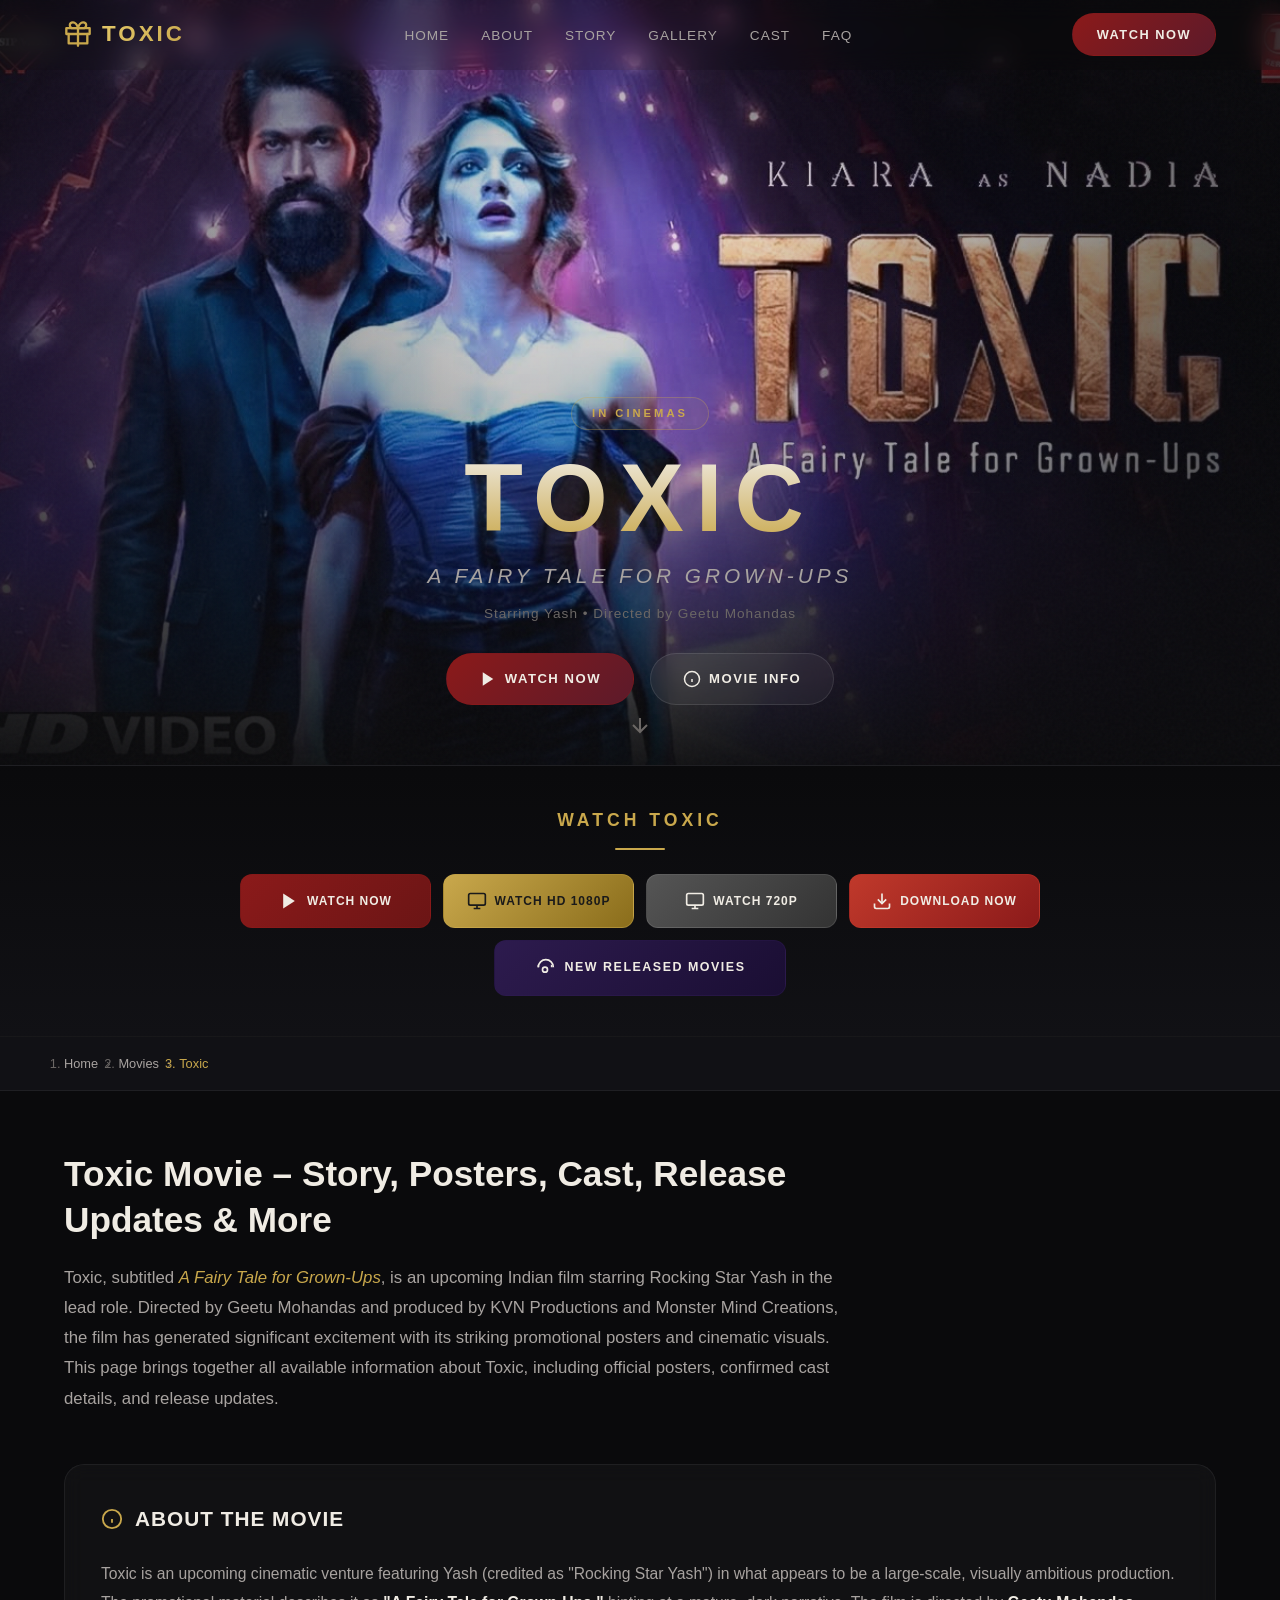
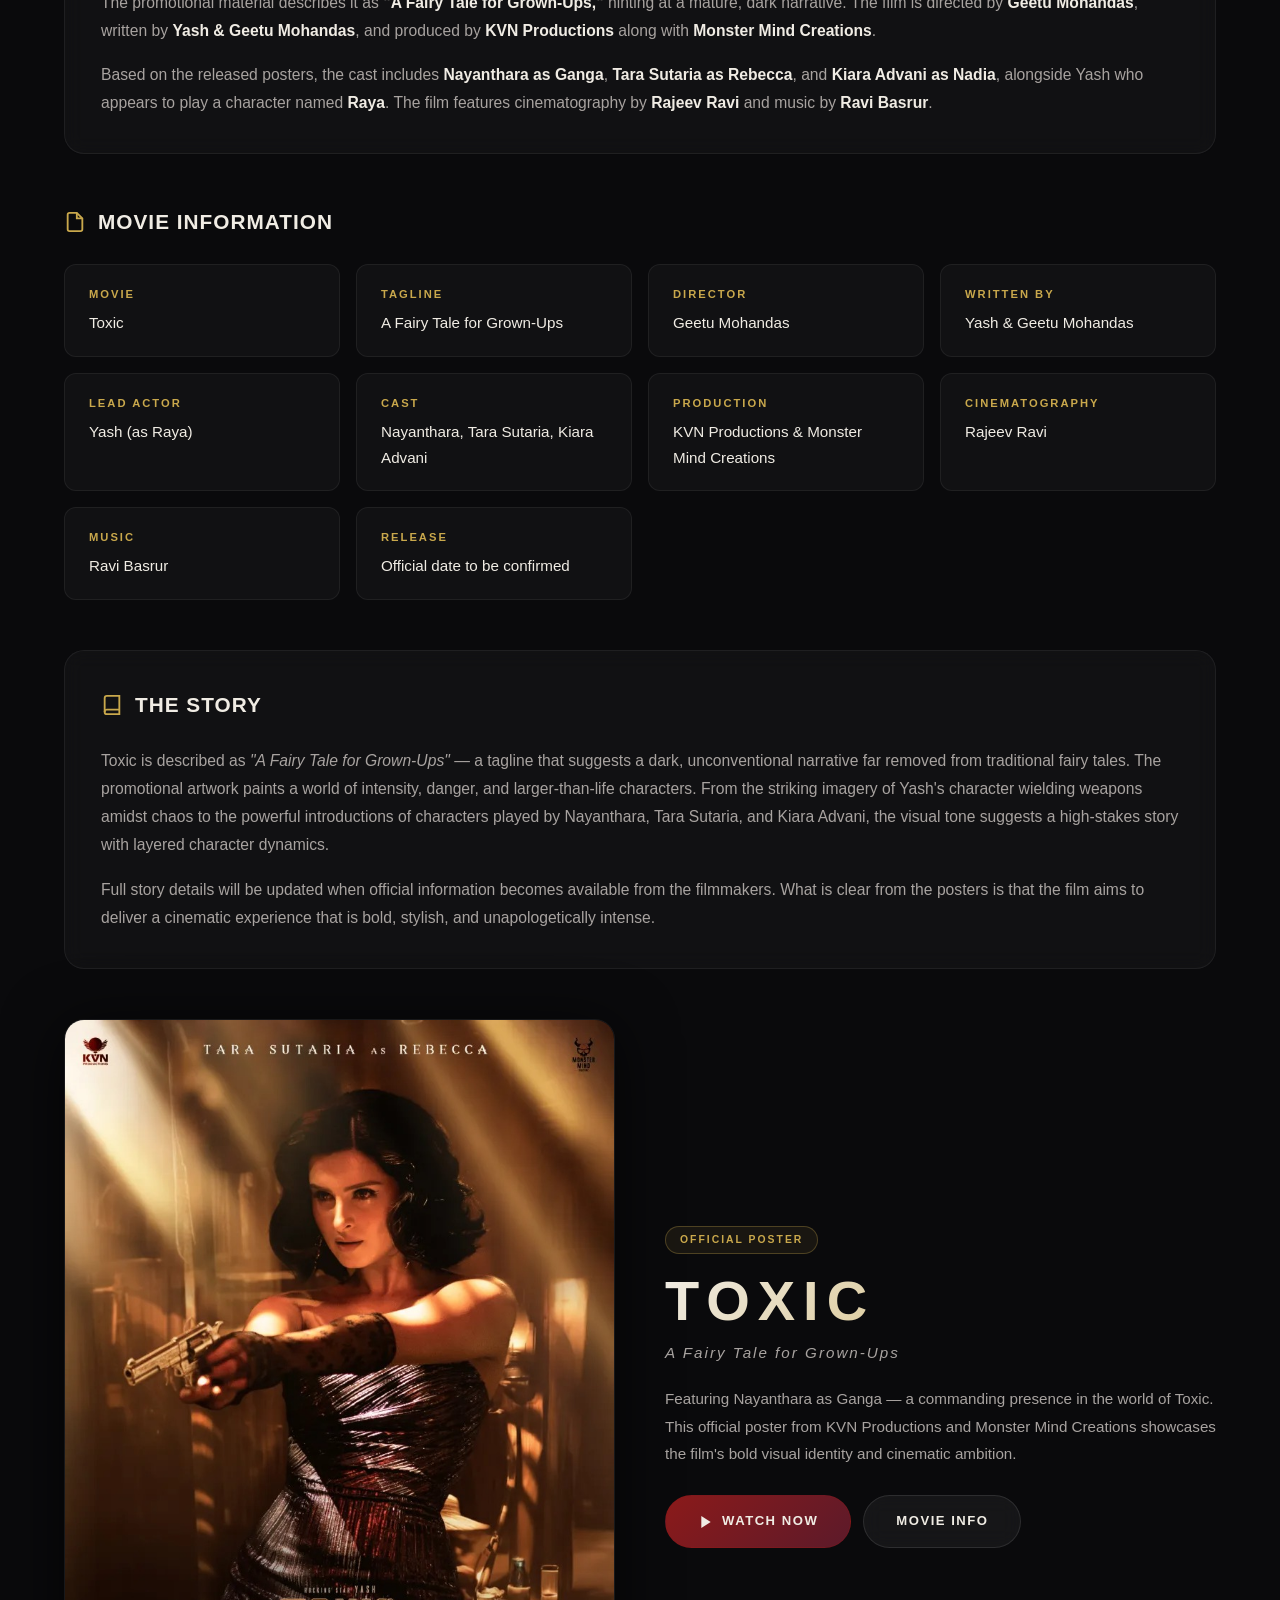
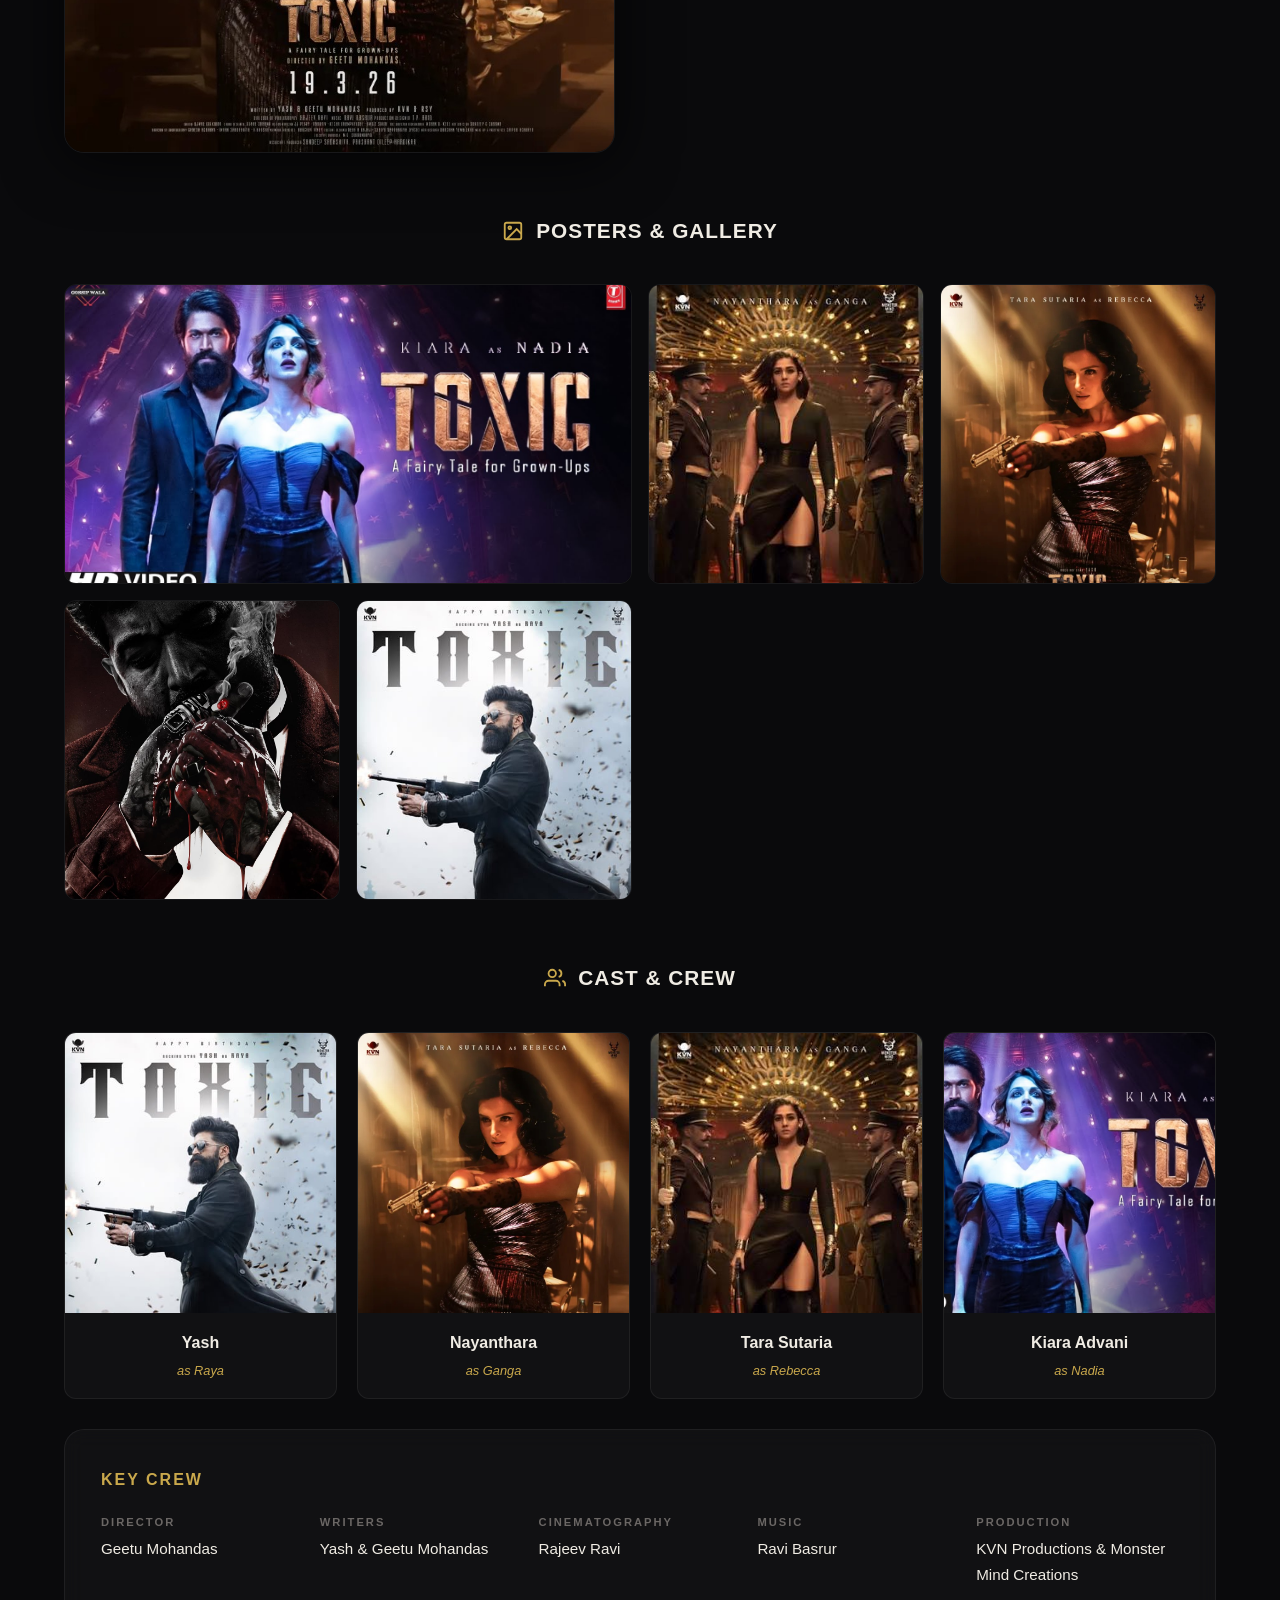
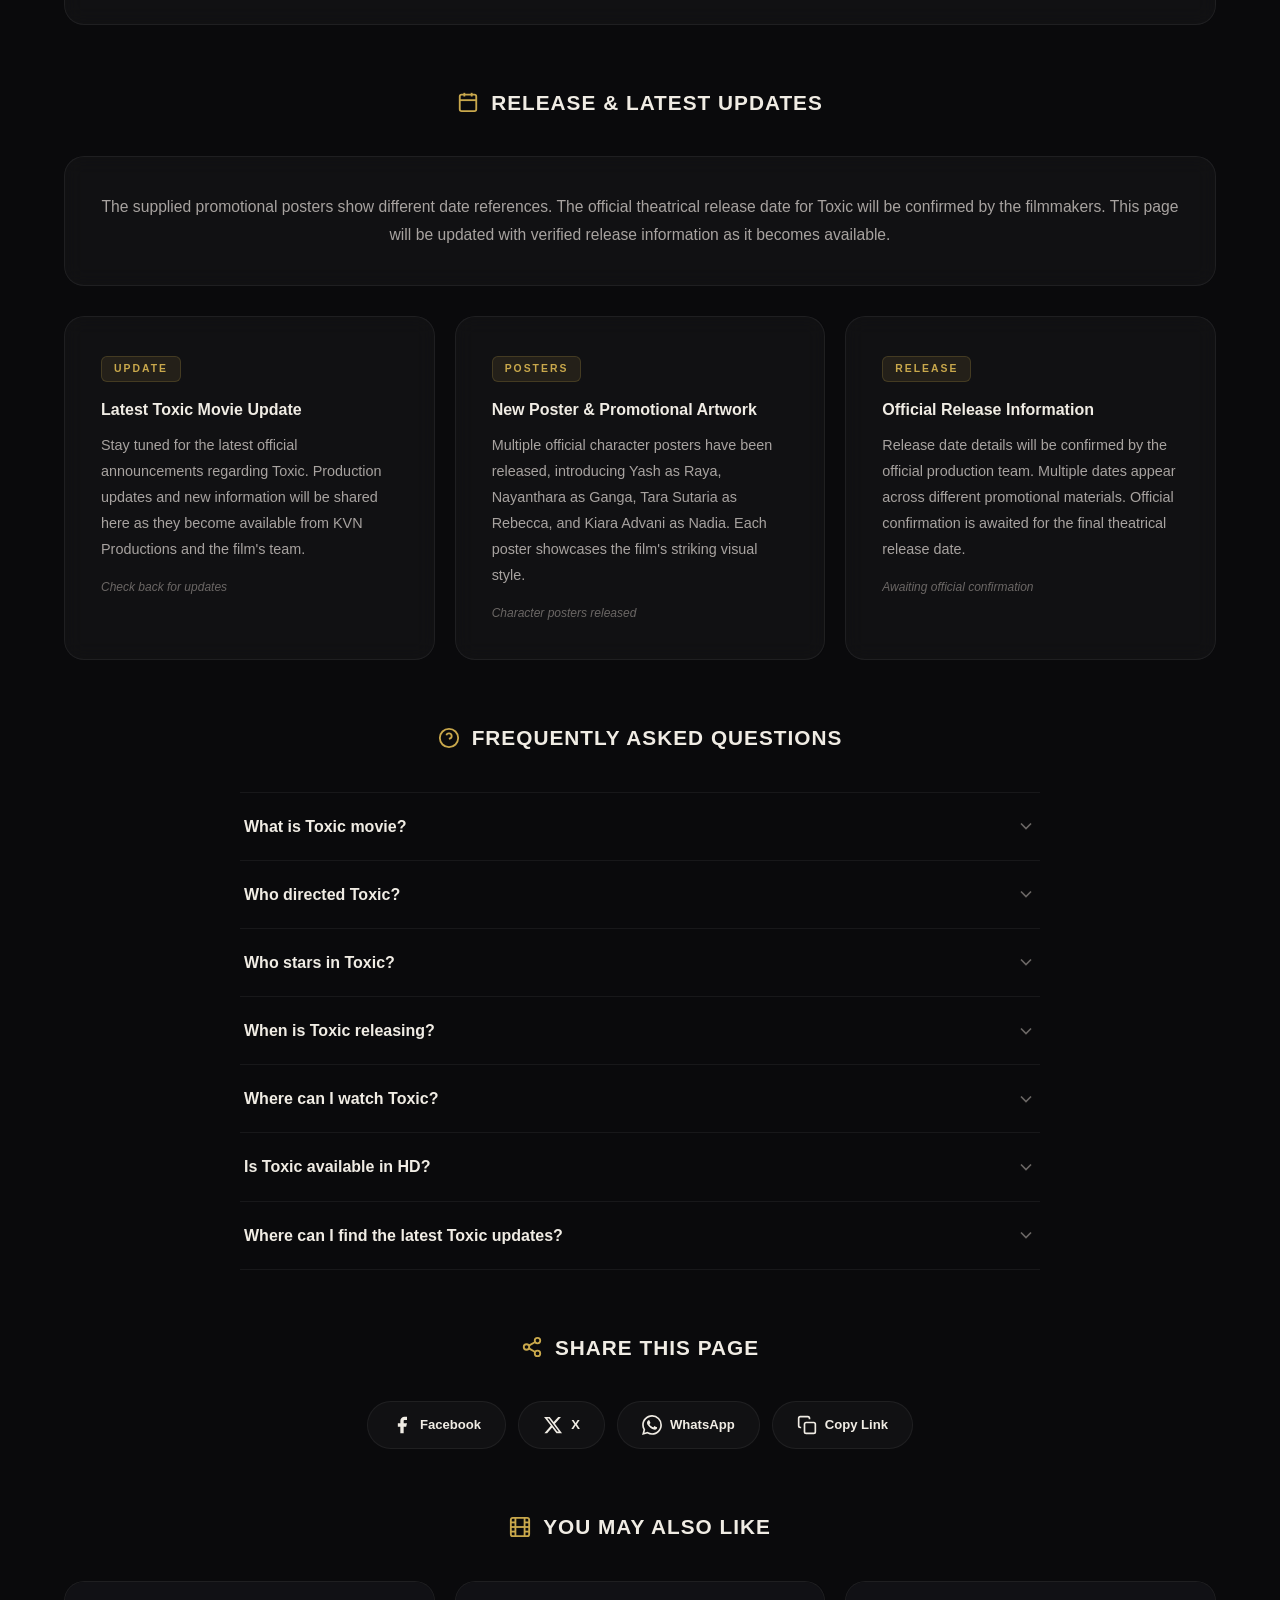
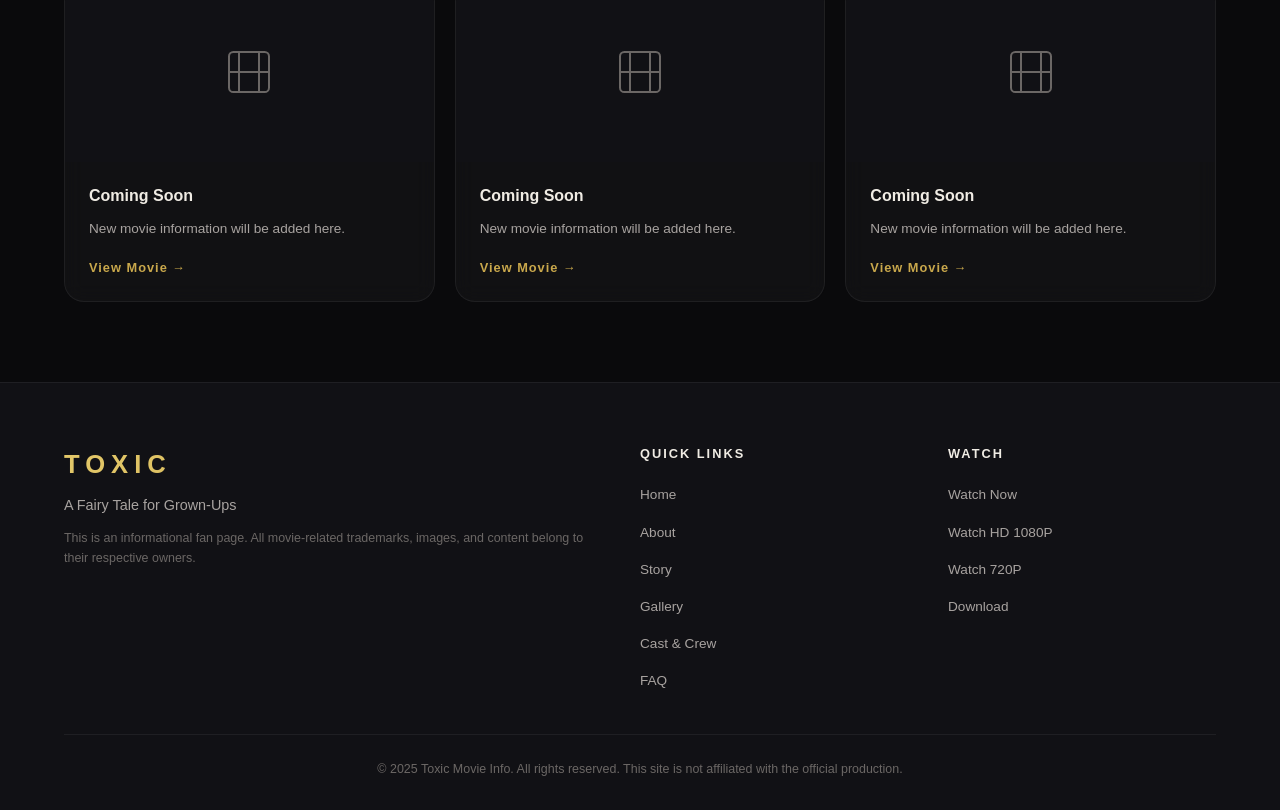
==== commit 013e1a3b: "Update index.html" ====
--- a/index.html
+++ b/index.html
@@ -6,13 +6,13 @@
     <title>Toxic Movie – Story, Cast, Posters, Release Updates & More</title>
     <meta name="description" content="Toxic – A Fairy Tale for Grown-Ups. Starring Yash, directed by Geetu Mohandas. Explore the official story, cast, HD posters, release updates and more.">
     <meta name="robots" content="index, follow, max-image-preview:large">
-    <link rel="canonical" href="https://USERNAME.github.io/REPOSITORY/">
+    <link rel="canonical" href="https://new-moviez.github.io/toxic/">
 
     <!-- Open Graph -->
     <meta property="og:title" content="Toxic Movie – Story, Cast, Posters, Release Updates & More">
     <meta property="og:description" content="Toxic – A Fairy Tale for Grown-Ups. Starring Yash, directed by Geetu Mohandas. Explore official posters, cast info, and release updates.">
-    <meta property="og:image" content="https://USERNAME.github.io/REPOSITORY/assets/toxic-hero.jpg">
-    <meta property="og:url" content="https://USERNAME.github.io/REPOSITORY/">
+    <meta property="og:image" content="https://new-moviez.github.io/toxic/assets/toxic-hero.jpg">
+    <meta property="og:url" content="https://new-moviez.github.io/toxic/">
     <meta property="og:type" content="article">
     <meta property="og:site_name" content="Toxic Movie">
 
@@ -20,7 +20,7 @@
     <meta name="twitter:card" content="summary_large_image">
     <meta name="twitter:title" content="Toxic Movie – Story, Cast, Posters, Release Updates & More">
     <meta name="twitter:description" content="Toxic – A Fairy Tale for Grown-Ups. Starring Yash, directed by Geetu Mohandas. Official posters, cast, and release updates.">
-    <meta name="twitter:image" content="https://USERNAME.github.io/REPOSITORY/assets/toxic-hero.jpg">
+    <meta name="twitter:image" content="https://new-moviez.github.io/toxic/assets/toxic-hero.jpg">
 
     <link rel="stylesheet" href="style.css">
     <link rel="icon" type="image/svg+xml" href="data:image/svg+xml,<svg xmlns='http://www.w3.org/2000/svg' viewBox='0 0 100 100'><text y='.9em' font-size='90'>🎬</text></svg>">
@@ -31,7 +31,7 @@
         "@context": "https://schema.org",
         "@type": "WebSite",
         "name": "Toxic Movie",
-        "url": "https://USERNAME.github.io/REPOSITORY/",
+        "url": "https://new-moviez.github.io/toxic/",
         "description": "Toxic – A Fairy Tale for Grown-Ups. Official movie information, posters, cast and release updates."
     }
     </script>
@@ -43,10 +43,10 @@
         "@type": "Article",
         "headline": "Toxic Movie – Story, Cast, Posters, Release Updates & More",
         "description": "Explore everything about Toxic – A Fairy Tale for Grown-Ups. Starring Yash, directed by Geetu Mohandas.",
-        "image": "https://USERNAME.github.io/REPOSITORY/assets/toxic-hero.jpg",
+        "image": "https://new-moviez.github.io/toxic/assets/toxic-hero.jpg",
         "mainEntityOfPage": {
             "@type": "WebPage",
-            "@id": "https://USERNAME.github.io/REPOSITORY/"
+            "@id": "https://new-moviez.github.io/toxic/"
         }
     }
     </script>
@@ -61,19 +61,19 @@
                 "@type": "ListItem",
                 "position": 1,
                 "name": "Home",
-                "item": "https://USERNAME.github.io/REPOSITORY/"
+                "item": "https://new-moviez.github.io/toxic/"
             },
             {
                 "@type": "ListItem",
                 "position": 2,
                 "name": "Movies",
-                "item": "https://USERNAME.github.io/REPOSITORY/#movies"
+                "item": "https://new-moviez.github.io/toxic/#movies"
             },
             {
                 "@type": "ListItem",
                 "position": 3,
                 "name": "Toxic",
-                "item": "https://USERNAME.github.io/REPOSITORY/#about"
+                "item": "https://new-moviez.github.io/toxic/#about"
             }
         ]
     }
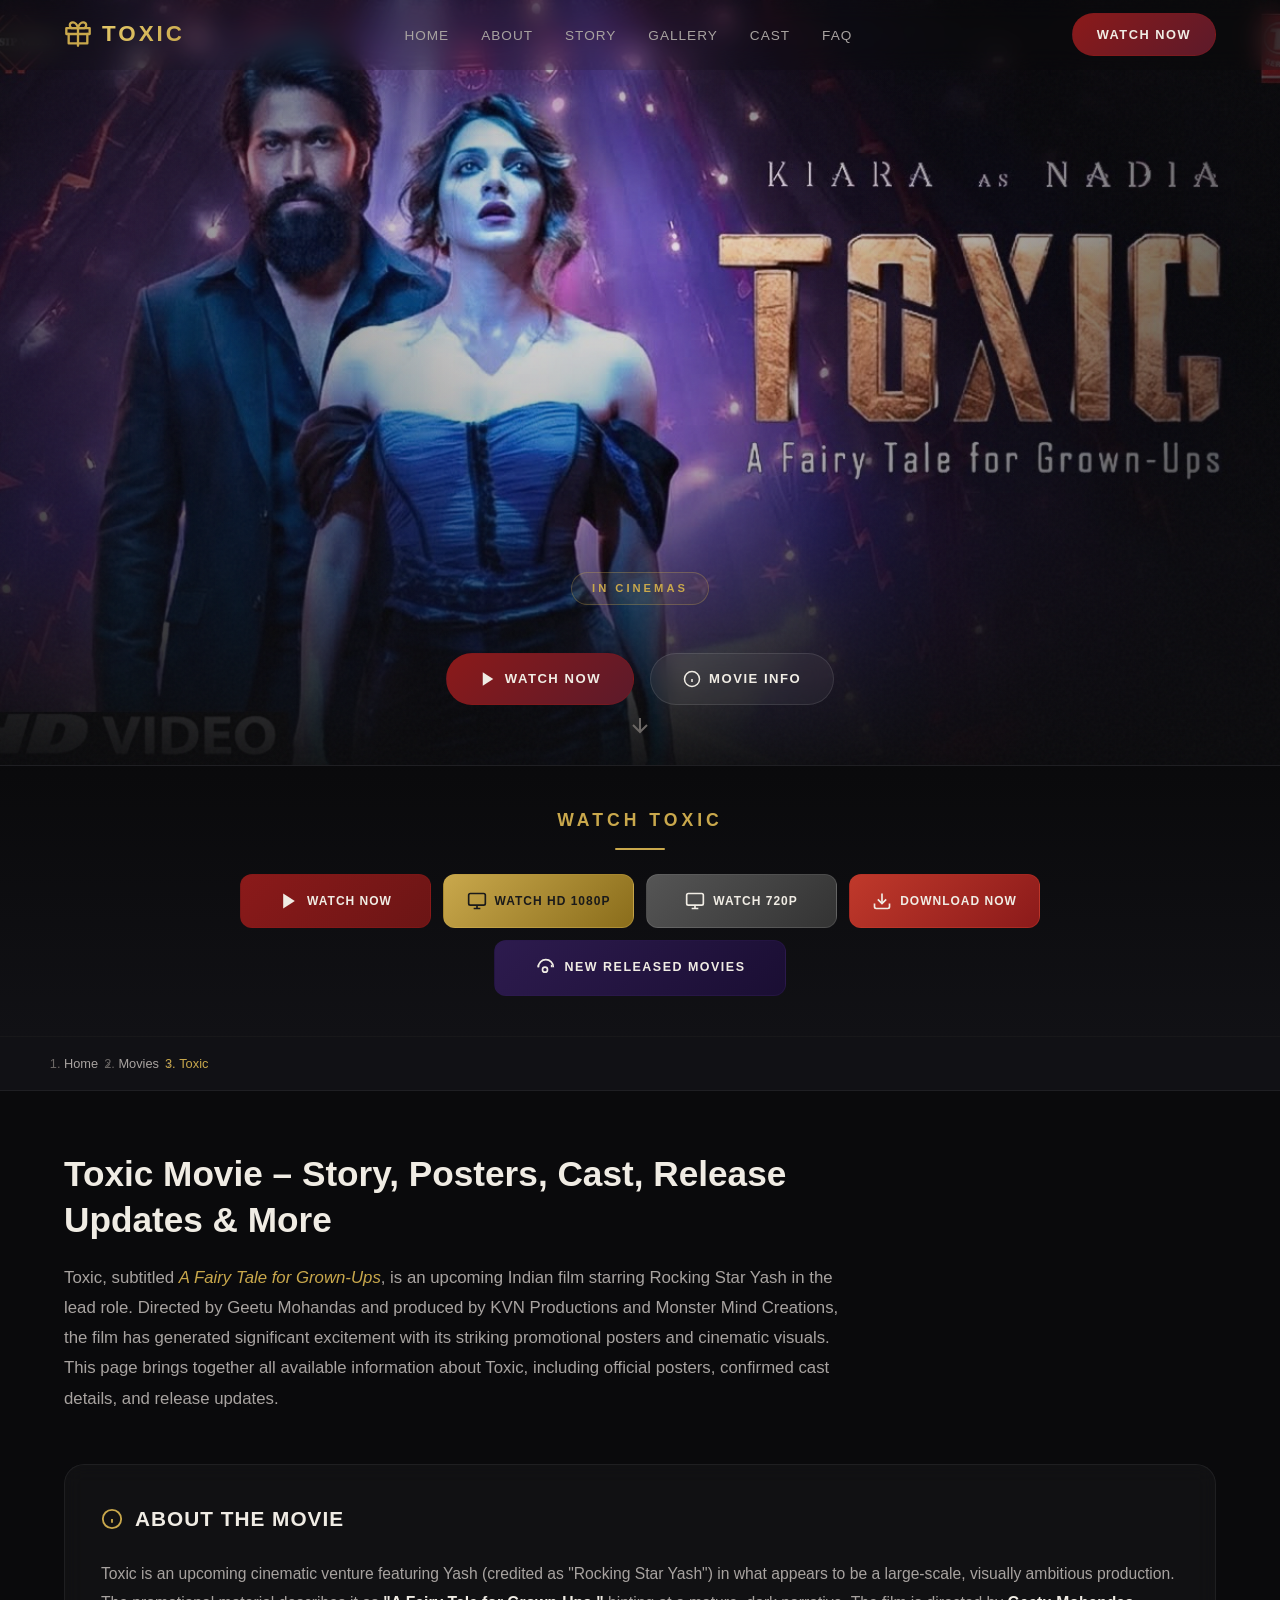
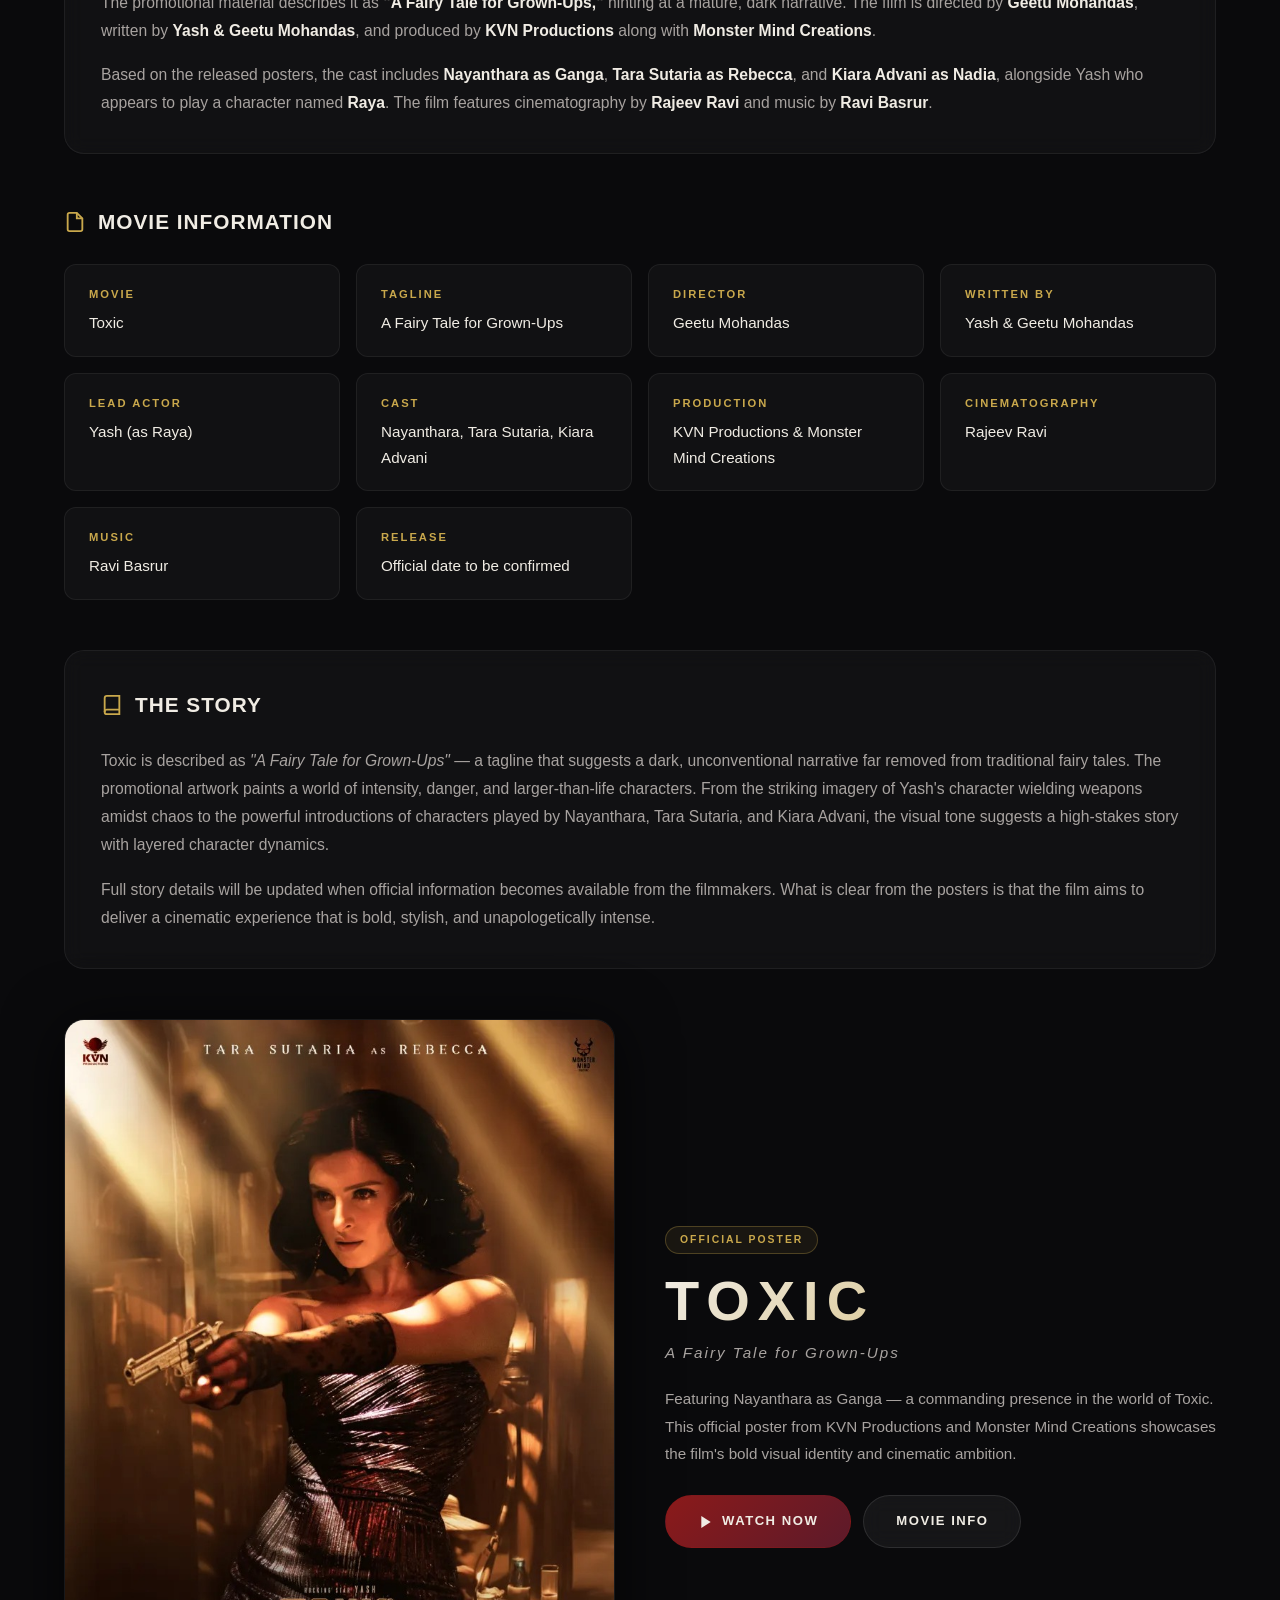
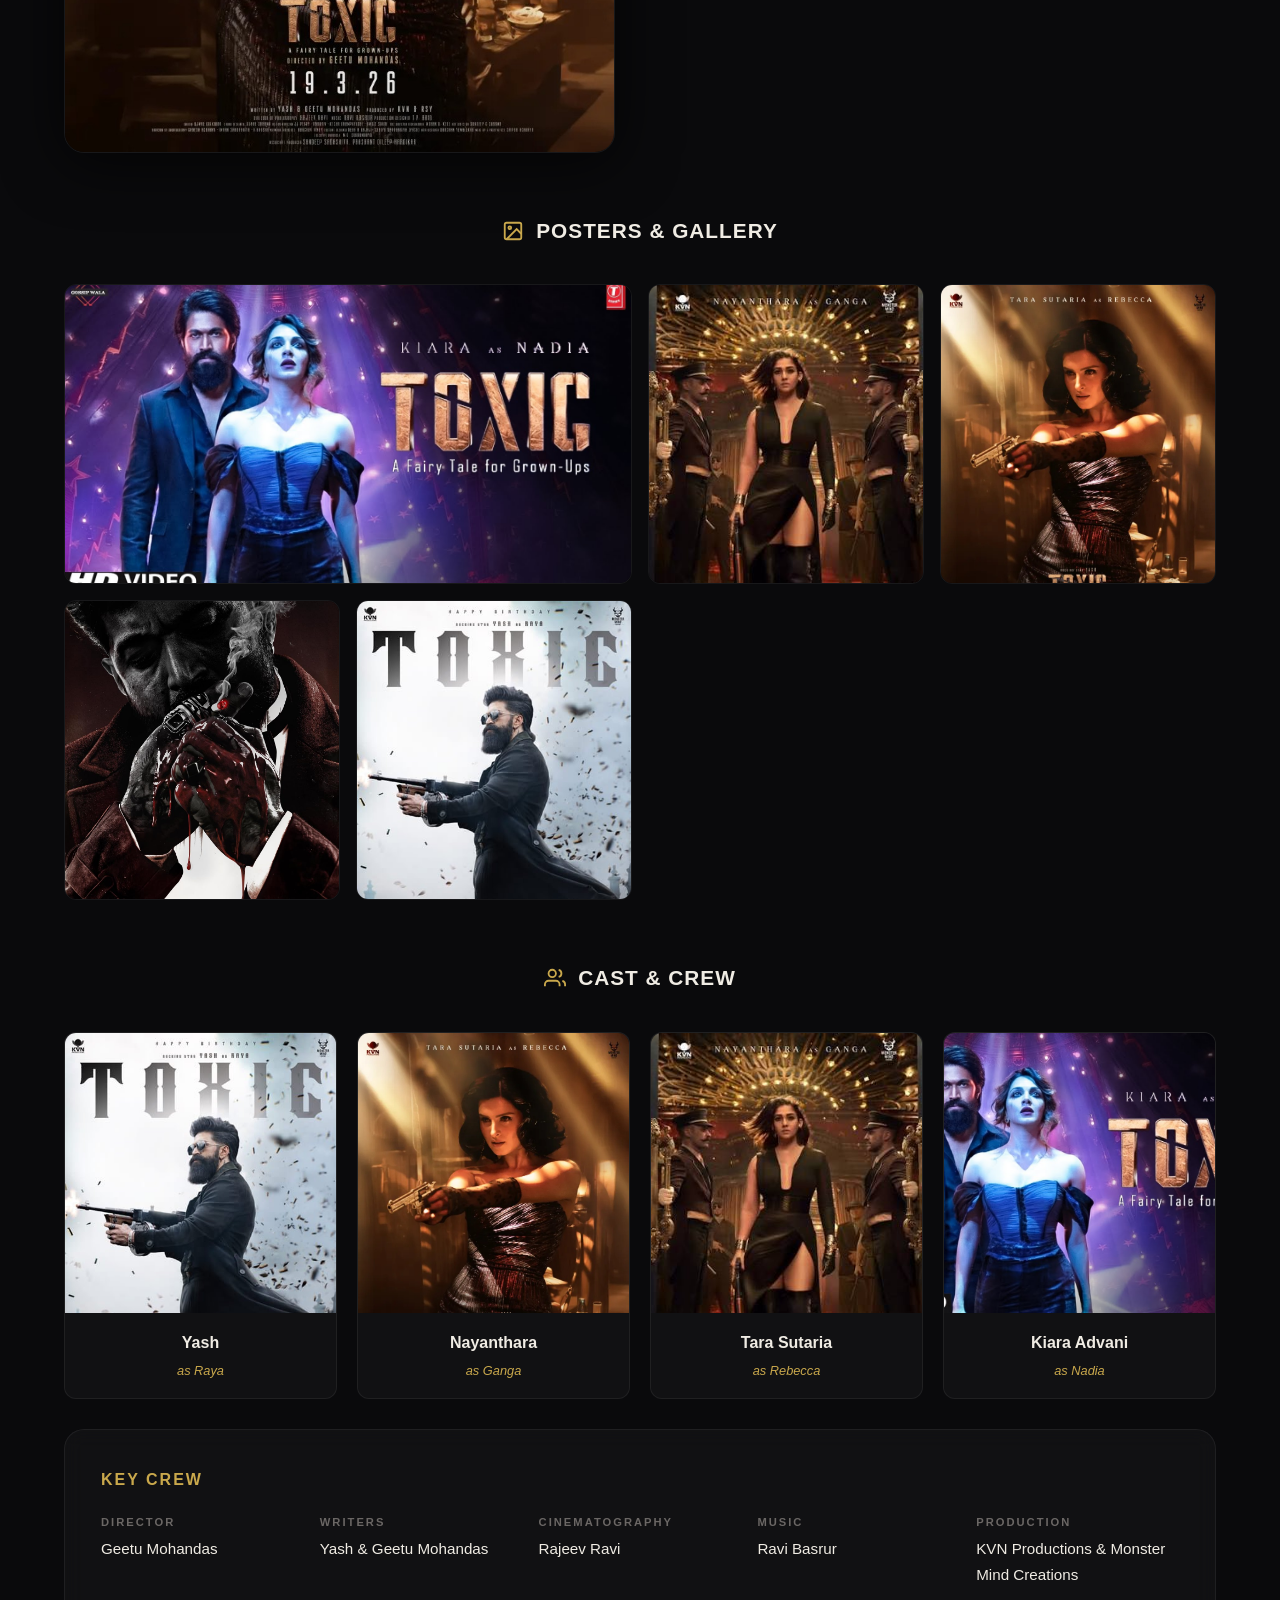
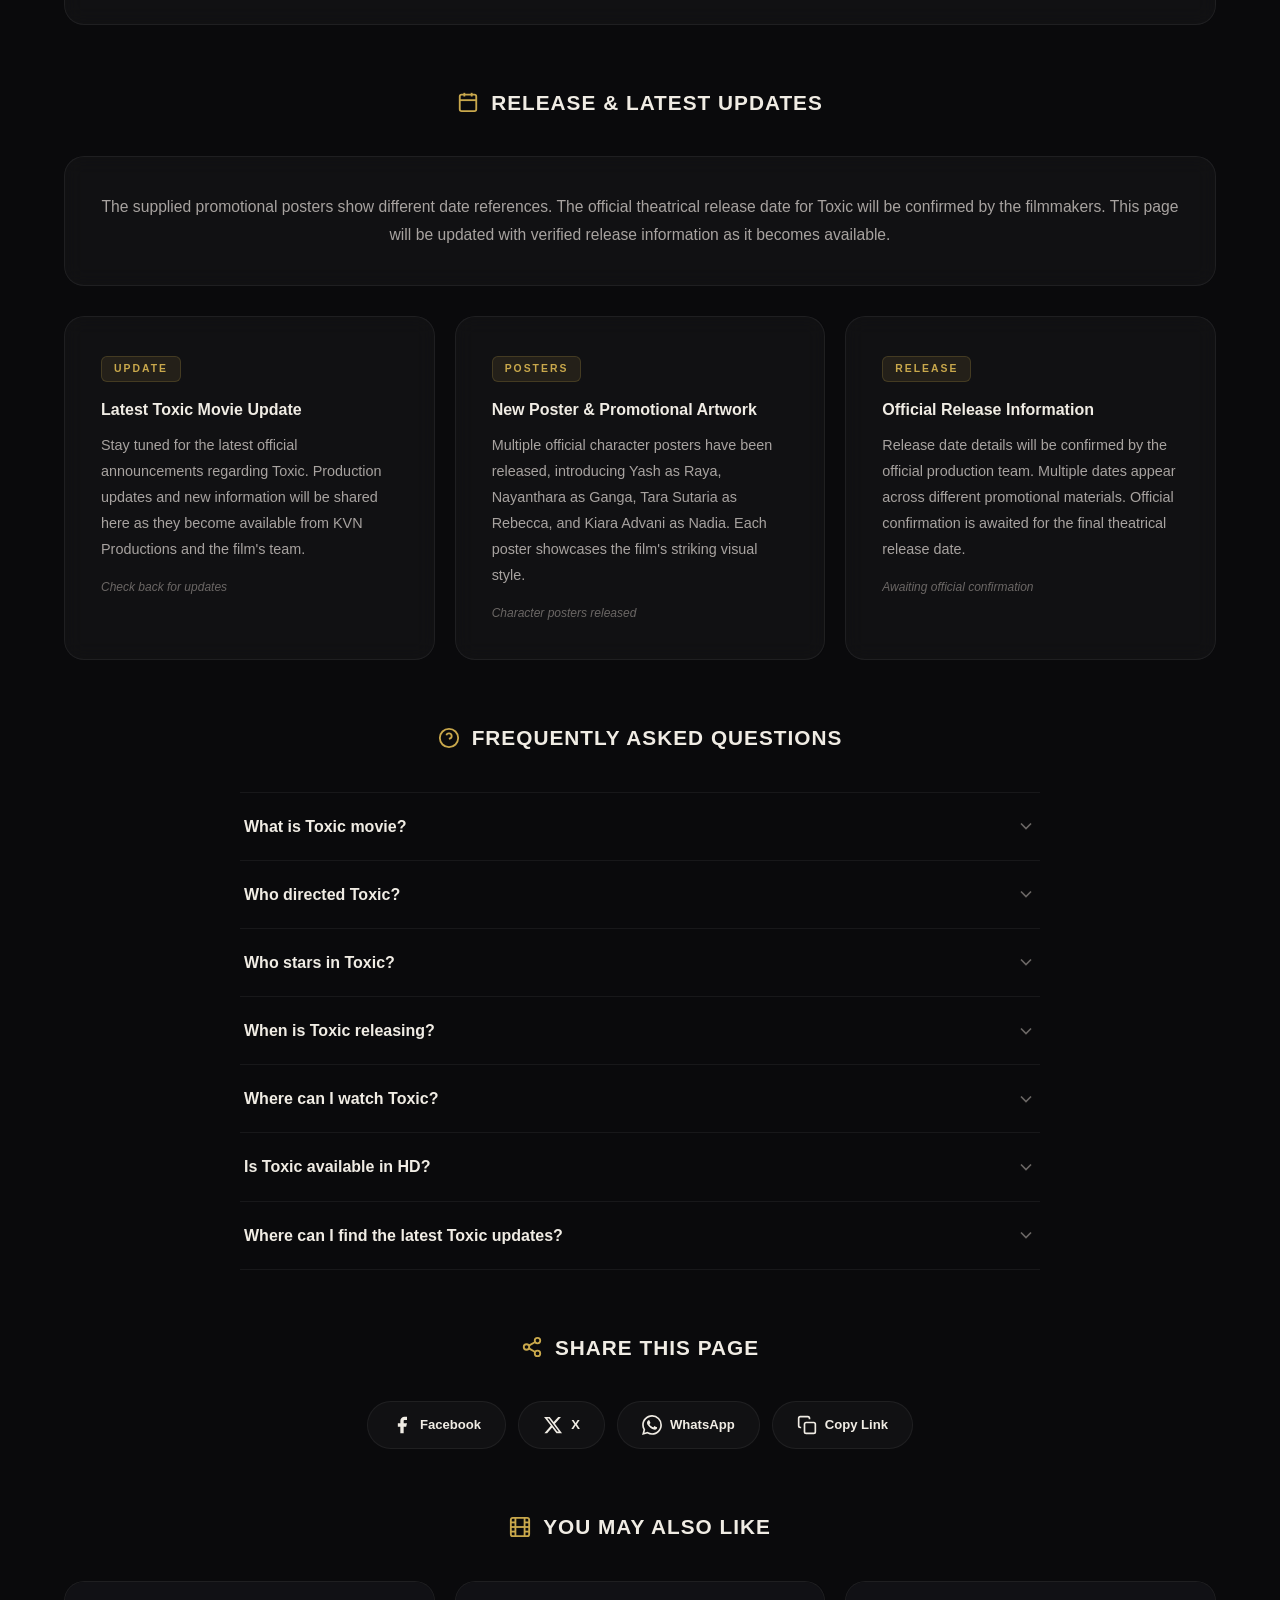
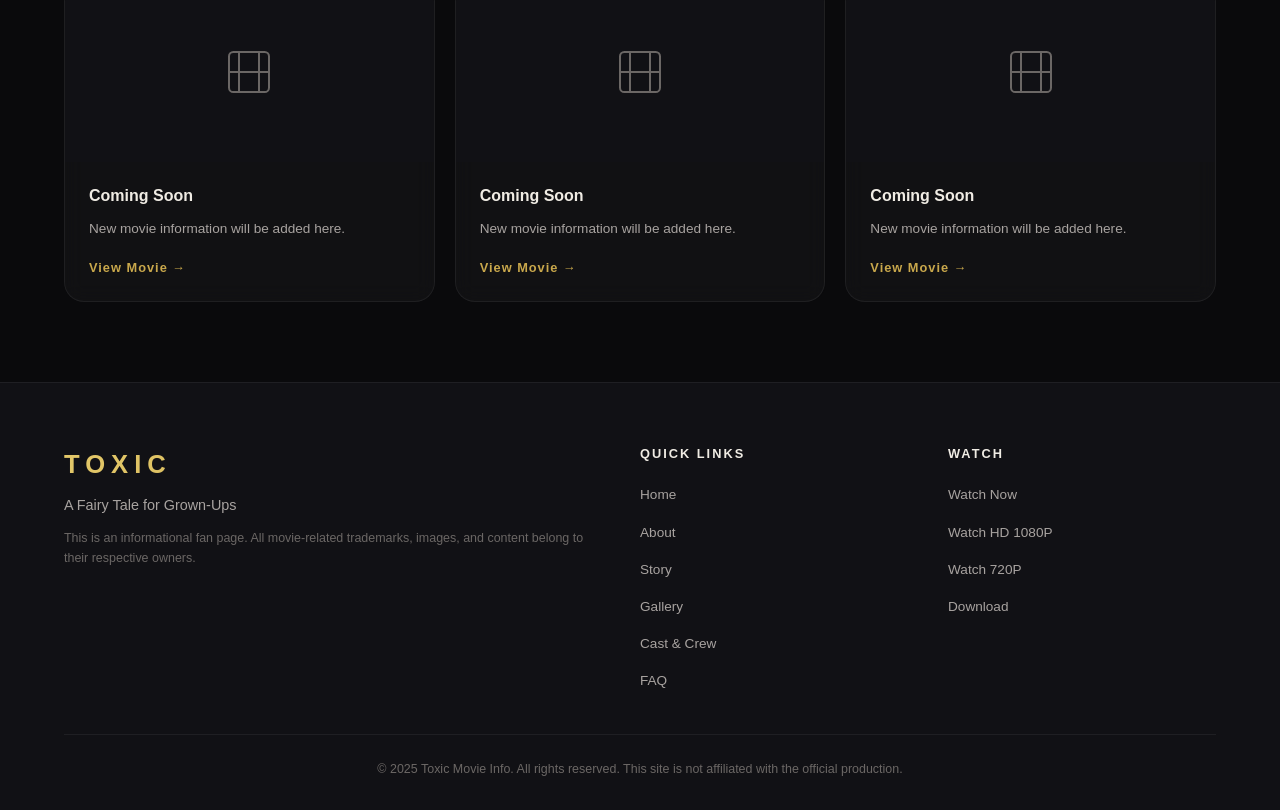
==== commit 2923fc76: "Update index.html" ====
--- a/index.html
+++ b/index.html
@@ -147,9 +147,9 @@
             <div class="hero-grain" aria-hidden="true"></div>
             <div class="hero-content">
                 <span class="hero-badge">In Cinemas</span>
-                <h2 class="hero-title">TOXIC</h2>
-                <p class="hero-tagline">A Fairy Tale for Grown-Ups</p>
-                <p class="hero-sub">Starring Yash &bull; Directed by Geetu Mohandas</p>
+                <h2 class="hero-title"></h2>
+                <p class="hero-tagline"></p>
+                <p class="hero-sub"></p>
                 <div class="hero-buttons">
                     <a href="#action-buttons" class="btn btn-primary btn-hero" data-link="watchNow">
                         <svg width="18" height="18" viewBox="0 0 24 24" fill="currentColor" aria-hidden="true"><polygon points="5 3 19 12 5 21 5 3"/></svg>
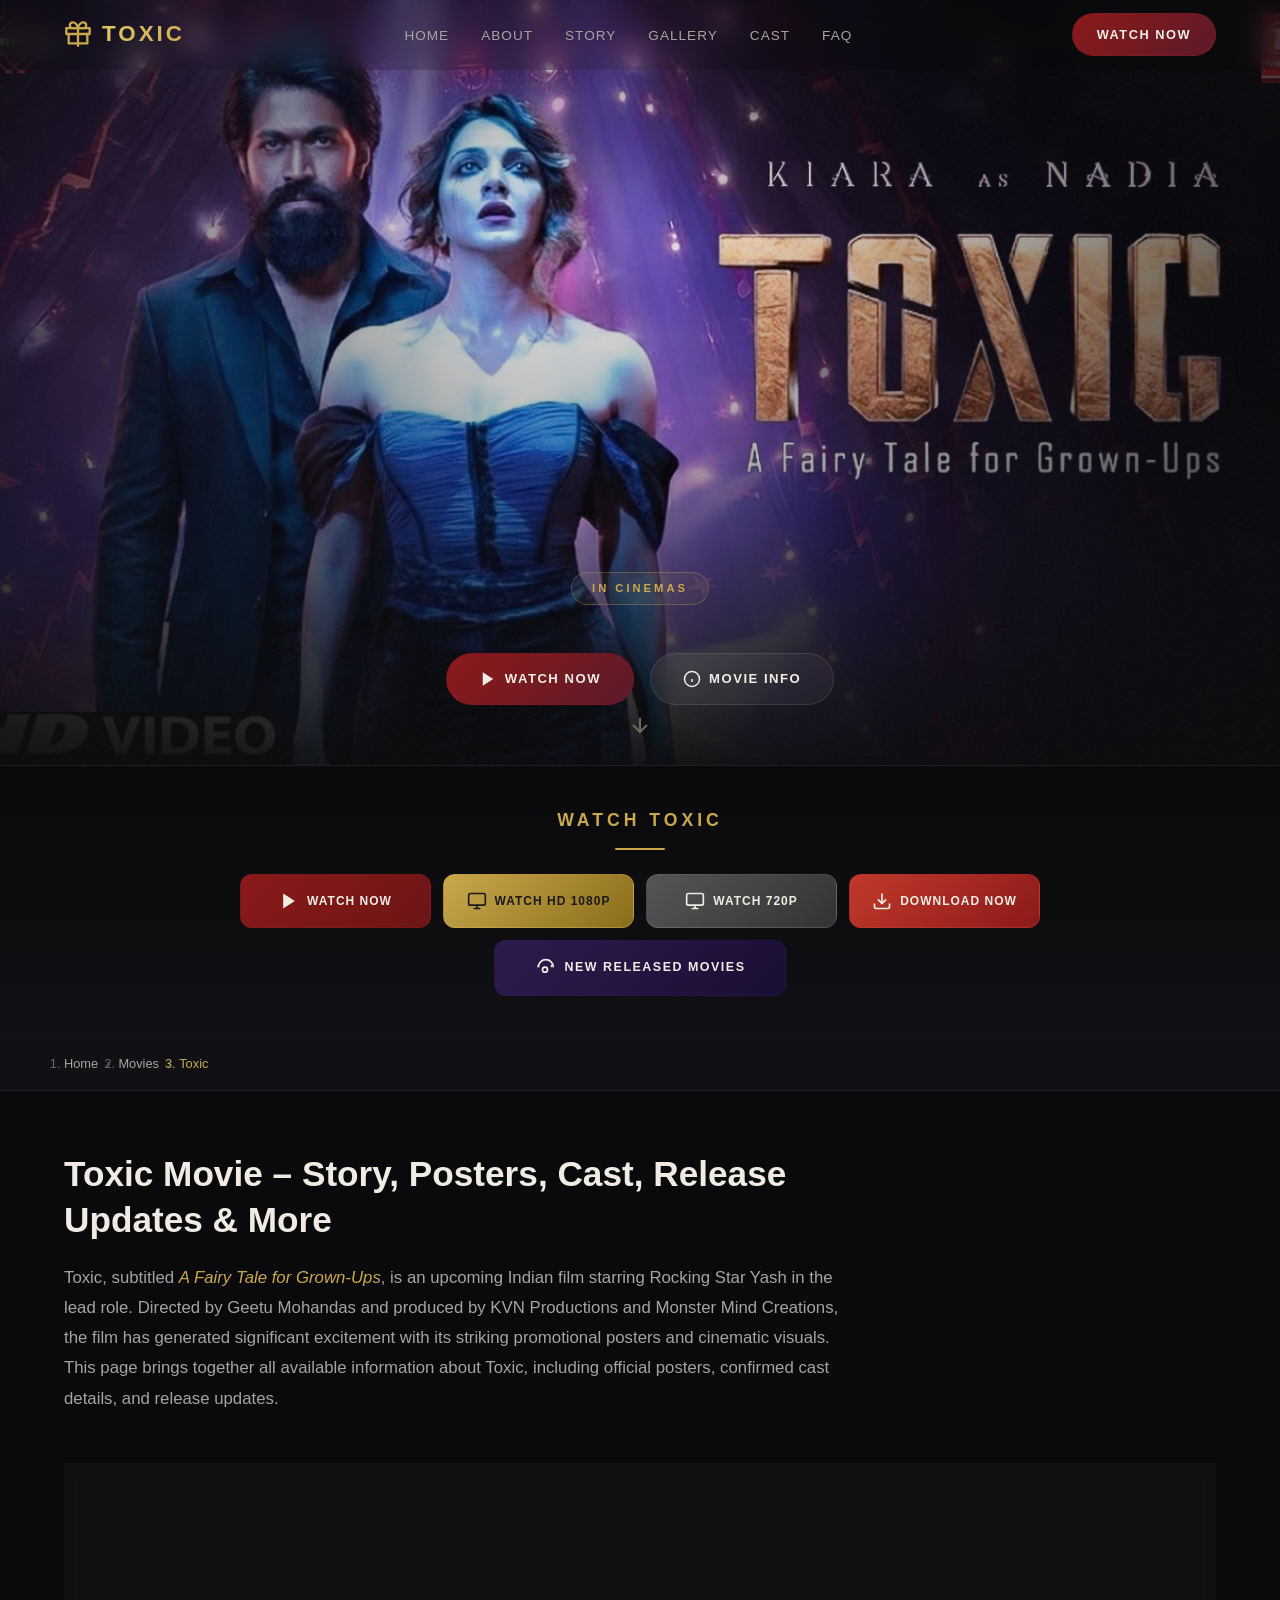
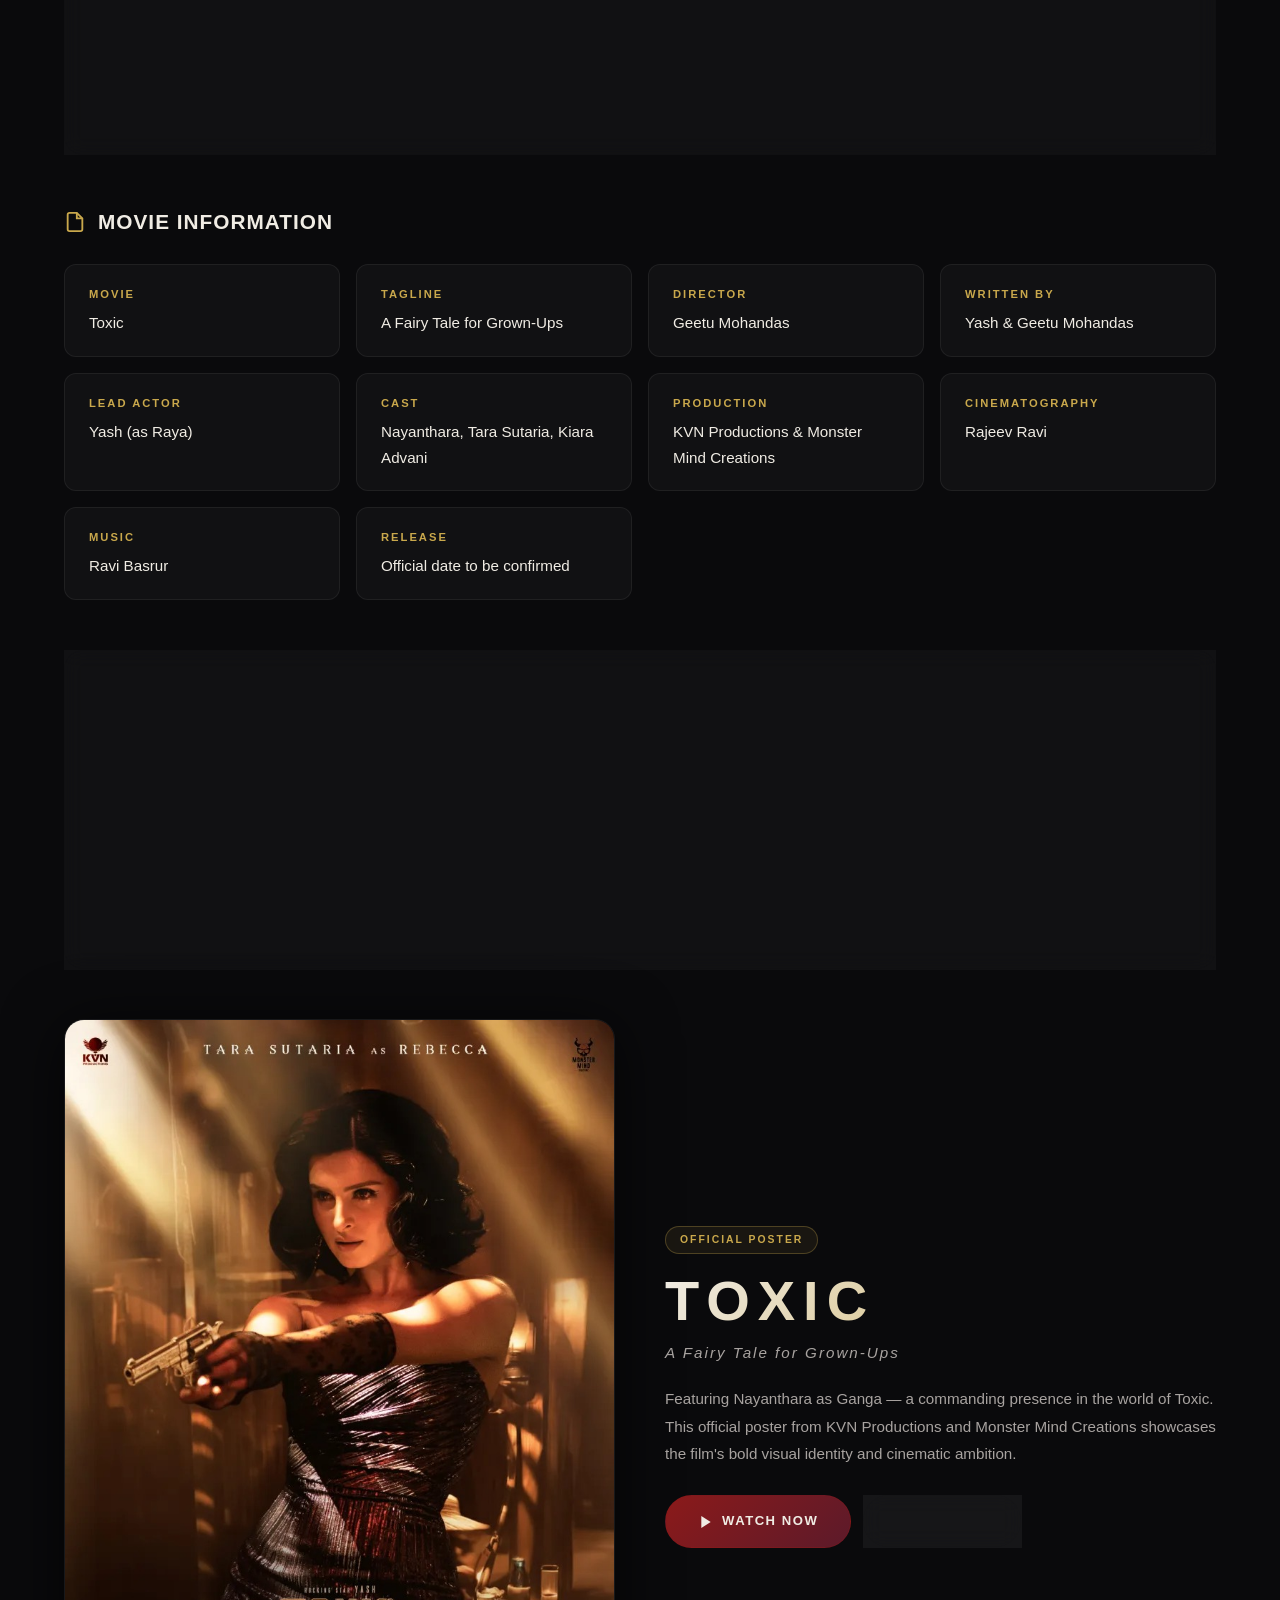
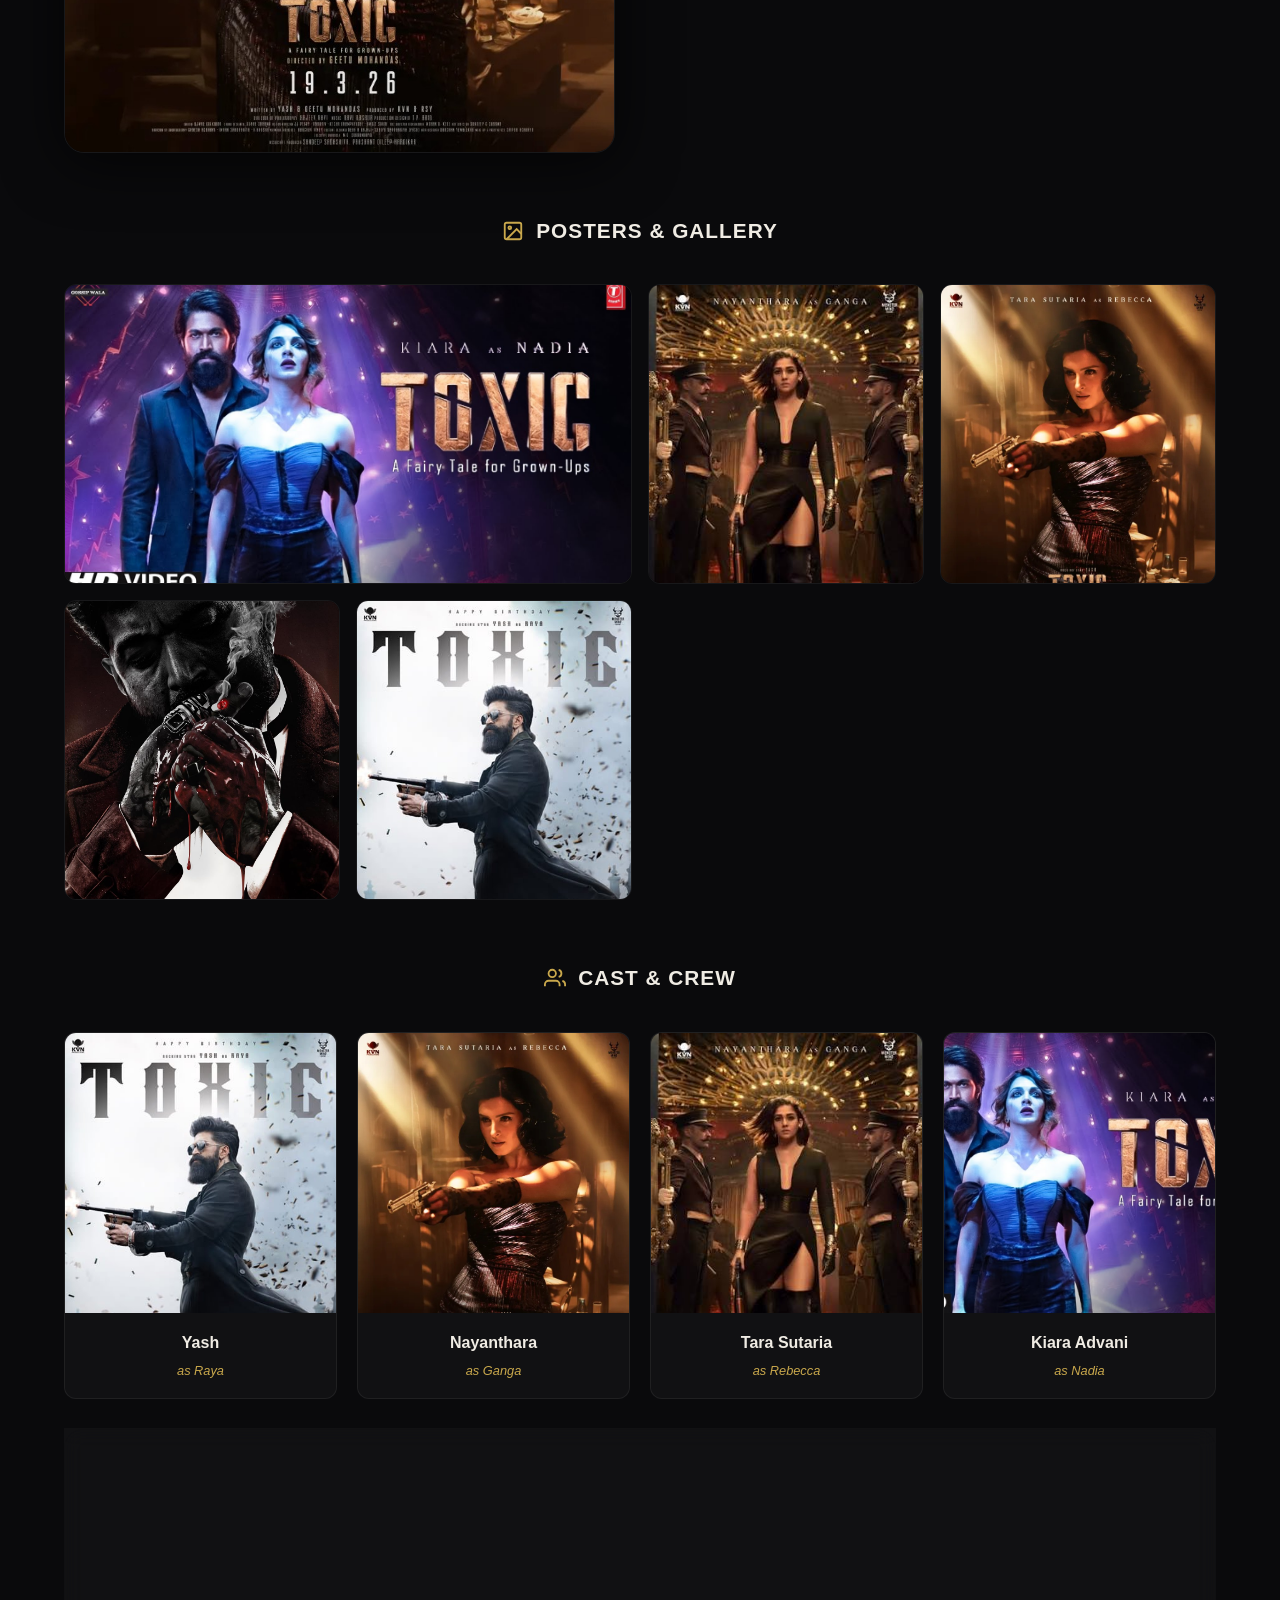
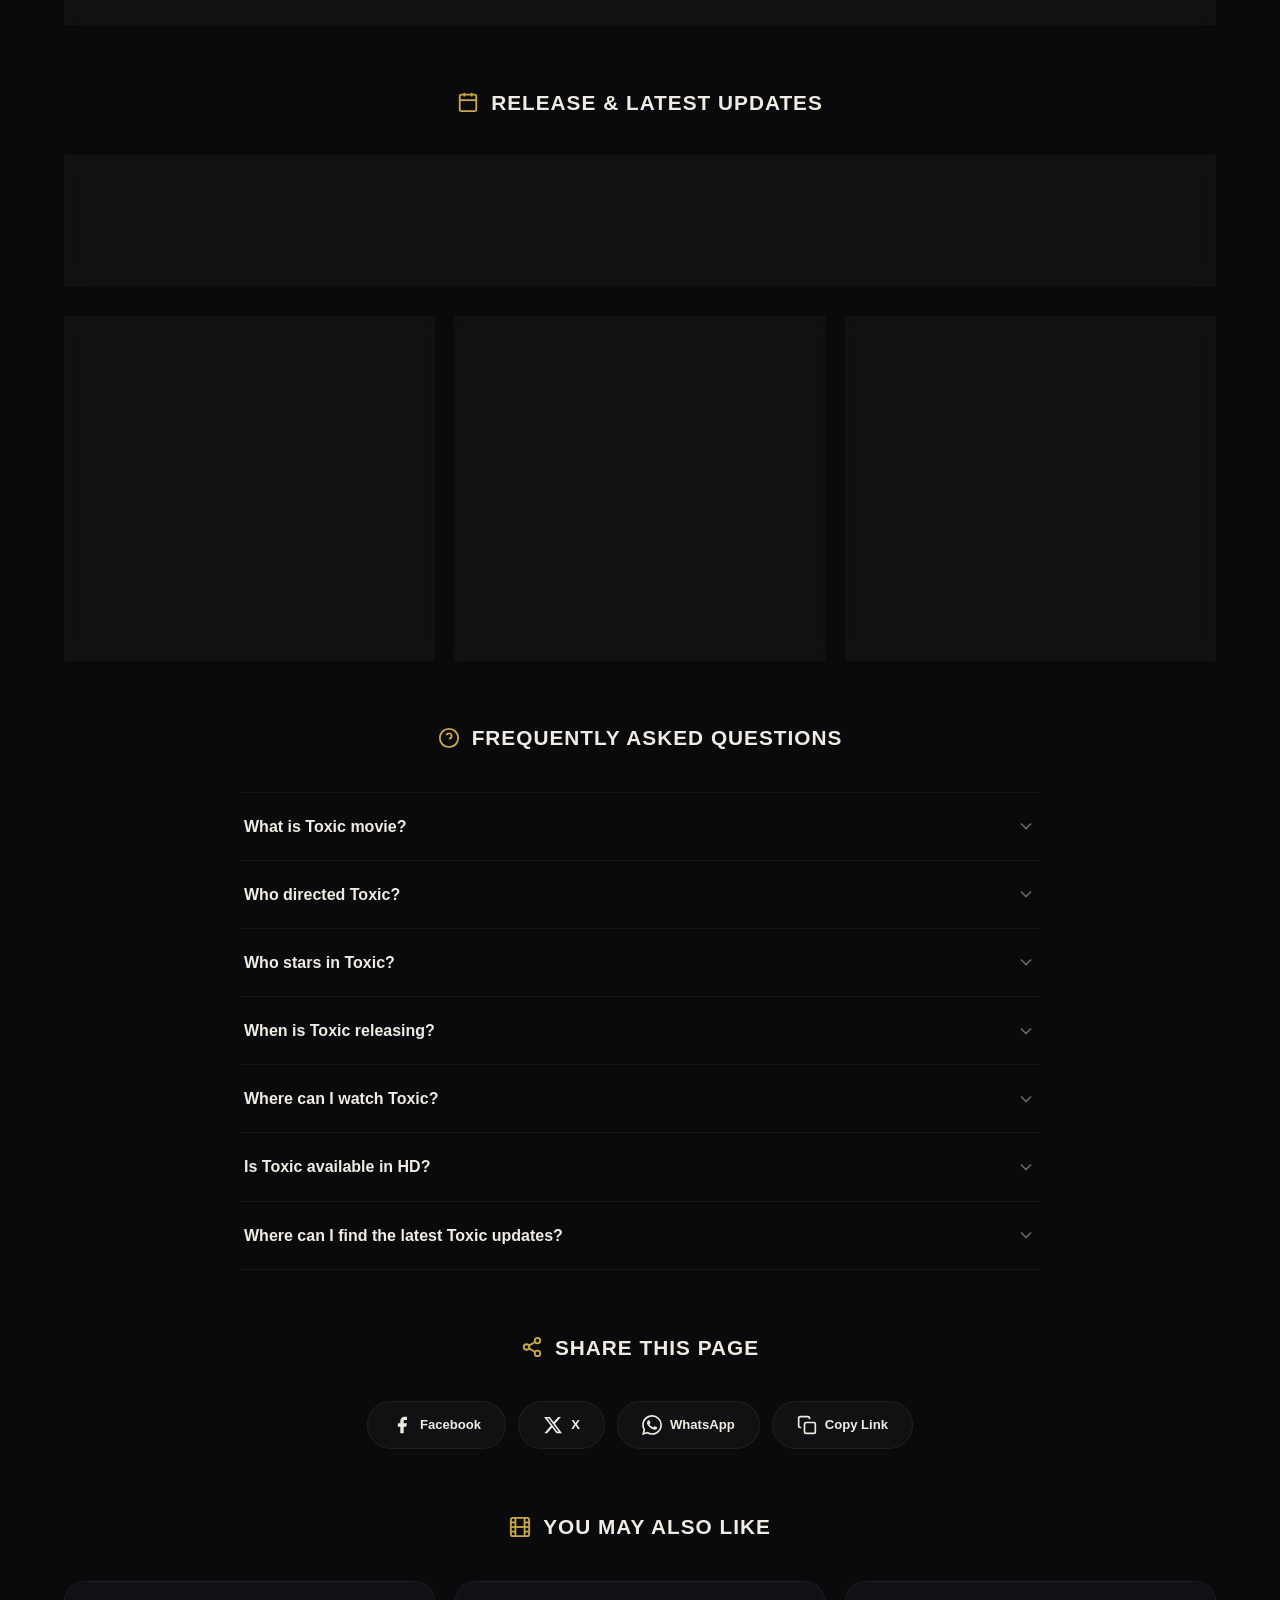
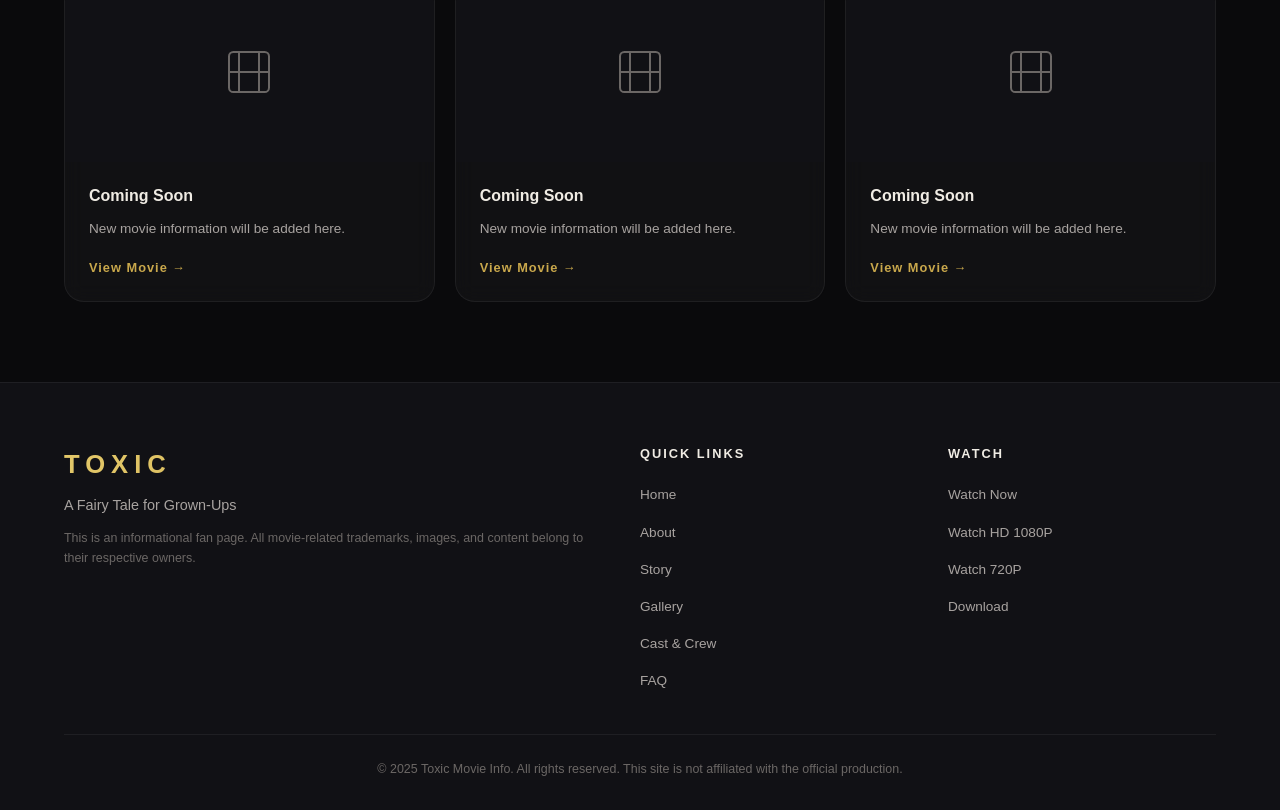
==== commit 51a5bd78: "Update index.html" ====
--- a/index.html
+++ b/index.html
@@ -1,6 +1,7 @@
 <!DOCTYPE html>
 <html lang="en">
 <head>
+    <meta name="google-site-verification" content="jqLkBw82rHQTR1FpTh4jNjK1V3EuFSgaZN9Oat4BXFw" />
     <meta charset="UTF-8">
     <meta name="viewport" content="width=device-width, initial-scale=1.0">
     <title>Toxic Movie – Story, Cast, Posters, Release Updates & More</title>
